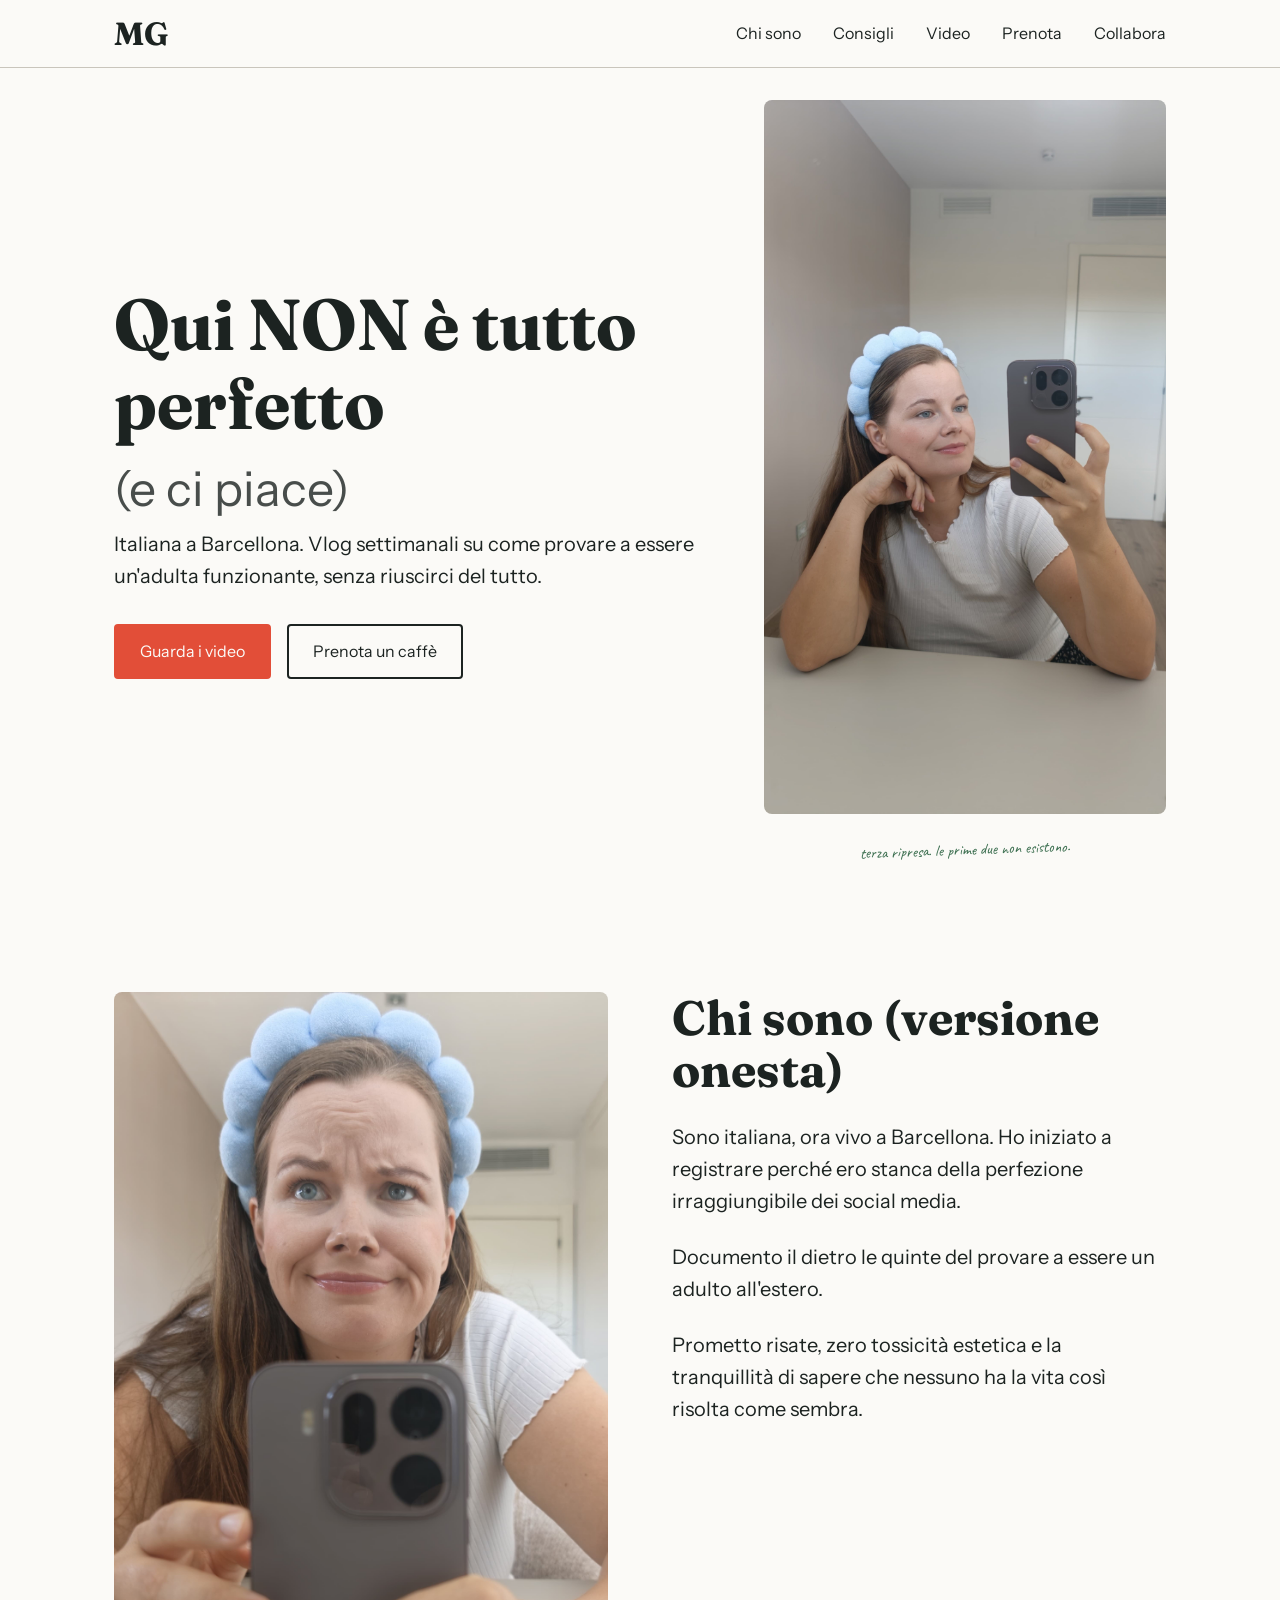
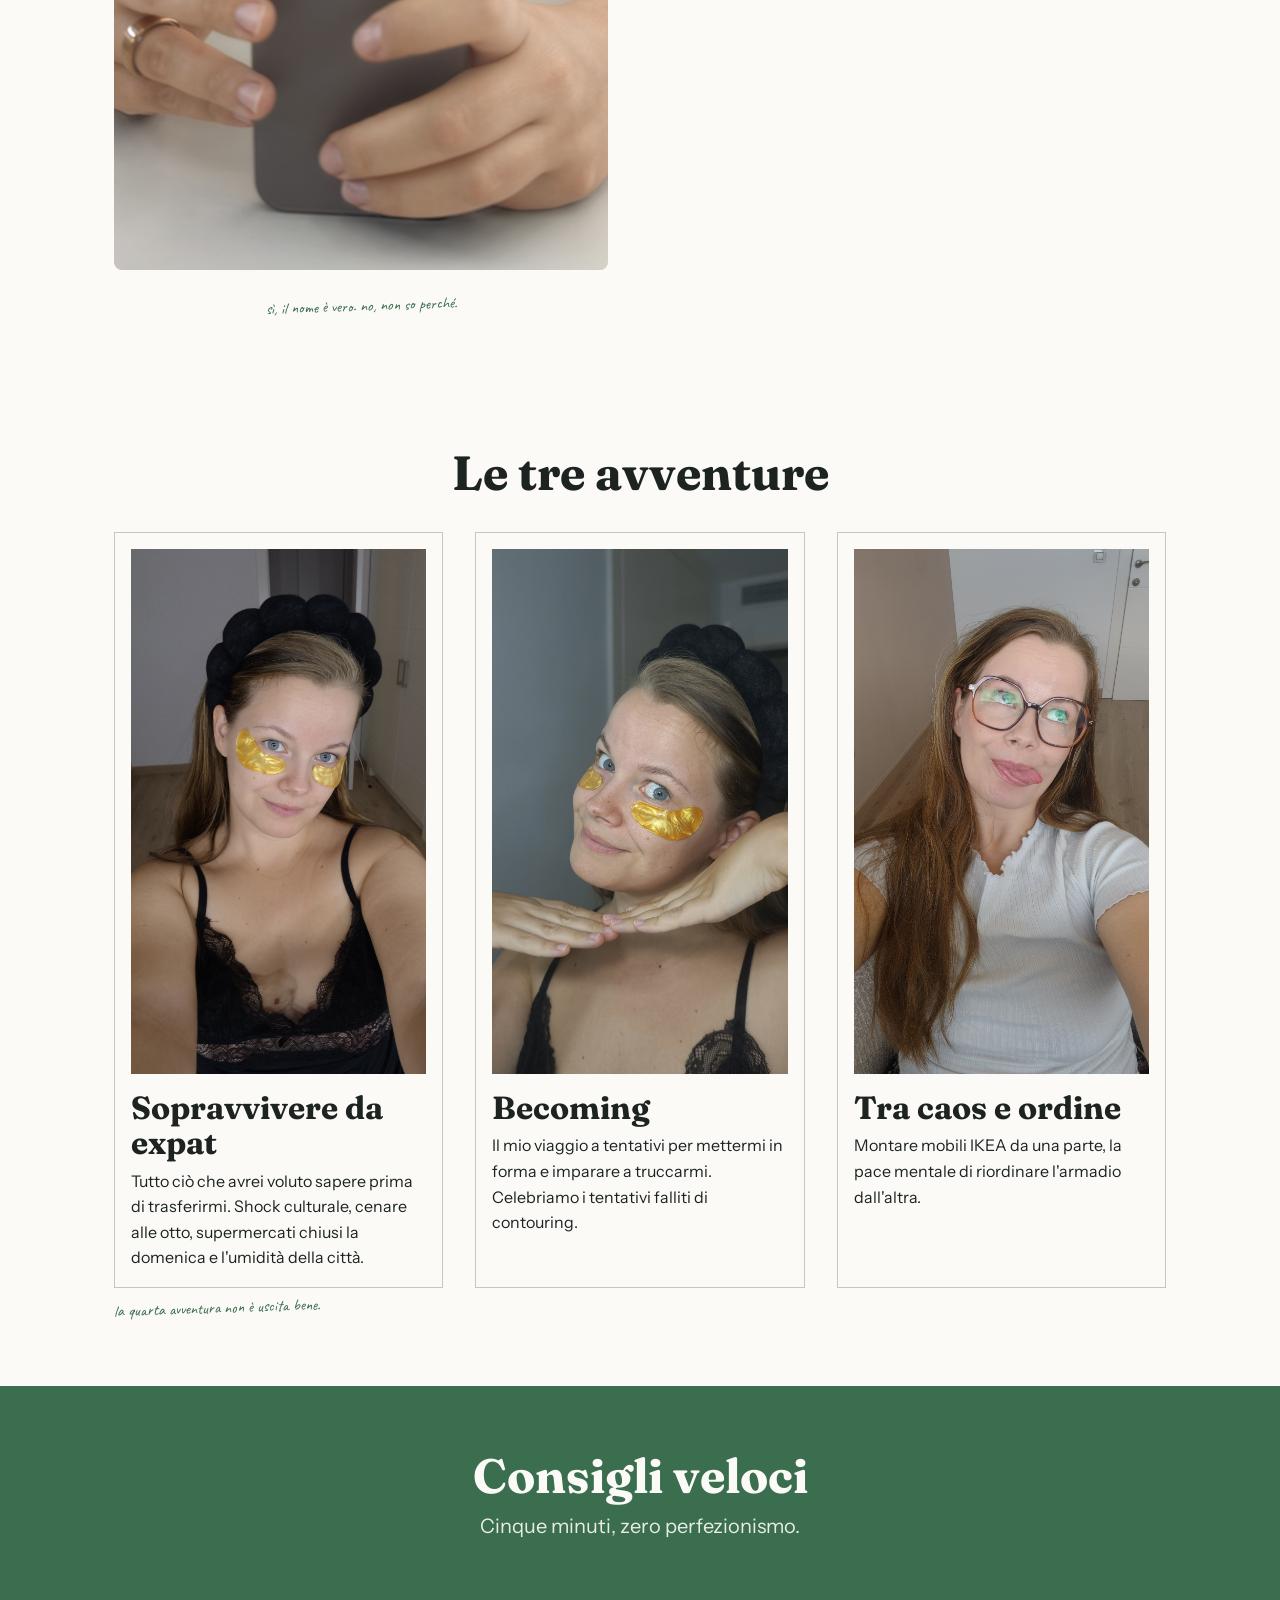
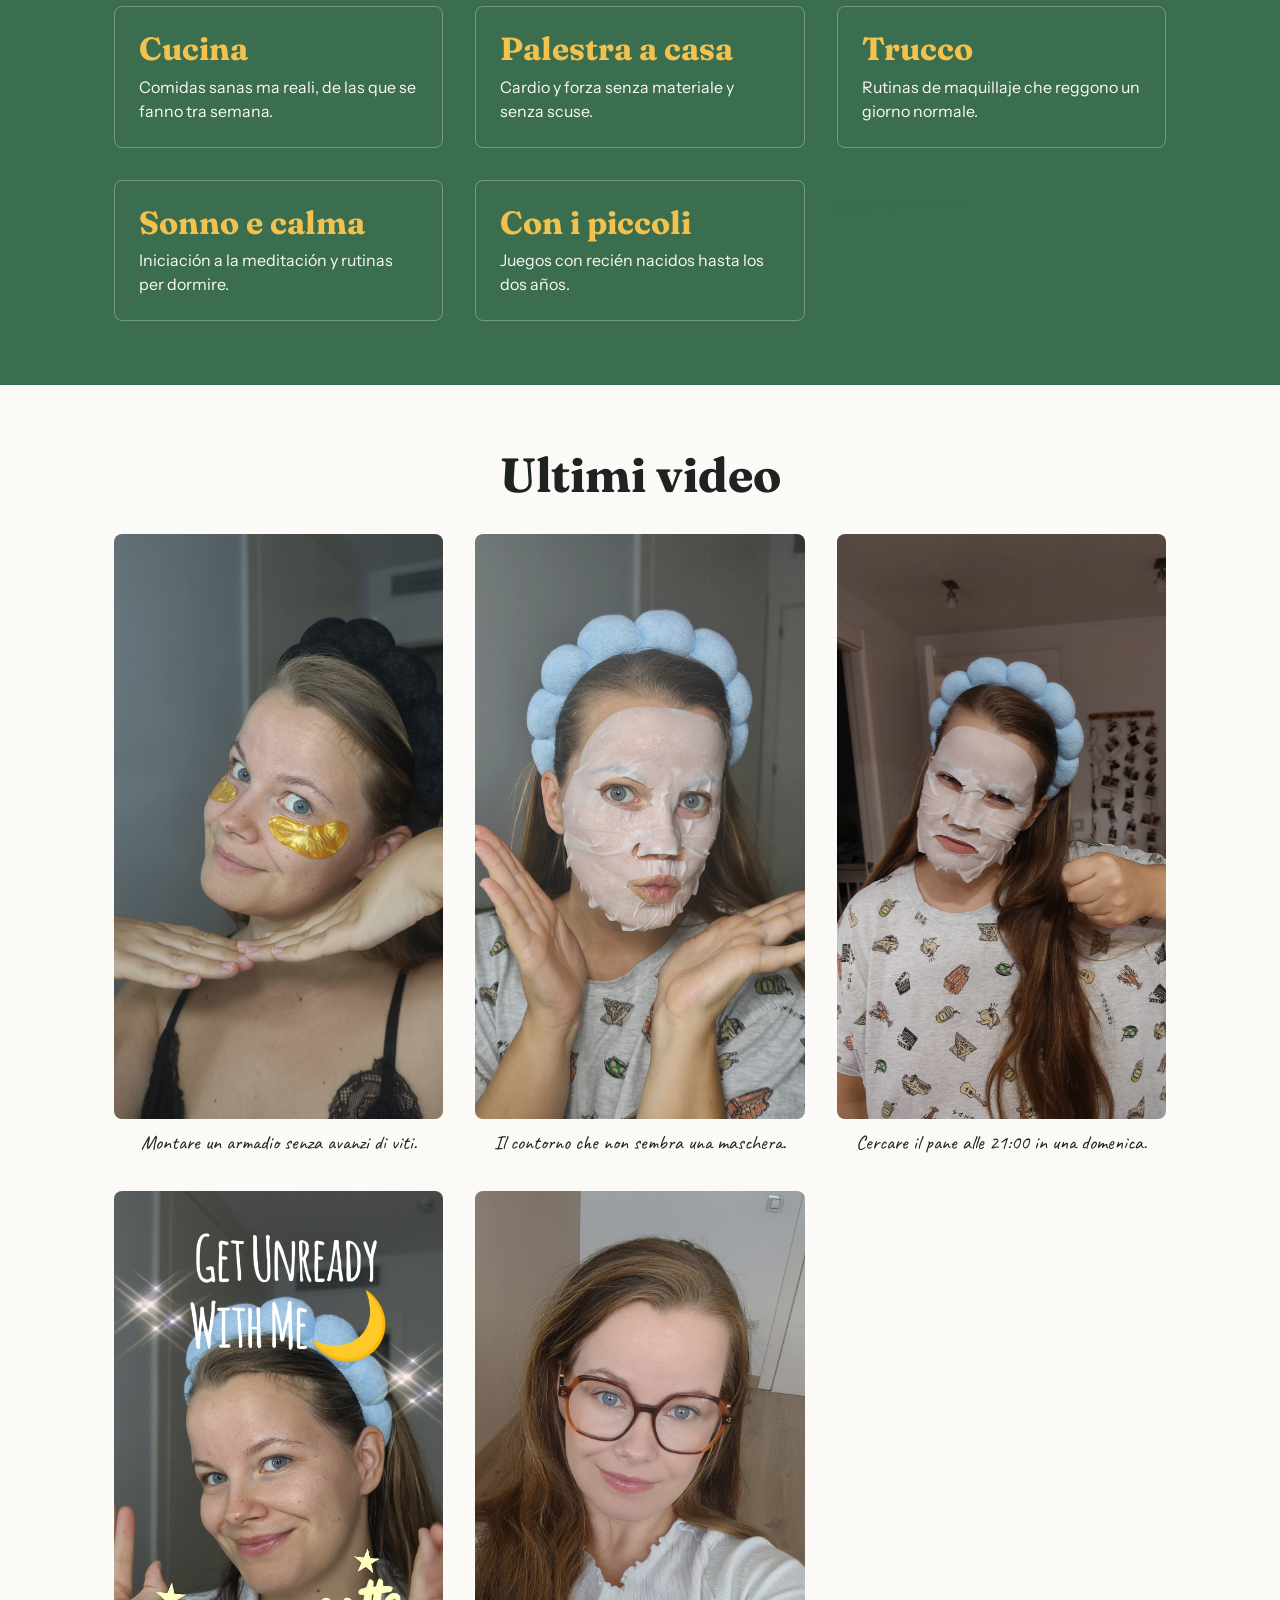
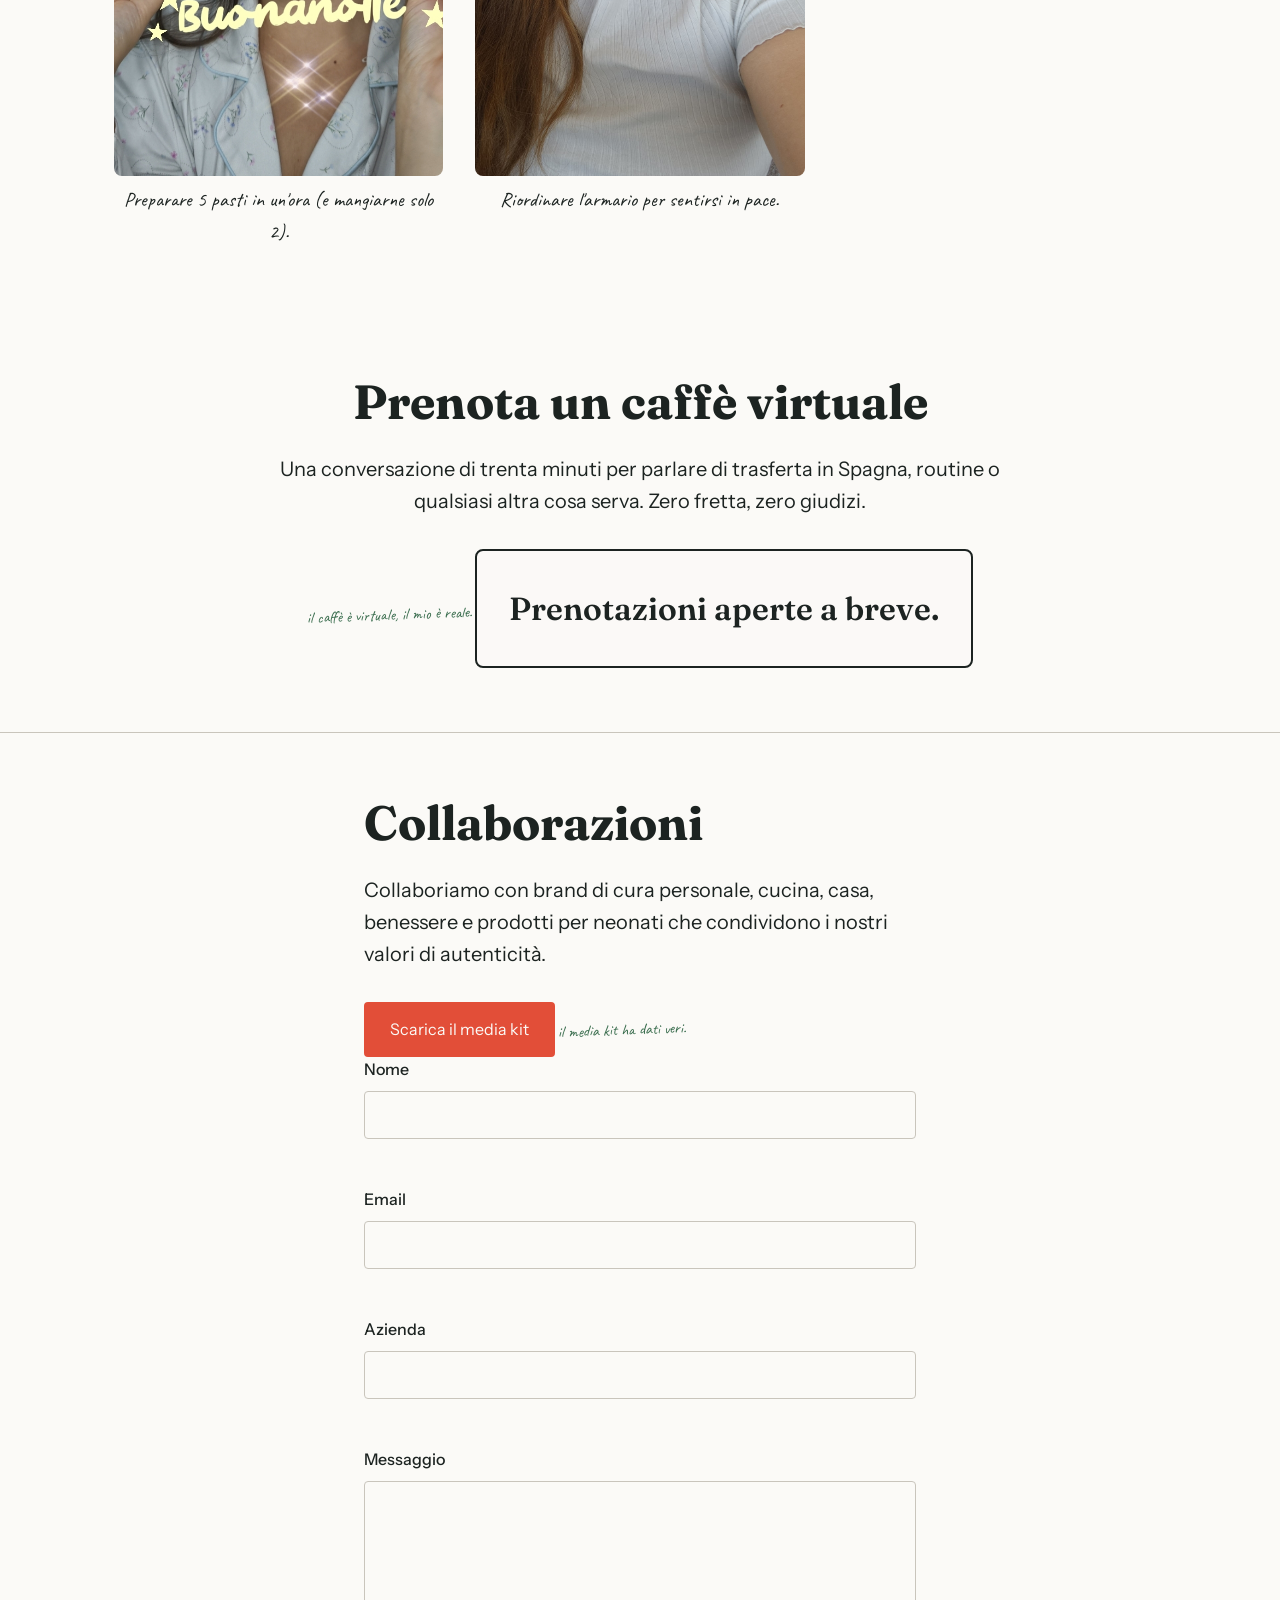
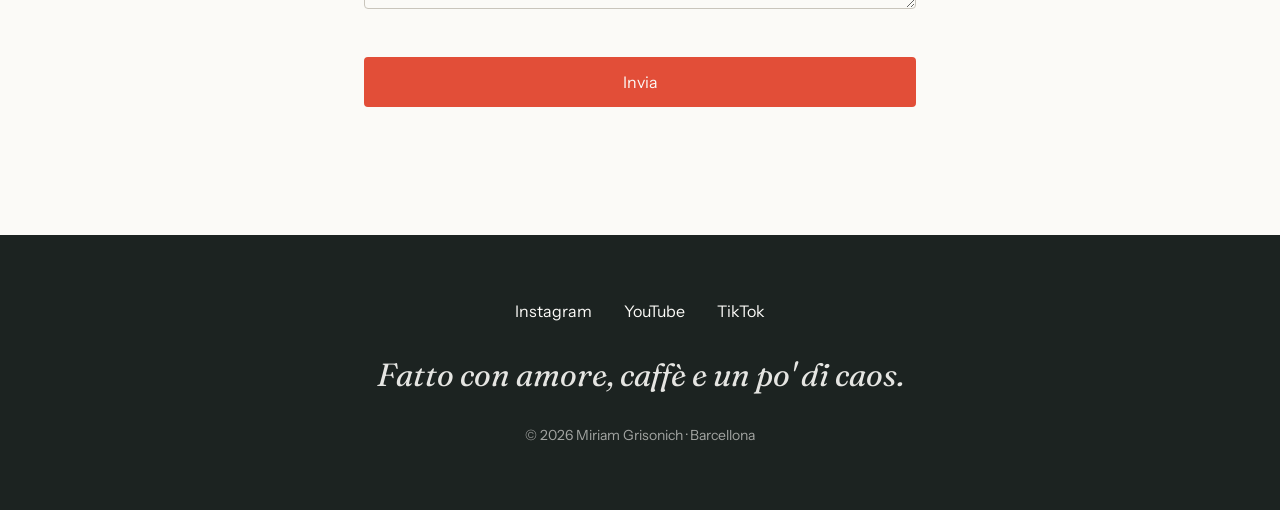
==== index.html @ e6f788a4 "feat: añade notas manuscritas con humor autoirónico Co-authored-by: aider (lm_studio/qwen/qwen3.6-35" ====
<!DOCTYPE html>
<html lang="it">
<head>
    <meta charset="UTF-8">
    <meta name="viewport" content="width=device-width, initial-scale=1.0">
    <meta name="description" content="Vlog settimanali su come provare a essere un'adulta funzionante, senza riuscirci del tutto. Consigli su cucina, palestra, trucco e vita da expat a Barcellona.">
    <title>Miriam Grisonich — Italiana a Barcellona</title>
    <link rel="stylesheet" href="css/styles.css">
</head>
<body>
    <a href="#main-content" class="skip-link">Salta al contenuto</a>
    <header class="header">
        <div class="wrap header__content">
            <a href="#home" class="header__logo">MG</a>
            <button class="header__menu-toggle" aria-expanded="false" aria-label="Menú de navegación">
                <span></span>
                <span></span>
                <span></span>
            </button>
            <nav class="header__nav">
                <a href="#chi-sono">Chi sono</a>
                <a href="#consigli">Consigli</a>
                <a href="#video">Video</a>
                <a href="#prenota">Prenota</a>
                <a href="#collaborazioni">Collabora</a>
            </nav>
        </div>
    </header>

    <main id="main-content">
        <section id="home">
            <div class="wrap home__grid">
                <div class="home__content">
                    <h1>Qui NON è tutto perfetto</h1>
                    <span class="home__subtitle">(e ci piace)</span>
                    <p>Italiana a Barcellona. Vlog settimanali su come provare a essere un'adulta funzionante, senza riuscirci del tutto.</p>
                    <div class="home__buttons">
                        <a href="#video" class="btn btn--primary">Guarda i video</a>
                        <a href="#prenota" class="btn btn--secondary">Prenota un caffè</a>
                    </div>
                </div>
                <div class="home__image">
                    <div class="home__image-container">
                        <img src="img/Miriam_Mirror_Cute.jpg" alt="Miriam si fa un selfie allo specchio">
                    </div>
                    <span class="nota">terza ripresa. le prime due non esistono.</span>
                </div>
            </div>
        </section>

        <section id="chi-sono">
            <div class="wrap chi-sono__grid">
                <div class="chi-sono__image">
                    <div class="chi-sono__image-container">
                        <img src="img/Miriam_Mirror_Sarcastic.jpg" alt="Miriam guarda in camera con espressione ironica">
                    </div>
                    <span class="nota">sì, il nome è vero. no, non so perché.</span>
                </div>
                <div class="chi-sono__content">
                    <h2>Chi sono (versione onesta)</h2>
                    <p>Sono italiana, ora vivo a Barcellona. Ho iniziato a registrare perché ero stanca della perfezione irraggiungibile dei social media.</p>
                    <p>Documento il dietro le quinte del provare a essere un adulto all'estero.</p>
                    <p>Prometto risate, zero tossicità estetica e la tranquillità di sapere che nessuno ha la vita così risolta come sembra.</p>
                </div>
            </div>
        </section>

        <section id="avventure">
            <div class="wrap">
                <h2>Le tre avventure</h2>
                <div class="avventure__grid">
                    <article class="avventura-card">
                        <div class="avventura-card__image">
                            <img src="img/Miriam_Selfie_BeautyRoutine1.jpg" alt="Miriam seduta a un tavolo di un ristorante">
                        </div>
                        <h3>Sopravvivere da expat</h3>
                        <p>Tutto ciò che avrei voluto sapere prima di trasferirmi. Shock culturale, cenare alle otto, supermercati chiusi la domenica e l'umidità della città.</p>
                    </article>
                    <article class="avventura-card">
                        <div class="avventura-card__image">
                            <img src="img/Miriam_Selfie_BeautyRoutine2.jpg" alt="Miriam si trucca davanti allo specchio">
                        </div>
                        <h3>Becoming</h3>
                        <p>Il mio viaggio a tentativi per mettermi in forma e imparare a truccarmi. Celebriamo i tentativi falliti di contouring.</p>
                    </article>
                    <article class="avventura-card">
                        <div class="avventura-card__image">
                            <img src="img/Miriam_Selfie_Cute_Funny.jpg" alt="Miriam sorride facendo una smorfia">
                        </div>
                        <h3>Tra caos e ordine</h3>
                        <p>Montare mobili IKEA da una parte, la pace mentale di riordinare l'armadio dall'altra.</p>
                    </article>
                </div>
                <span class="nota">la quarta avventura non è uscita bene.</span>
            </div>
        </section>

        <section id="consigli">
            <div class="wrap consigli__grid">
                <div class="consigli__header">
                    <h2>Consigli veloci</h2>
                    <p class="consigli__subtitle">Cinque minuti, zero perfezionismo.</p>
                </div>

                <div class="consiglio-card">
                    <h3>Cucina</h3>
                    <p>Comidas sanas ma reali, de las que se fanno tra semana.</p>
                </div>

                <div class="consiglio-card">
                    <h3>Palestra a casa</h3>
                    <p>Cardio y forza senza materiale y senza scuse.</p>
                </div>

                <div class="consiglio-card">
                    <h3>Trucco</h3>
                    <p>Rutinas de maquillaje che reggono un giorno normale.</p>
                </div>

                <div class="consiglio-card">
                    <h3>Sonno e calma</h3>
                    <p>Iniciación a la meditación y rutinas per dormire.</p>
                </div>

                <div class="consiglio-card">
                    <h3>Con i piccoli</h3>
                    <p>Juegos con recién nacidos hasta los dos años.</p>
                </div>
                <span class="nota">cinque minuti è ottimista.</span>
            </div>
        </section>

        <section id="video">
            <div class="wrap">
                <h2>Ultimi video</h2>
                <div class="video-grid">
                    <a href="#" class="video-item">
                        <!-- TODO: sustituir por el enlace real al Reel o vídeo -->
                        <div class="video-item__image">
                            <img src="img/Miriam_Selfie_BeautyRoutine2.jpg" alt="Miriam si trucca in primo piano">
                        </div>
                        <p class="video-item__caption">Montare un armadio senza avanzi di viti.</p>
                    </a>
                    <a href="#" class="video-item">
                        <!-- TODO: sustituir por el enlace real al Reel o vídeo -->
                        <div class="video-item__image">
                            <img src="img/Miriam_Selfie_Facemask.jpg" alt="Miriam con una maschera viso">
                        </div>
                        <p class="video-item__caption">Il contorno che non sembra una maschera.</p>
                    </a>
                    <a href="#" class="video-item">
                        <!-- TODO: sustituir por el enlace real al Reel o vídeo -->
                        <div class="video-item__image">
                            <img src="img/Miriam_Facemask_funny.jpg" alt="Miriam ride con la maschera viso addosso">
                        </div>
                        <p class="video-item__caption">Cercare il pane alle 21:00 in una domenica.</p>
                    </a>
                    <a href="#" class="video-item">
                        <!-- TODO: sustituir por el enlace real al Reel o vídeo -->
                        <div class="video-item__image">
                            <img src="img/Miriam_Buenanotte.jpg" alt="Miriam saluta prima di andare a dormire">
                        </div>
                        <p class="video-item__caption">Preparare 5 pasti in un'ora (e mangiarne solo 2).</p>
                    </a>
                    <a href="#" class="video-item">
                        <!-- TODO: sustituir por el enlace real al Reel o vídeo -->
                        <div class="video-item__image">
                            <img src="img/Miriam_Selfie_Cute_Serious.jpg" alt="Miriam guarda in camera con espressione seria">
                        </div>
                        <p class="video-item__caption">Riordinare l'armario per sentirsi in pace.</p>
                    </a>
                </div>
            </div>
        </section>

        <section id="prenota">
            <div class="wrap prenota__container">
                <h2>Prenota un caffè virtuale</h2>
                <p>Una conversazione di trenta minuti per parlare di trasferta in Spagna, routine o qualsiasi altra cosa serva. Zero fretta, zero giudizi.</p>
                <span class="nota">il caffè è virtuale, il mio è reale.</span>
                
                <div class="prenota-block">
                    <p>Prenotazioni aperte a breve.</p>
                    <!-- TODO: sustituir por el embed real de Cal.com -->
                </div>
            </div>
        </section>

        <section id="collaborazioni">
            <div class="wrap collaborazioni__content">
                <h2>Collaborazioni</h2>
                <p>Collaboriamo con brand di cura personale, cucina, casa, benessere e prodotti per neonati che condividono i nostri valori di autenticità.</p>
                
                <a href="media-kit.html" class="btn btn--primary">Scarica il media kit</a>
                <span class="nota">il media kit ha dati veri.</span>

                <form class="collaborazioni__form" id="collaborazioniForm" novalidate>
                    <div class="collaborazioni__form-group">
                        <label for="nome">Nome</label>
                        <input type="text" id="nome" name="nome" required>
                        <span class="form-error" id="error-nome"></span>
                    </div>
                    <div class="collaborazioni__form-group">
                        <label for="email">Email</label>
                        <input type="email" id="email" name="email" required>
                        <span class="form-error" id="error-email"></span>
                    </div>
                    <div class="collaborazioni__form-group">
                        <label for="azienda">Azienda</label>
                        <input type="text" id="azienda" name="azienda">
                        <span class="form-error" id="error-azienda"></span>
                    </div>
                    <div class="collaborazioni__form-group">
                        <label for="messaggio">Messaggio</label>
                        <textarea id="messaggio" name="messaggio" rows="5" required></textarea>
                        <span class="form-error" id="error-messaggio"></span>
                    </div>
                    <button type="submit" class="btn btn--primary">Invia</button>
                    <div id="form-feedback" class="form-feedback" hidden></div>
                </form>
            </div>
        </section>
    </main>

    <footer class="footer">
        <div class="wrap footer__content">
            <div class="footer__links">
                <a href="https://instagram.com" target="_blank" rel="noopener noreferrer">Instagram</a>
                <a href="https://youtube.com" target="_blank" rel="noopener noreferrer">YouTube</a>
                <a href="https://tiktok.com" target="_blank" rel="noopener noreferrer">TikTok</a>
            </div>
            <p class="footer__phrase">Fatto con amore, caffè e un po' di caos.</p>
            <p class="footer__legal">© 2026 Miriam Grisonich · Barcellona</p>
        </div>
    </footer>

    <script src="js/main.js"></script>
</body>
</html>
---- css/styles.css ----
@import url('https://fonts.googleapis.com/css2?family=Fraunces:opsz,wght,SOFT,WONK@9..144,100..900,0..100,0..100&display=swap');
@import url('https://fonts.googleapis.com/css2?family=Instrument+Sans:wght@400;500;600&display=swap');
@import url('https://fonts.googleapis.com/css2?family=Caveat:wght@400&display=swap');

/* Reset básico */
* {
  margin: 0;
  padding: 0;
  box-sizing: border-box;
}

/* Variables */
:root {
  /* Colores */
  --gesso: #FBFAF7;
  --inchiostro: #1C2321;
  --pomodoro: #E24E38;
  --basilico: #3B6E4F;
  --limone: #F2C14E;
  --cemento: #C9C5BC;

  /* Escala tipográfica */
  --t-xs: 0.875rem;
  --t-s: 1rem;
  --t-m: 1.25rem;
  --t-l: 2rem;
  --t-xl: 3rem;
  --t-xxl: 4.5rem;
}

/* Body */
html {
  scroll-behavior: smooth;
}

body {
  background-color: var(--gesso);
  color: var(--inchiostro);
  font-family: 'Instrument Sans', sans-serif;
  line-height: 1.6;
}

/* Títulos */
h1, h2, h3 {
  font-family: 'Fraunces', serif;
  font-variation-settings: 'WONK' 1, 'SOFT' 20;
  line-height: 1.1;
}

/* Clases utilitarias */
.nota {
  font-family: 'Caveat', cursive;
  color: var(--basilico);
  transform: rotate(-2deg);
  display: inline-block;
  margin-top: 0.5rem;
}

.wrap {
  max-width: 1100px;
  margin: 0 auto;
  padding-left: 1.5rem;
  padding-right: 1.5rem;
}

/* Skip link */
.skip-link {
  position: absolute;
  top: -100%;
  left: 0;
  background-color: var(--pomodoro);
  color: var(--gesso);
  padding: 0.5rem 1rem;
  z-index: 2000;
  text-decoration: none;
  font-weight: 600;
}

.skip-link:focus {
  top: 0;
}

/* Header */
.header {
  position: fixed;
  top: 0;
  left: 0;
  width: 100%;
  height: 68px;
  background-color: var(--gesso);
  border-bottom: 1px solid var(--cemento);
  z-index: 1000;
  display: flex;
  align-items: center;
}

.header__content {
  display: flex;
  justify-content: space-between;
  align-items: center;
  width: 100%;
}

.header__logo {
  font-family: 'Fraunces', serif;
  font-size: var(--t-l);
  font-weight: 700;
  color: var(--inchiostro);
  text-decoration: none;
}

.header__nav {
  display: flex;
  gap: 2rem;
}

.header__nav a {
  font-family: 'Instrument Sans', sans-serif;
  font-size: var(--t-s);
  color: var(--inchiostro);
  text-decoration: none;
  transition: color 0.2s ease;
  position: relative;
}

.header__nav a:hover {
  color: var(--pomodoro);
}

/* Active link style */
.header__nav a.attivo {
  color: var(--inchiostro);
  text-decoration: underline;
  text-decoration-color: var(--limone);
  text-decoration-thickness: 3px;
  text-underline-offset: 4px;
}

/* Mobile menu toggle */
.header__menu-toggle {
  display: none;
  background: none;
  border: none;
  cursor: pointer;
  flex-direction: column;
  gap: 5px;
  padding: 0.5rem;
  z-index: 1001;
}

.header__menu-toggle span {
  display: block;
  width: 24px;
  height: 2px;
  background-color: var(--inchiostro);
  transition: transform 0.3s ease, opacity 0.3s ease;
}

/* Scroll margin for sections */
section {
  scroll-margin-top: 80px;
}

/* Home Section */
#home {
  padding-top: 100px; /* Espacio para el header fijo */
  padding-bottom: 4rem;
}

.home__grid {
  display: grid;
  grid-template-columns: 1.2fr 0.8fr;
  gap: 3rem;
  align-items: center;
}

.home__content h1 {
  font-size: var(--t-xxl);
  margin-bottom: 0.5rem;
}

.home__subtitle {
  font-size: var(--t-xl);
  margin-bottom: 1.5rem;
  color: var(--inchiostro);
  opacity: 0.8;
}

.home__content p {
  font-size: var(--t-m);
  margin-bottom: 2rem;
  max-width: 50ch;
}

.home__buttons {
  display: flex;
  gap: 1rem;
}

.btn {
  display: inline-block;
  padding: 0.8rem 1.5rem;
  font-family: 'Instrument Sans', sans-serif;
  font-size: var(--t-s);
  text-decoration: none;
  border-radius: 4px;
  transition: all 0.2s ease;
  cursor: pointer;
}

.btn--primary {
  background-color: var(--pomodoro);
  color: var(--gesso);
  border: 2px solid var(--pomodoro);
}

.btn--primary:hover {
  background-color: #c93e2a;
  border-color: #c93e2a;
}

.btn--secondary {
  background-color: transparent;
  color: var(--inchiostro);
  border: 2px solid var(--inchiostro);
}

.btn--secondary:hover {
  background-color: var(--inchiostro);
  color: var(--gesso);
}

.home__image {
  display: flex;
  flex-direction: column;
  align-items: center;
}

.home__image-container {
  width: 100%;
  aspect-ratio: 9 / 16;
  overflow: hidden;
  border-radius: 8px;
  margin-bottom: 1rem;
}

.home__image-container img {
  width: 100%;
  height: 100%;
  object-fit: cover;
  display: block;
}

/* Chi Sono Section */
#chi-sono {
  padding: 4rem 0;
}

.chi-sono__grid {
  display: grid;
  grid-template-columns: 1fr 1fr;
  gap: 4rem;
  align-items: start;
}

.chi-sono__image {
  display: flex;
  flex-direction: column;
  align-items: center;
}

.chi-sono__image-container {
  width: 100%;
  aspect-ratio: 9 / 16;
  overflow: hidden;
  border-radius: 8px;
  margin-bottom: 1rem;
}

.chi-sono__image-container img {
  width: 100%;
  height: 100%;
  object-fit: cover;
  display: block;
}

.chi-sono__content h2 {
  font-size: var(--t-xl);
  margin-bottom: 1.5rem;
}

.chi-sono__content p {
  font-size: var(--t-m);
  margin-bottom: 1.5rem;
  max-width: 70ch;
}

/* Avventure Section */
#avventure {
  padding: 4rem 0;
}

#avventure h2 {
  font-size: var(--t-xl);
  margin-bottom: 2rem;
  text-align: center;
}

.avventure__grid {
  display: grid;
  grid-template-columns: repeat(3, 1fr);
  gap: 2rem;
}

.avventura-card {
  border: 1px solid var(--cemento);
  padding: 1rem;
  transition: border-color 0.2s ease;
}

.avventura-card:hover {
  border-color: var(--pomodoro);
}

.avventura-card__image {
  width: 100%;
  aspect-ratio: 9 / 16;
  overflow: hidden;
  margin-bottom: 1rem;
}

.avventura-card__image img {
  width: 100%;
  height: 100%;
  object-fit: cover;
  display: block;
}

.avventura-card h3 {
  font-size: var(--t-l);
  margin-bottom: 0.5rem;
}

.avventura-card p {
  font-size: var(--t-s);
}

/* Consigli Section */
#consigli {
  background-color: var(--basilico);
  color: var(--gesso);
  padding: 4rem 0;
}

.consigli__grid {
  display: grid;
  grid-template-columns: repeat(auto-fit, minmax(240px, 1fr));
  gap: 2rem;
}

.consigli__header {
  grid-column: 1 / -1;
  text-align: center;
  margin-bottom: 2rem;
}

.consigli__header h2 {
  font-size: var(--t-xl);
  margin-bottom: 0.5rem;
}

.consigli__subtitle {
  font-size: var(--t-m);
  opacity: 0.9;
}

.consiglio-card {
  border: 1px solid rgba(251, 250, 247, 0.3);
  padding: 1.5rem;
  border-radius: 8px;
  transition: transform 0.2s ease;
}

.consiglio-card:hover {
  transform: translateY(-5px);
  background-color: rgba(251, 250, 247, 0.05);
}

.consiglio-card h3 {
  font-size: var(--t-l);
  margin-bottom: 0.5rem;
  color: var(--limone);
}

.consiglio-card p {
  font-size: var(--t-s);
  line-height: 1.5;
}

/* Video Section */
#video {
  padding: 4rem 0;
}

#video h2 {
  font-size: var(--t-xl);
  margin-bottom: 2rem;
  text-align: center;
}

.video-grid {
  display: grid;
  grid-template-columns: repeat(3, 1fr);
  gap: 2rem;
}

.video-item {
  text-decoration: none;
  color: var(--inchiostro);
  display: flex;
  flex-direction: column;
}

.video-item__image {
  width: 100%;
  aspect-ratio: 9 / 16;
  overflow: hidden;
  border-radius: 8px;
  margin-bottom: 0.5rem;
}

.video-item__image img {
  width: 100%;
  height: 100%;
  object-fit: cover;
  display: block;
  transition: transform 0.3s ease;
}

.video-item:hover .video-item__image img {
  transform: scale(1.05);
}

.video-item__caption {
  font-family: 'Caveat', cursive;
  font-size: var(--t-m);
  text-align: center;
  color: var(--inchiostro);
}

/* Prenota Section */
#prenota {
  padding: 4rem 0;
  text-align: center;
}

#prenota h2 {
  font-size: var(--t-xl);
  margin-bottom: 1.5rem;
}

#prenota > .wrap > p {
  font-size: var(--t-m);
  margin-bottom: 2rem;
  max-width: 60ch;
  margin-left: auto;
  margin-right: auto;
}

.prenota-block {
  border: 2px solid var(--inchiostro);
  padding: 2rem;
  display: inline-block;
  border-radius: 8px;
  background-color: rgba(251, 250, 247, 0.5);
}

.prenota-block p {
  font-family: 'Fraunces', serif;
  font-size: var(--t-l);
  font-weight: 600;
}

/* Collaborazioni Section */
#collaborazioni {
  background-color: var(--gesso);
  border-top: 1px solid var(--cemento);
  padding: 4rem 0;
}

.collaborazioni__content {
  max-width: 600px;
  margin: 0 auto;
}

.collaborazioni__content h2 {
  font-size: var(--t-xl);
  margin-bottom: 1.5rem;
}

.collaborazioni__content p {
  font-size: var(--t-m);
  margin-bottom: 2rem;
  max-width: 50ch;
}

.collaborazioni__form {
  display: flex;
  flex-direction: column;
  gap: 1.5rem;
}

.collaborazioni__form-group {
  display: flex;
  flex-direction: column;
  gap: 0.5rem;
}

.collaborazioni__form-group label {
  font-family: 'Instrument Sans', sans-serif;
  font-size: var(--t-s);
  font-weight: 500;
}

.collaborazioni__form-group input,
.collaborazioni__form-group textarea {
  padding: 0.8rem 1rem;
  font-family: 'Instrument Sans', sans-serif;
  font-size: var(--t-s);
  border: 1px solid var(--cemento);
  border-radius: 4px;
  background-color: var(--gesso);
  color: var(--inchiostro);
}

.collaborazioni__form-group input:focus,
.collaborazioni__form-group textarea:focus {
  outline: none;
  border-color: var(--pomodoro);
}

.collaborazioni__form-group textarea {
  resize: vertical;
}

.form-error {
  color: var(--pomodoro);
  font-size: var(--t-xs);
  min-height: 1.2em;
}

/* Footer */
.footer {
  background-color: var(--inchiostro);
  color: var(--gesso);
  padding: 4rem 0;
  text-align: center;
  margin-top: 4rem;
}

.footer__content {
  display: flex;
  flex-direction: column;
  align-items: center;
  gap: 1.5rem;
}

.footer__links {
  display: flex;
  gap: 2rem;
}

.footer__links a {
  color: var(--gesso);
  text-decoration: none;
  font-family: 'Instrument Sans', sans-serif;
  font-size: var(--t-s);
  transition: color 0.2s ease;
}

.footer__links a:hover {
  color: var(--limone);
}

.footer__phrase {
  font-family: 'Fraunces', serif;
  font-size: var(--t-l);
  font-style: italic;
  opacity: 0.9;
}

.footer__legal {
  font-size: var(--t-xs);
  opacity: 0.6;
}

/* Text selection */
::selection {
  background-color: var(--limone);
  color: var(--inchiostro);
}

/* Focus styles for interactive elements */
a:focus-visible,
button:focus-visible,
input:focus-visible,
textarea:focus-visible {
  outline: 2px solid var(--pomodoro);
  outline-offset: 2px;
}

/* Reduced motion */
@media (prefers-reduced-motion: reduce) {
  * {
    transition: none !important;
    animation: none !important;
  }
  
  html {
    scroll-behavior: auto;
  }
}

/* Responsive */
@media (max-width: 768px) {
  .header__menu-toggle {
    display: flex;
  }

  .header__nav {
    display: none;
    position: absolute;
    top: 100%;
    left: 0;
    width: 100%;
    background-color: var(--gesso);
    border-bottom: 1px solid var(--cemento);
    flex-direction: column;
    padding: 1.5rem;
    gap: 1.5rem;
    z-index: 999;
  }

  .header__nav.is-open {
    display: flex;
  }
  
  .home__grid {
    grid-template-columns: 1fr;
    gap: 2rem;
  }
  
  .home__content {
    text-align: center;
  }
  
  .home__buttons {
    justify-content: center;
  }
  
  .home__image {
    max-width: 300px;
    margin: 0 auto;
  }

  .chi-sono__grid {
    grid-template-columns: 1fr;
    gap: 2rem;
  }

  .chi-sono__content p {
    max-width: 100%;
  }

  .avventure__grid {
    grid-template-columns: 1fr;
  }

  .video-grid {
    grid-template-columns: repeat(2, 1fr);
  }
}

@media (max-width: 480px) {
  .video-grid {
    grid-template-columns: 1fr;
  }
}
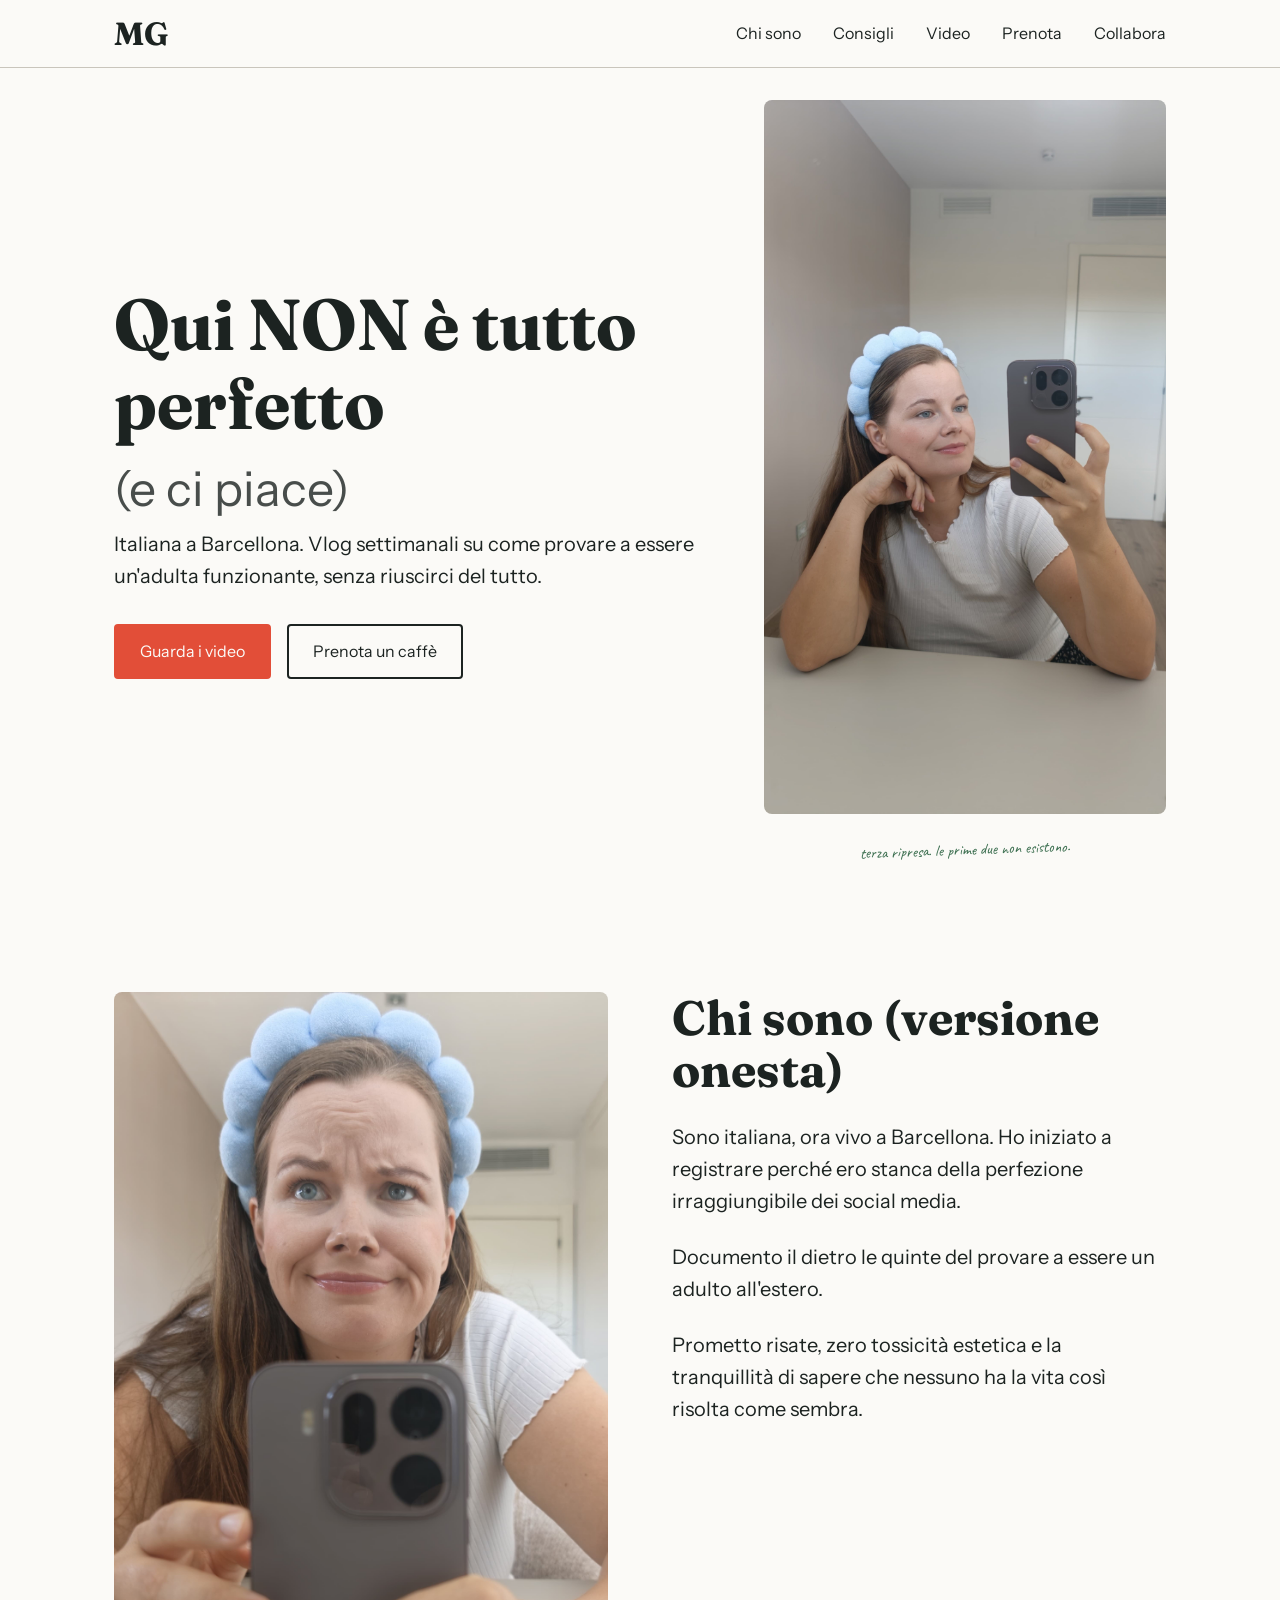
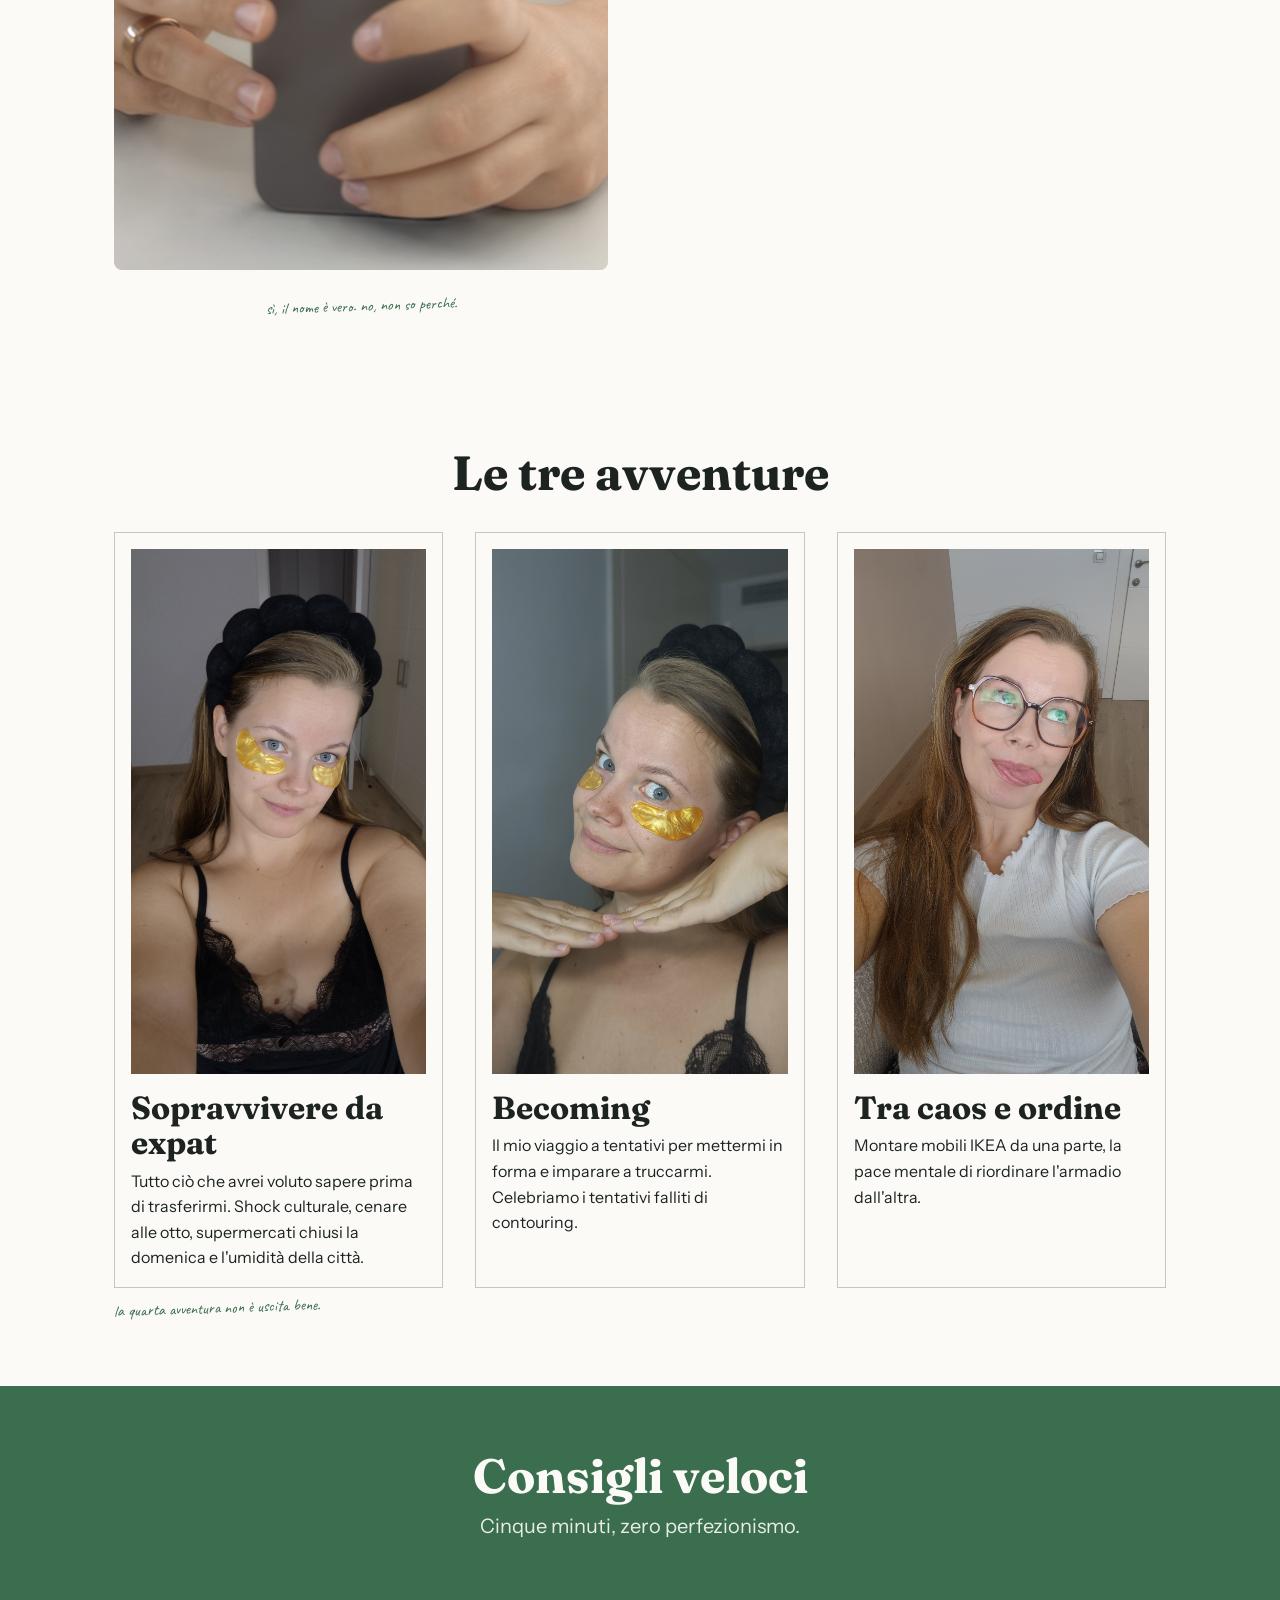
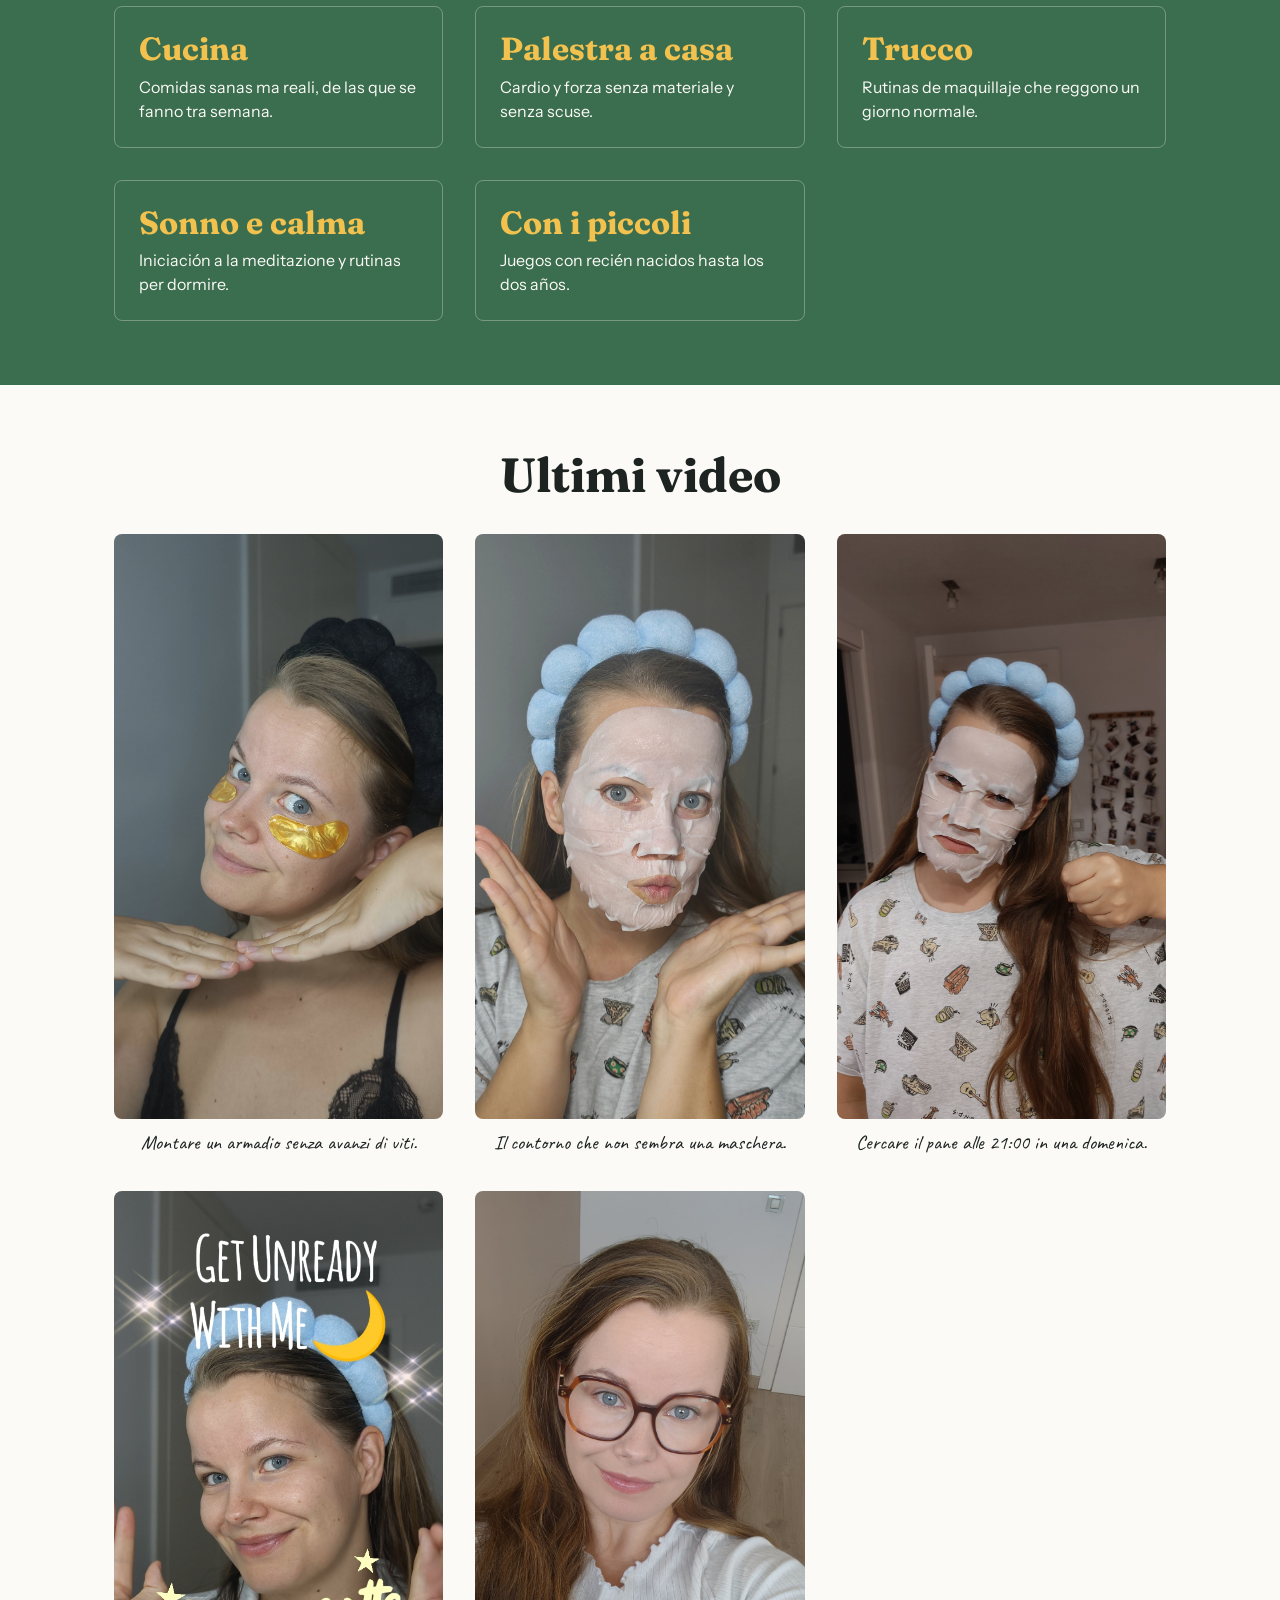
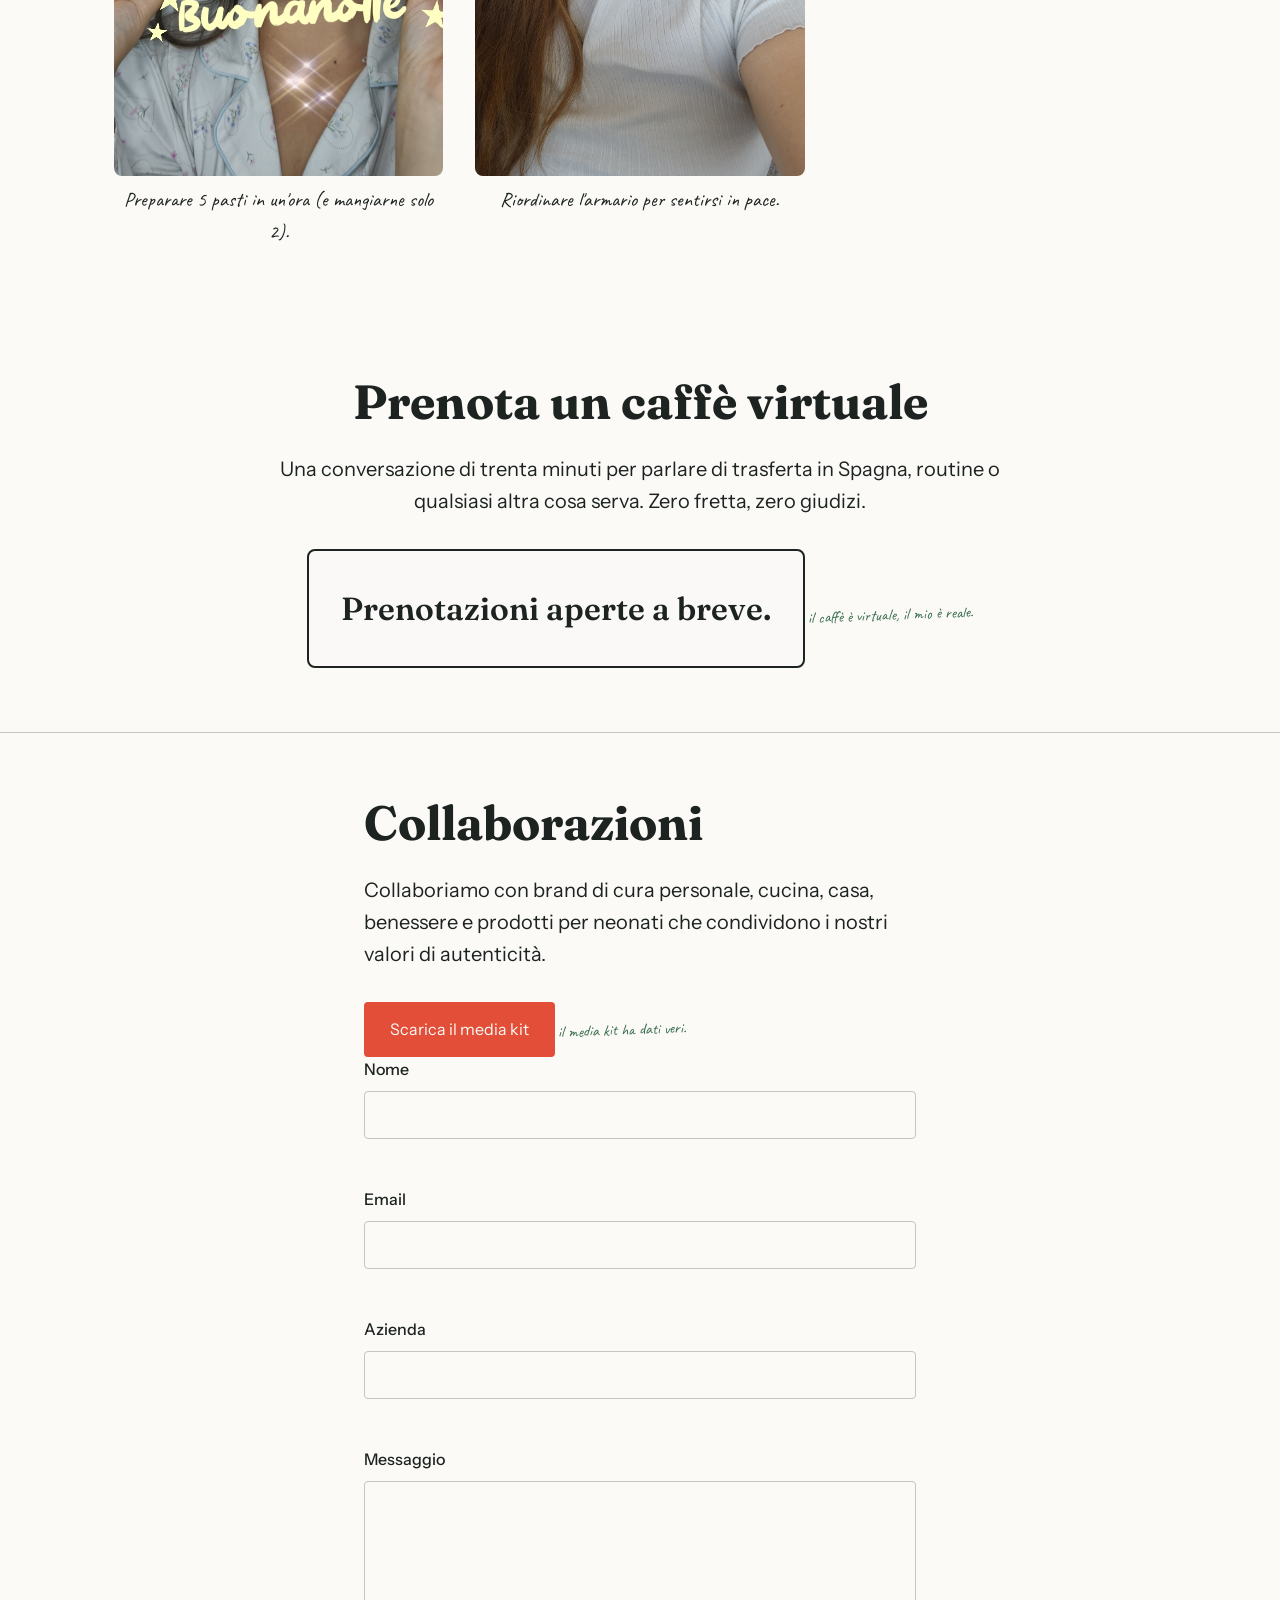
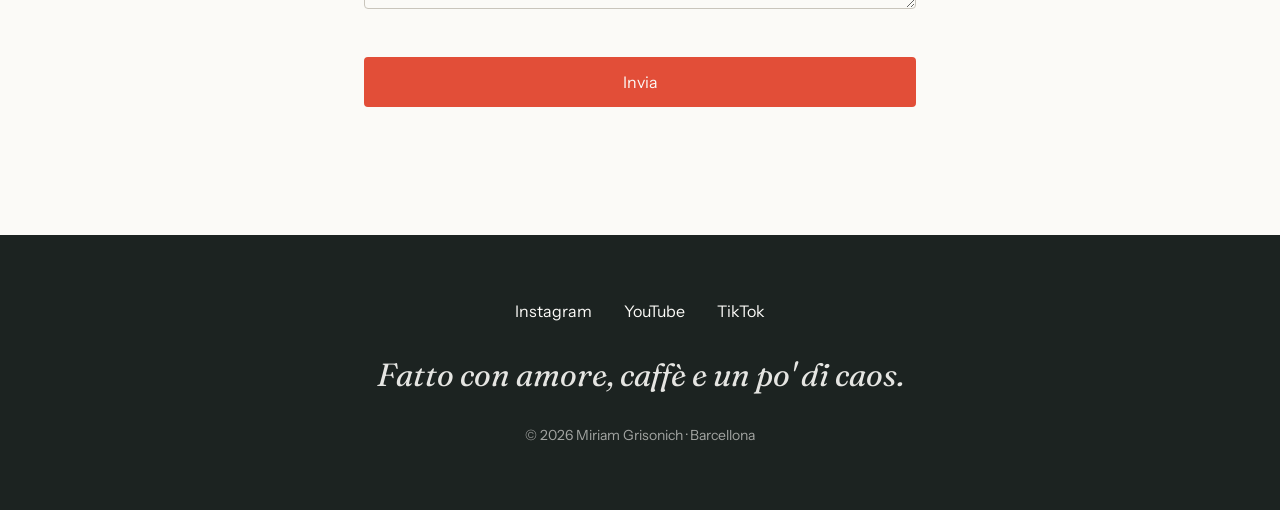
==== commit 3aba2c80: "fix: mover nota debajo del bloque de reservas Co-authored-by: aider (lm_studio/qwen/qwen3.6-35b-a3b)" ====
--- a/index.html
+++ b/index.html
@@ -119,7 +119,7 @@
 
                 <div class="consiglio-card">
                     <h3>Sonno e calma</h3>
-                    <p>Iniciación a la meditación y rutinas per dormire.</p>
+                    <p>Iniciación a la meditazione y rutinas per dormire.</p>
                 </div>
 
                 <div class="consiglio-card">
@@ -177,12 +177,12 @@
             <div class="wrap prenota__container">
                 <h2>Prenota un caffè virtuale</h2>
                 <p>Una conversazione di trenta minuti per parlare di trasferta in Spagna, routine o qualsiasi altra cosa serva. Zero fretta, zero giudizi.</p>
-                <span class="nota">il caffè è virtuale, il mio è reale.</span>
                 
                 <div class="prenota-block">
                     <p>Prenotazioni aperte a breve.</p>
                     <!-- TODO: sustituir por el embed real de Cal.com -->
                 </div>
+                <span class="nota">il caffè è virtuale, il mio è reale.</span>
             </div>
         </section>
 
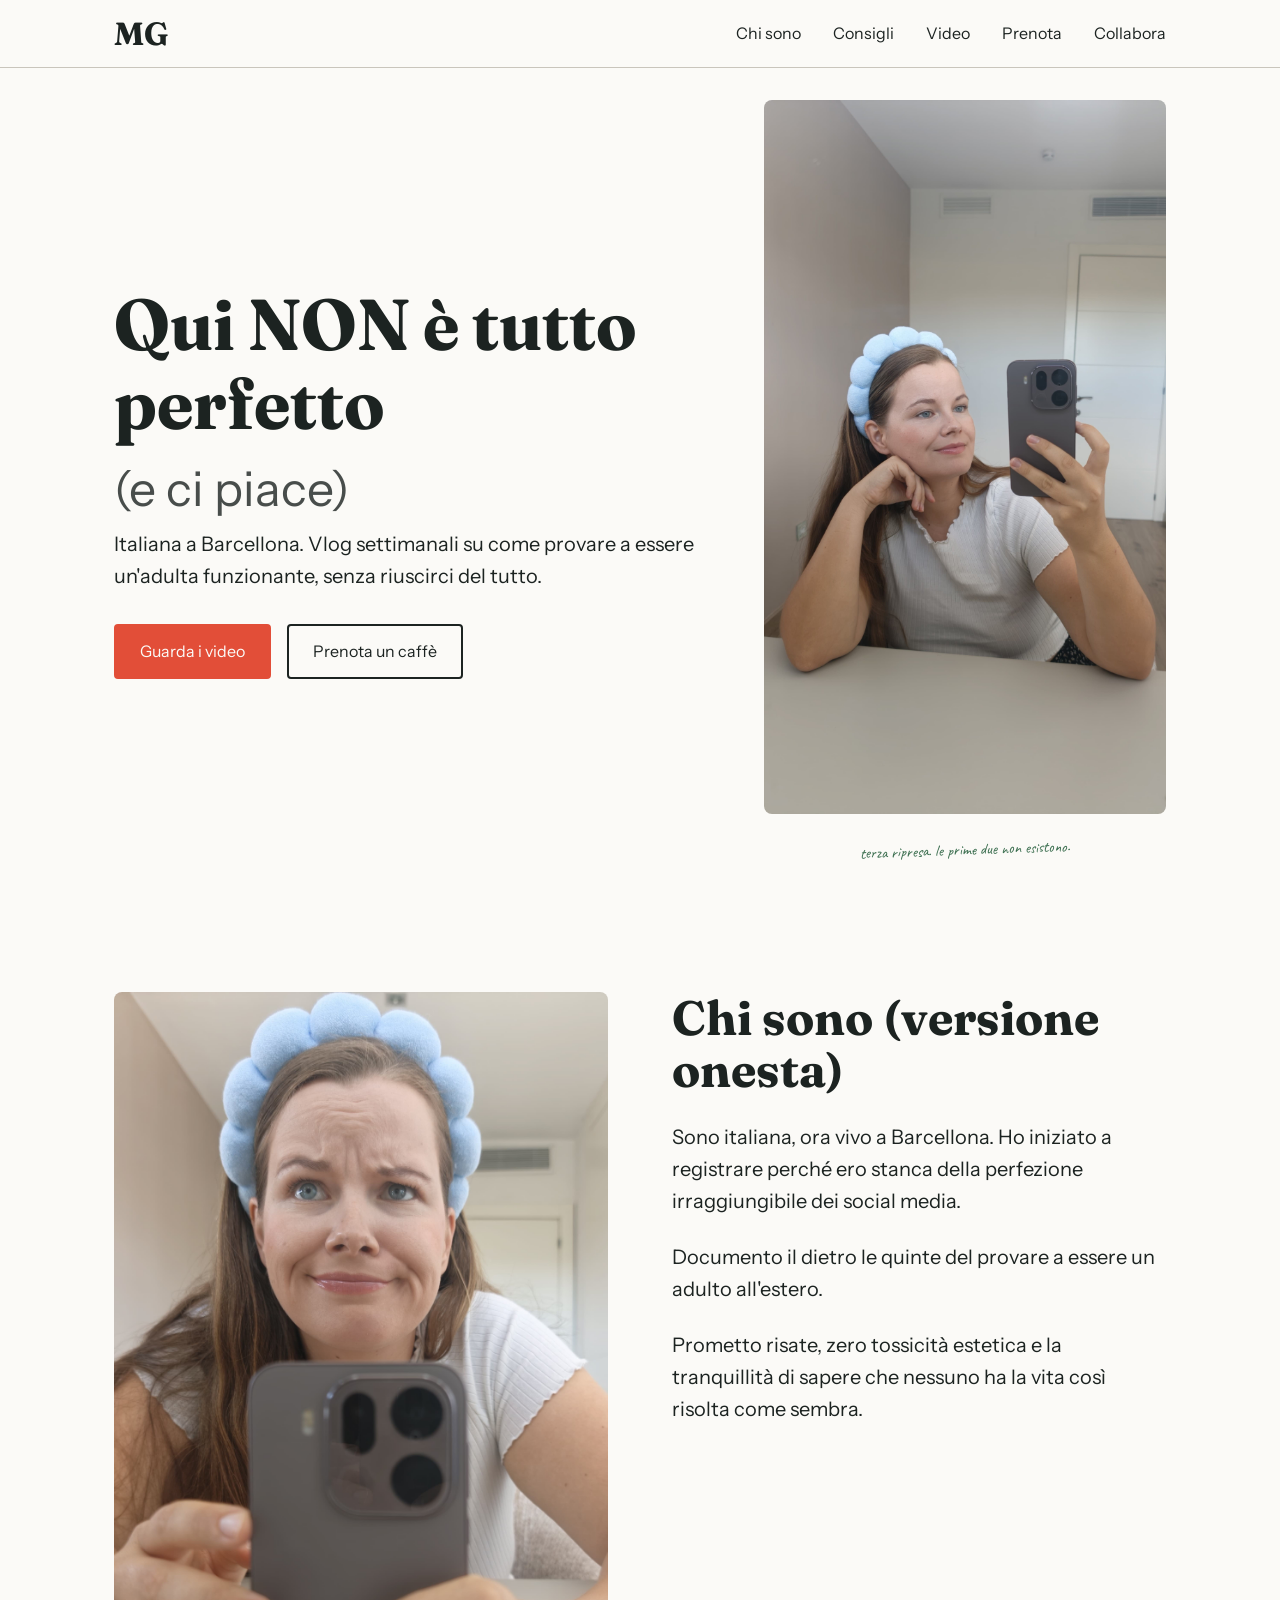
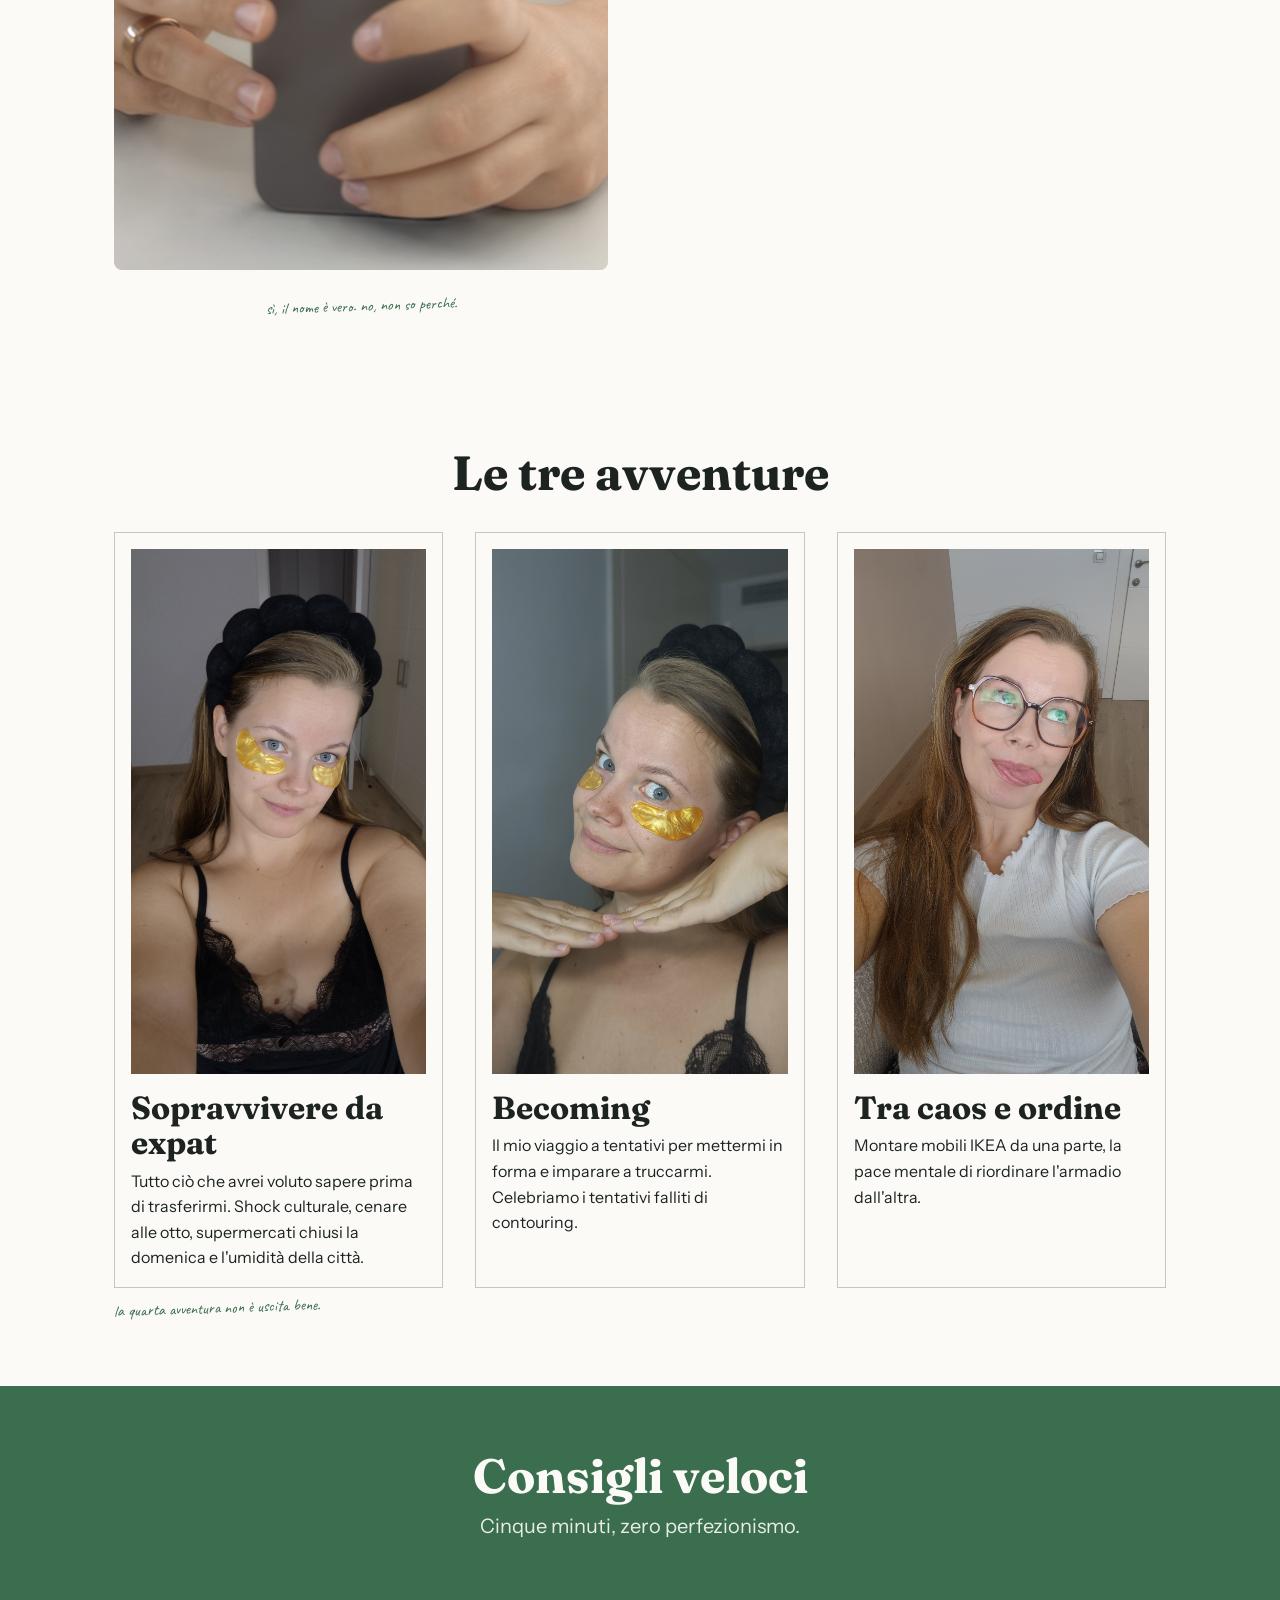
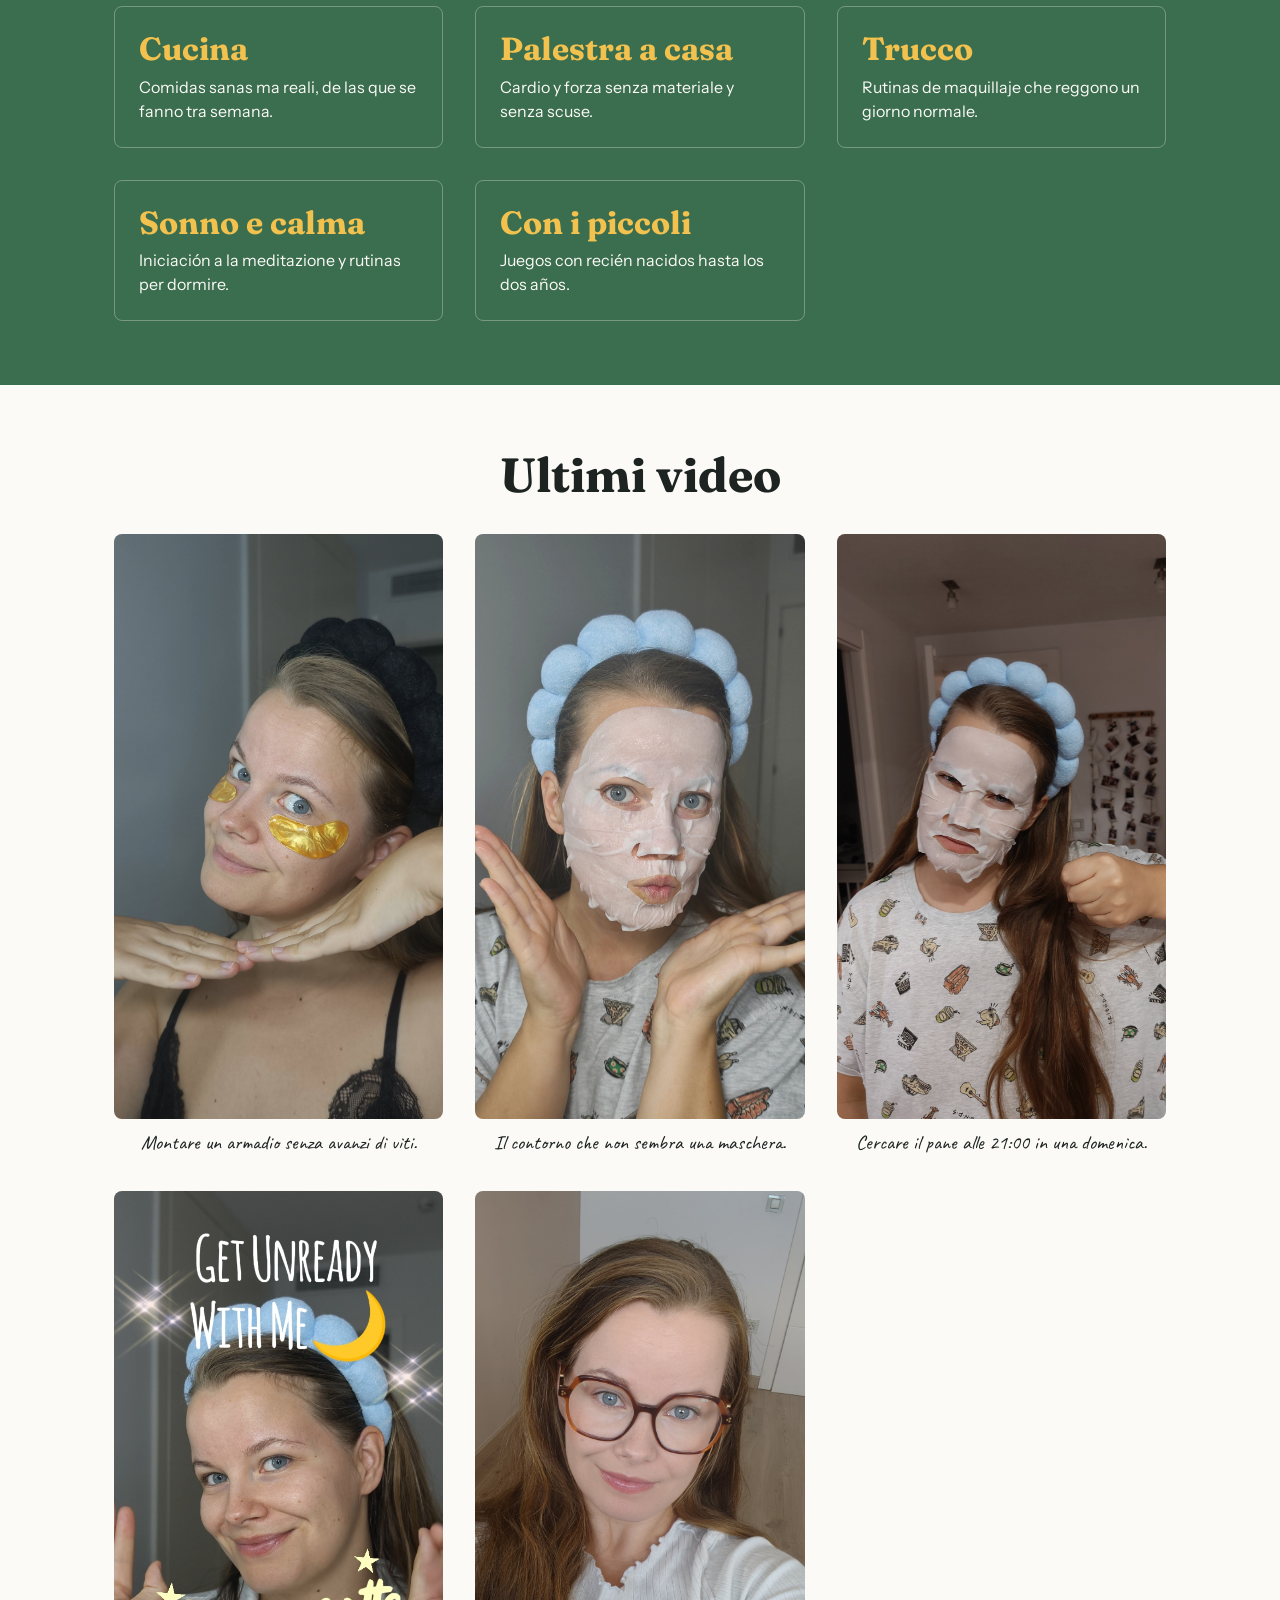
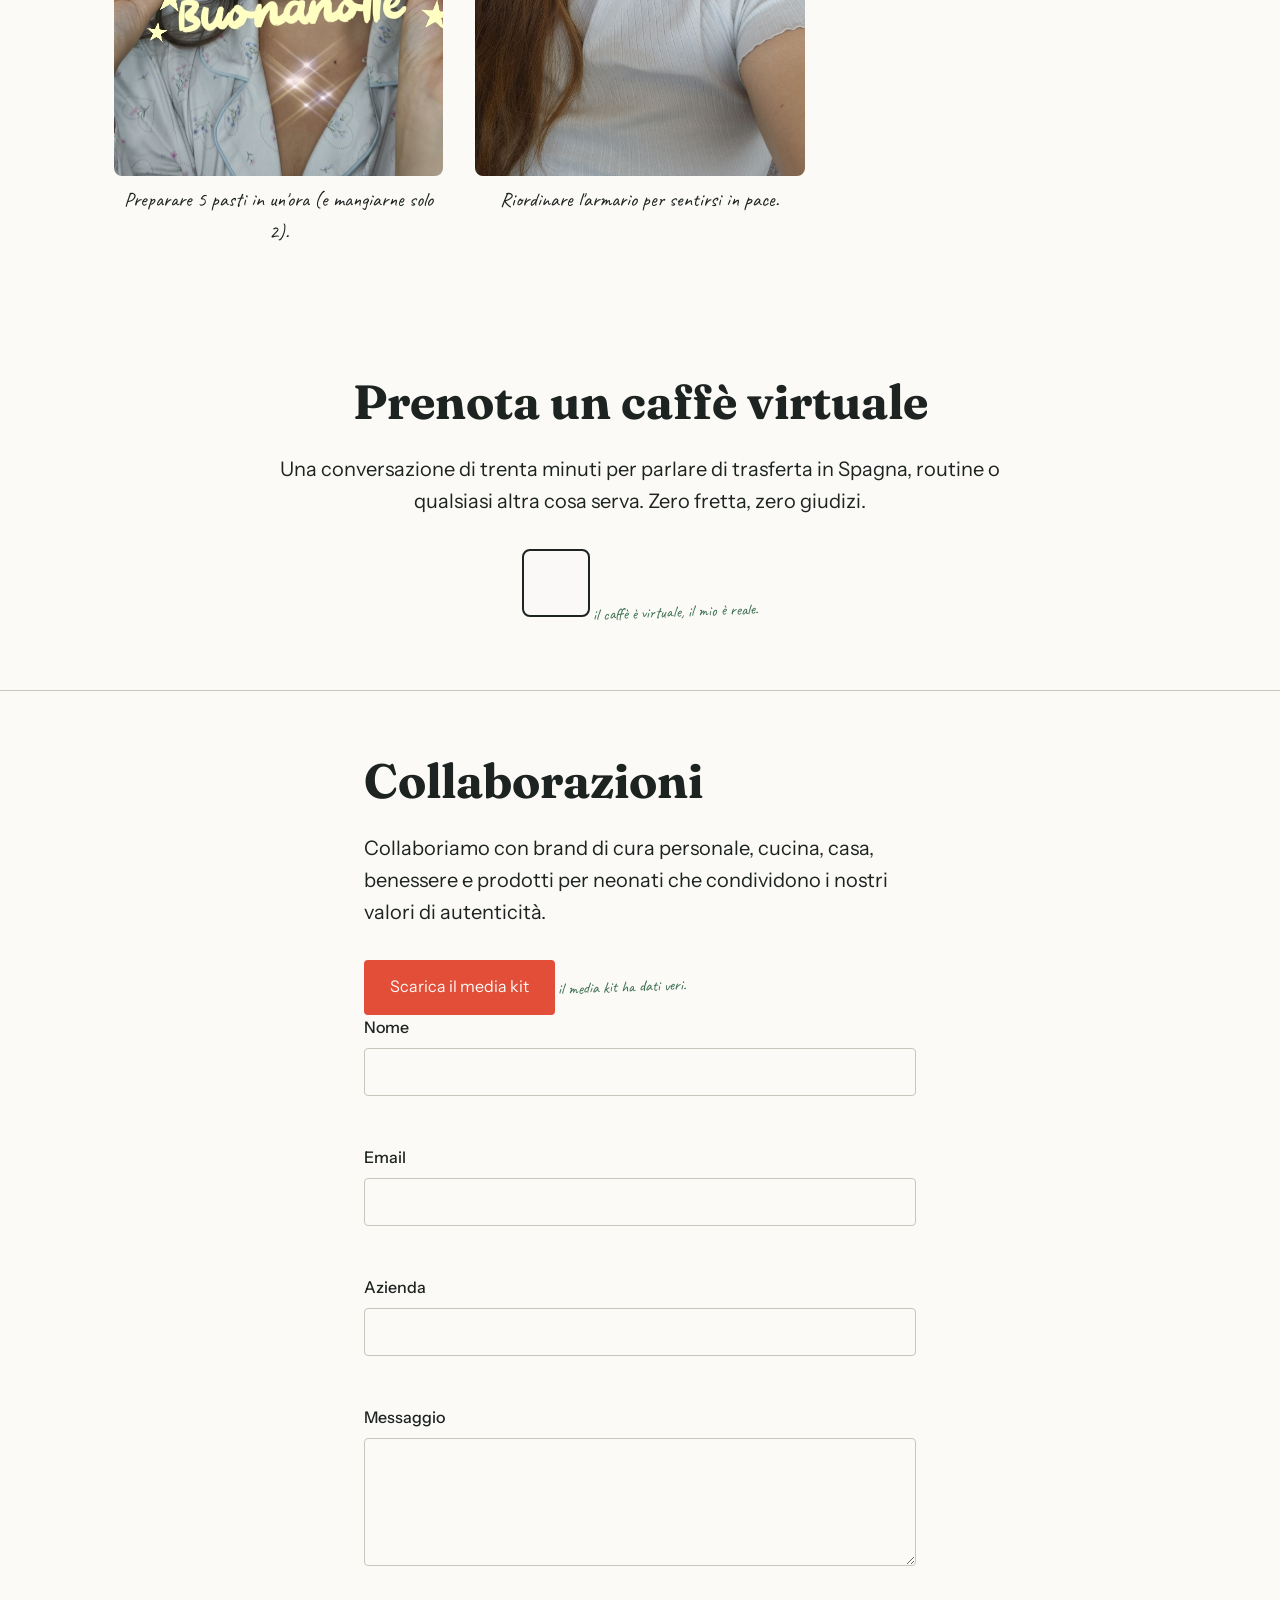
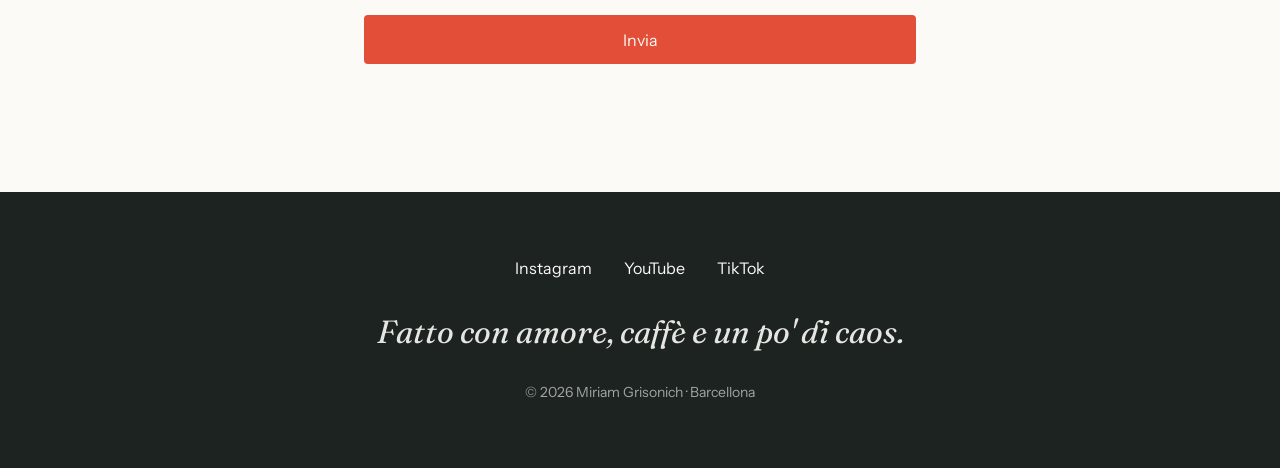
==== commit 649cd19f: "feat: integrar calendario Cal.com en la sección de reservas Co-authored-by: aider (lm_studio/qwen/qw" ====
--- a/index.html
+++ b/index.html
@@ -6,6 +6,13 @@
     <meta name="description" content="Vlog settimanali su come provare a essere un'adulta funzionante, senza riuscirci del tutto. Consigli su cucina, palestra, trucco e vita da expat a Barcellona.">
     <title>Miriam Grisonich — Italiana a Barcellona</title>
     <link rel="stylesheet" href="css/styles.css">
+    <!-- Cal.com Embed Script -->
+    <script type="text/javascript">
+      (function(C,a,l,i,o,s){C[a]=C[a]||function(){(C[a].q=C[a].q||[]).push(arguments)};
+      s=a.createElement("script");s.async=1;s.src="https://assets.cal.com/js/embed.umd.js";
+      i=a.getElementsByTagName("script")[0];i.parentNode.insertBefore(s,i);
+      })(window,"Cal",document);
+    </script>
 </head>
 <body>
     <a href="#main-content" class="skip-link">Salta al contenuto</a>
@@ -178,9 +185,8 @@
                 <h2>Prenota un caffè virtuale</h2>
                 <p>Una conversazione di trenta minuti per parlare di trasferta in Spagna, routine o qualsiasi altra cosa serva. Zero fretta, zero giudizi.</p>
                 
-                <div class="prenota-block">
-                    <p>Prenotazioni aperte a breve.</p>
-                    <!-- TODO: sustituir por el embed real de Cal.com -->
+                <div id="cal-inline" class="prenota-block">
+                    <!-- Cal.com embed will be injected here -->
                 </div>
                 <span class="nota">il caffè è virtuale, il mio è reale.</span>
             </div>
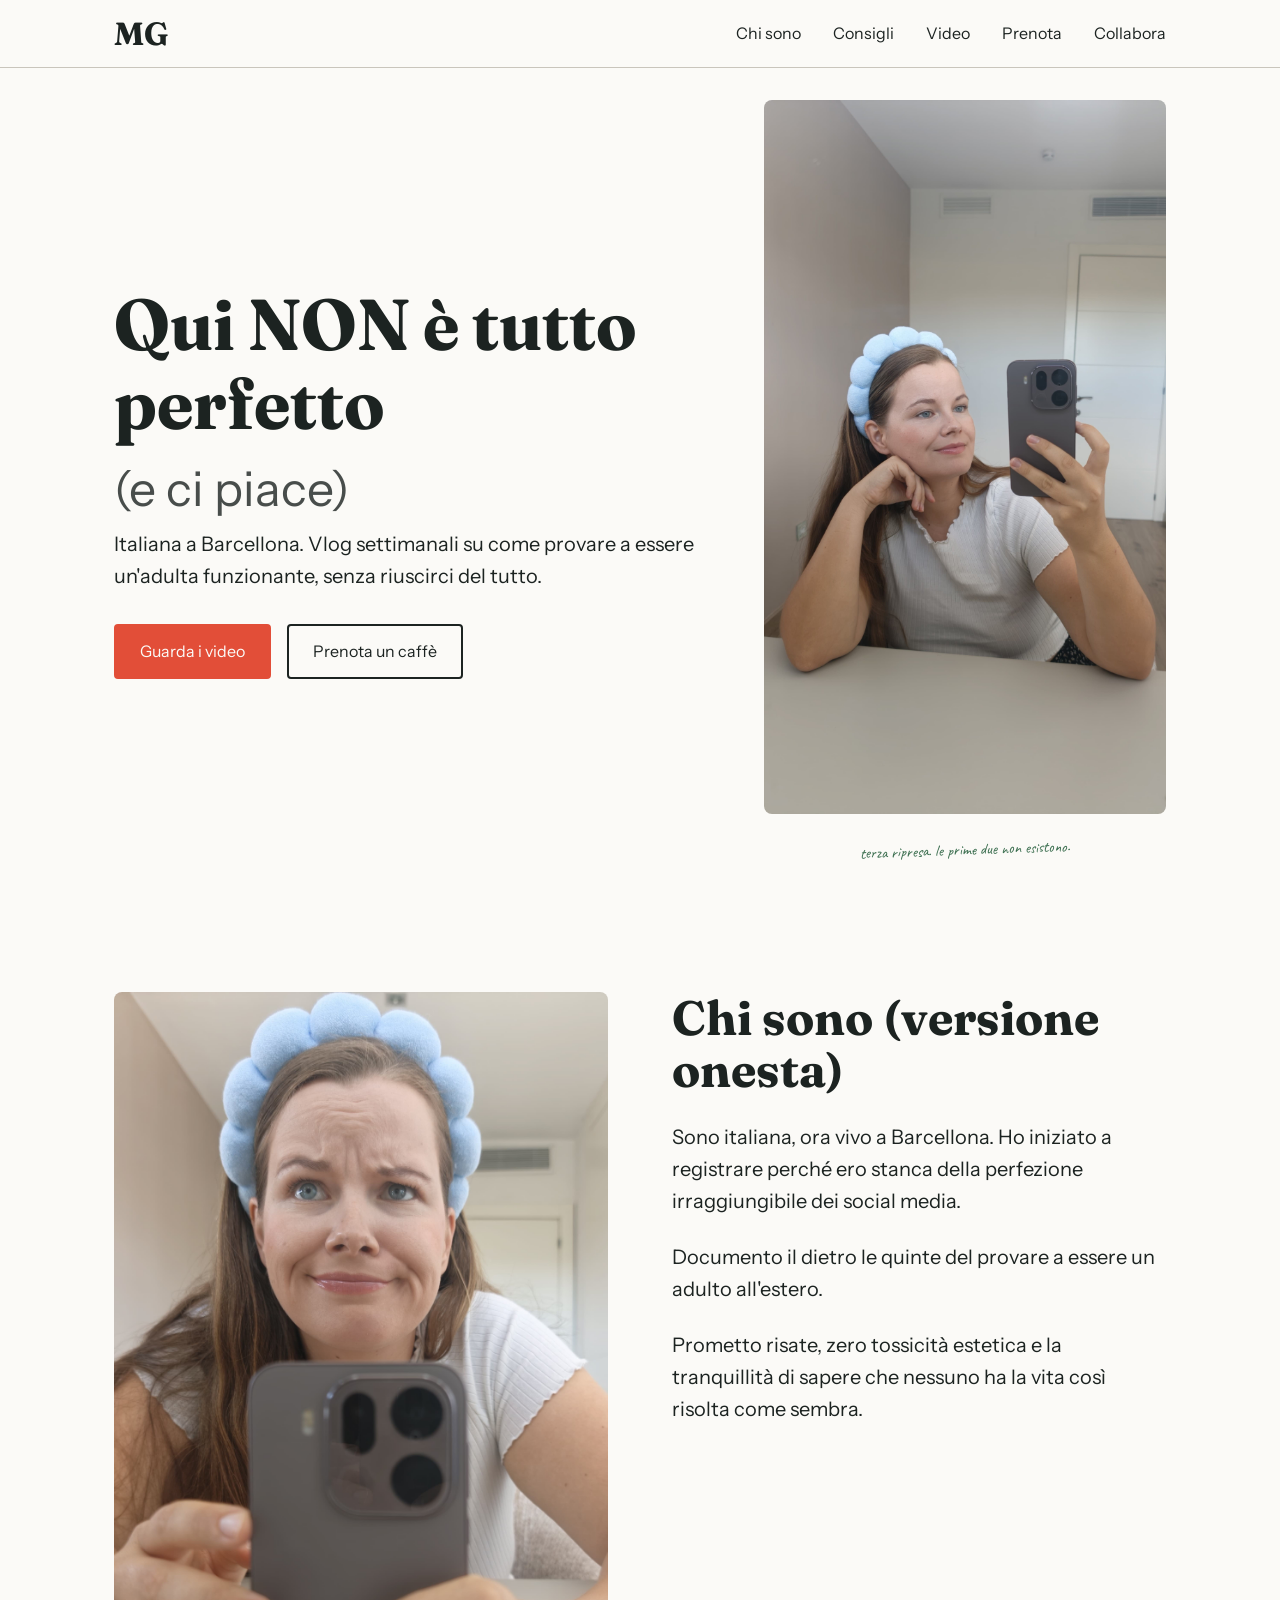
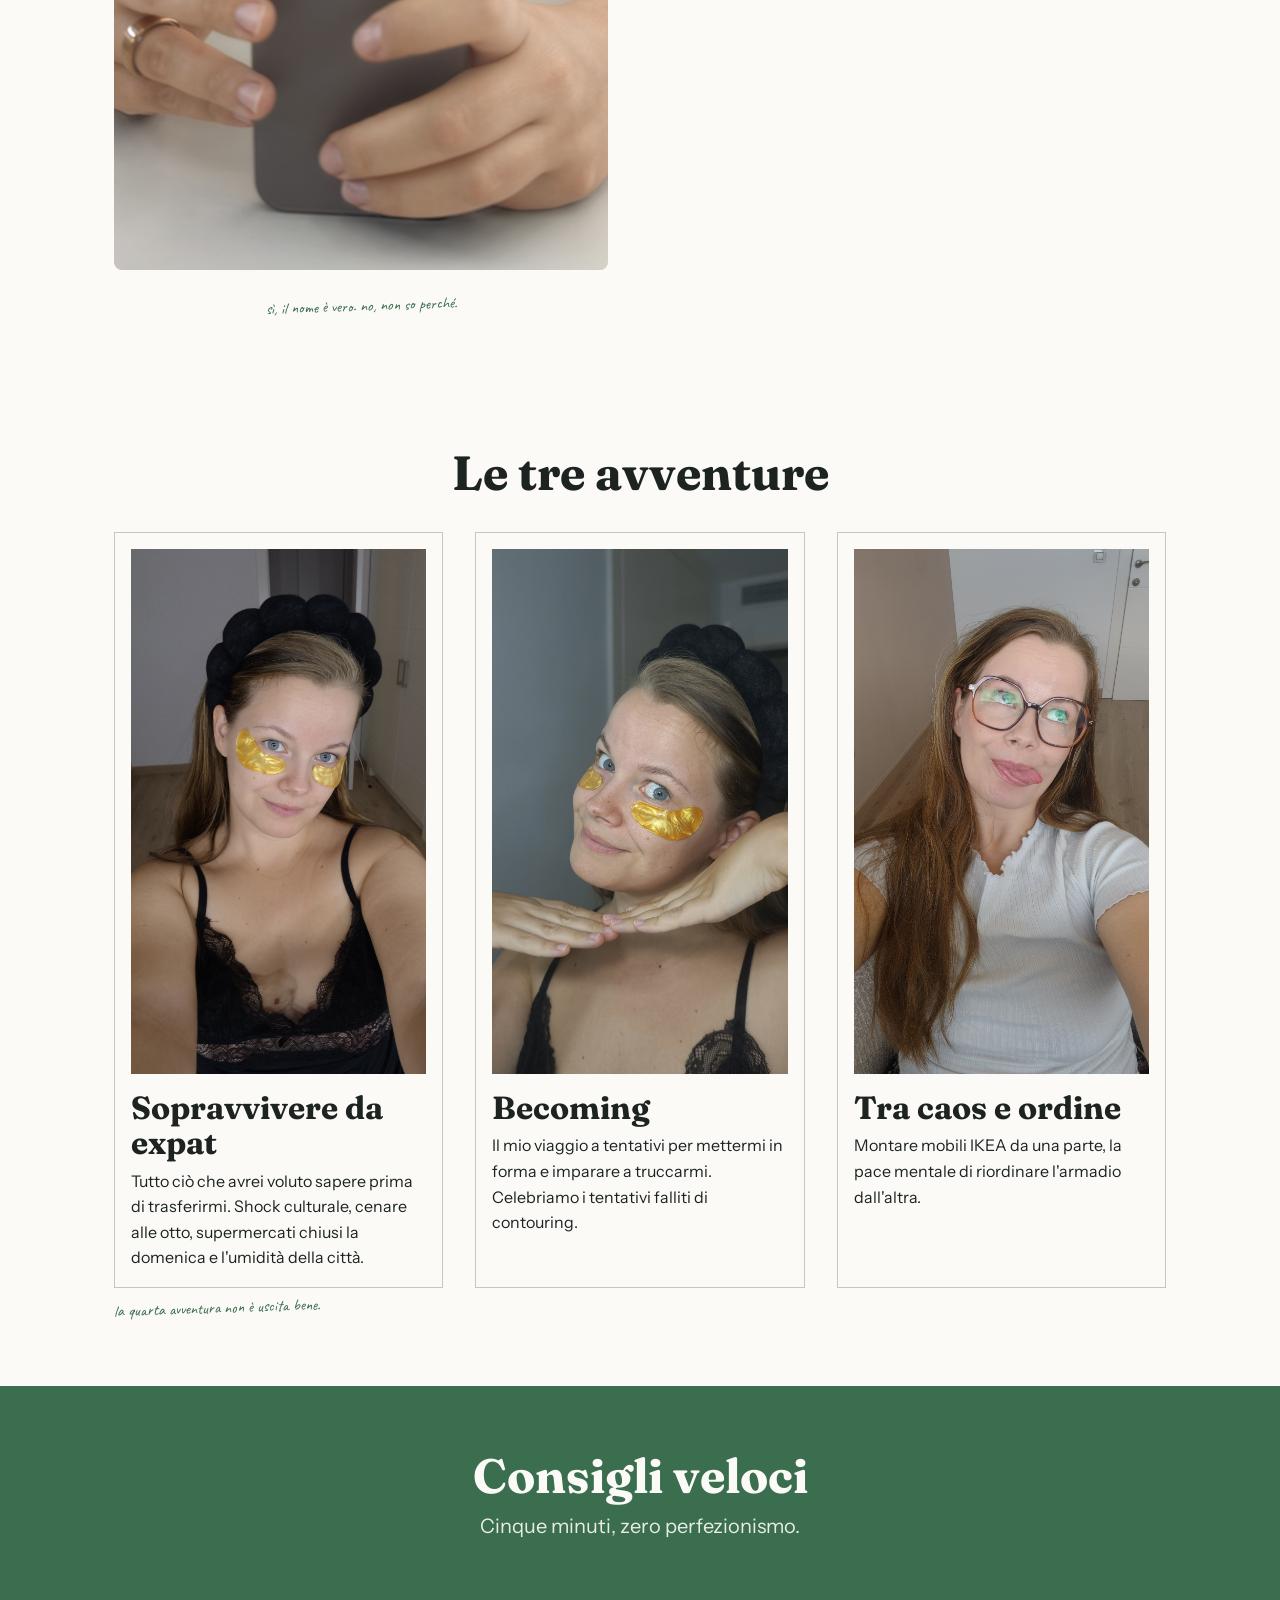
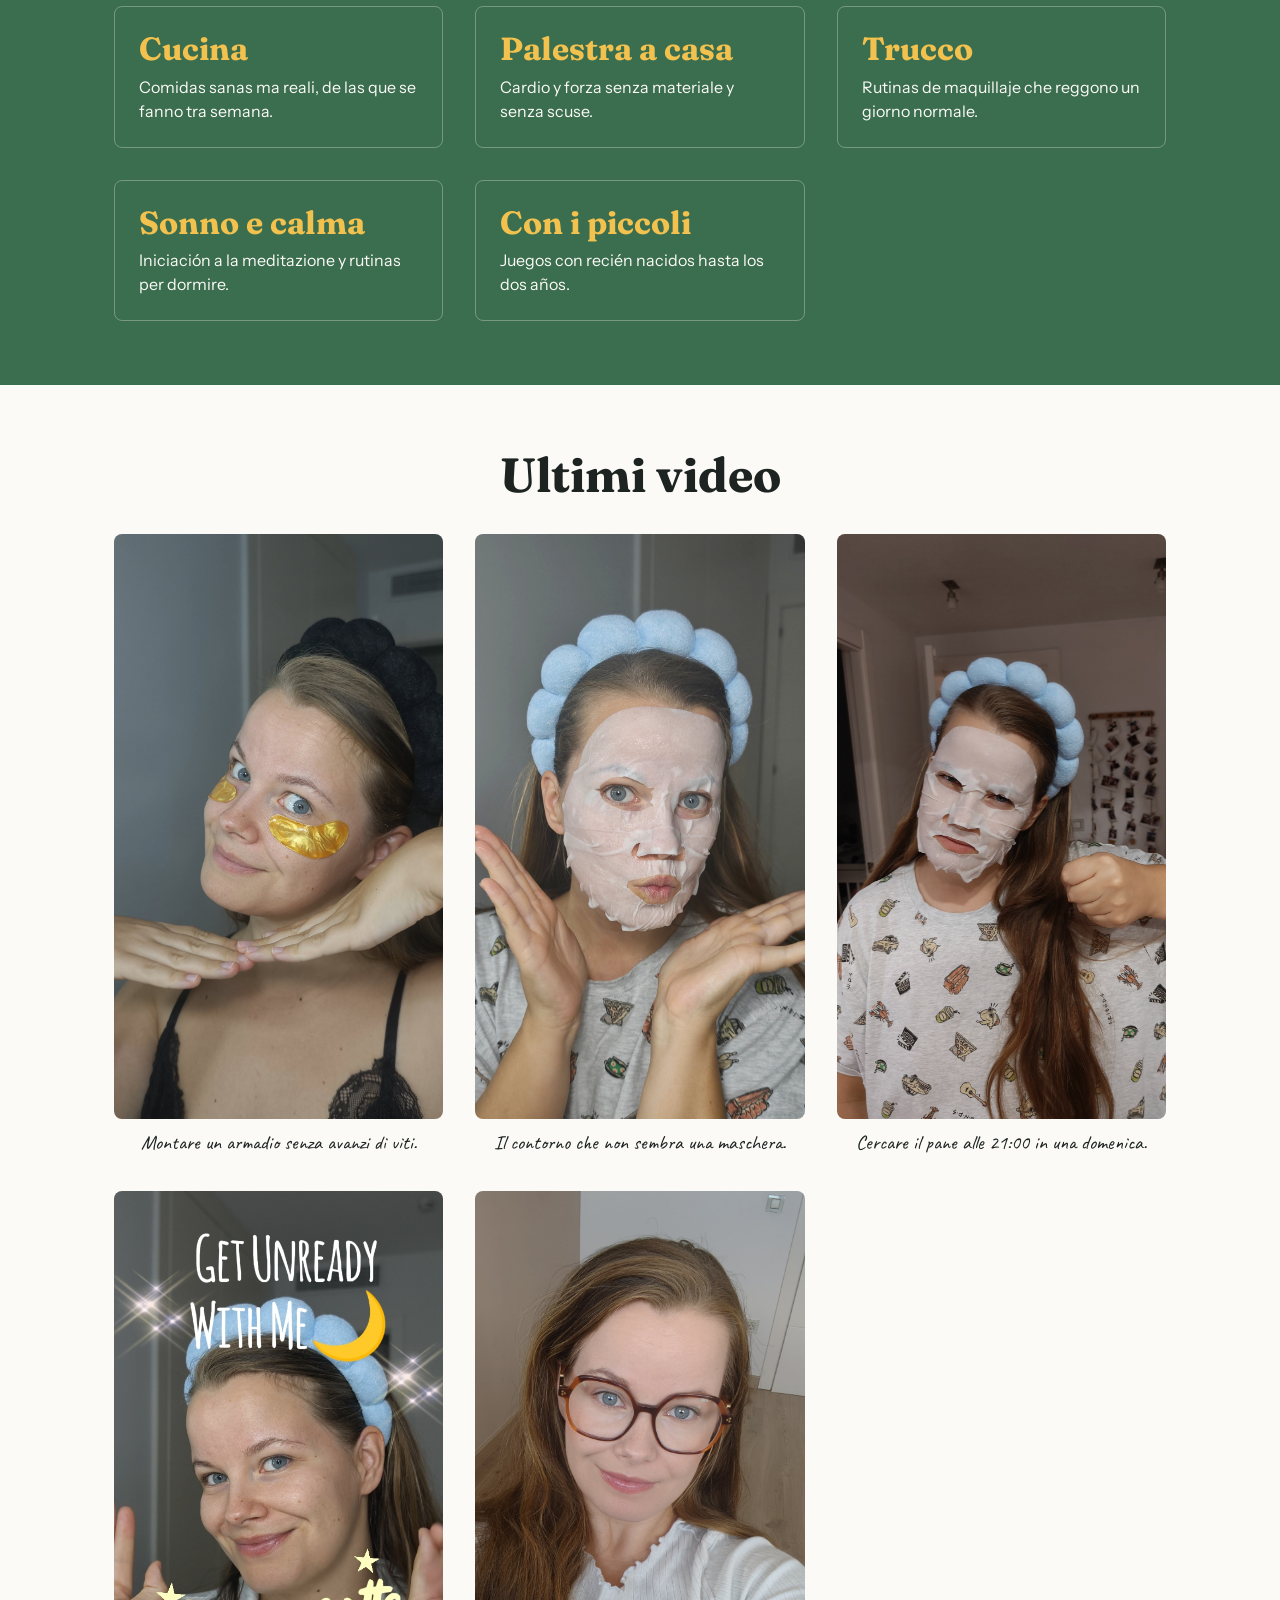
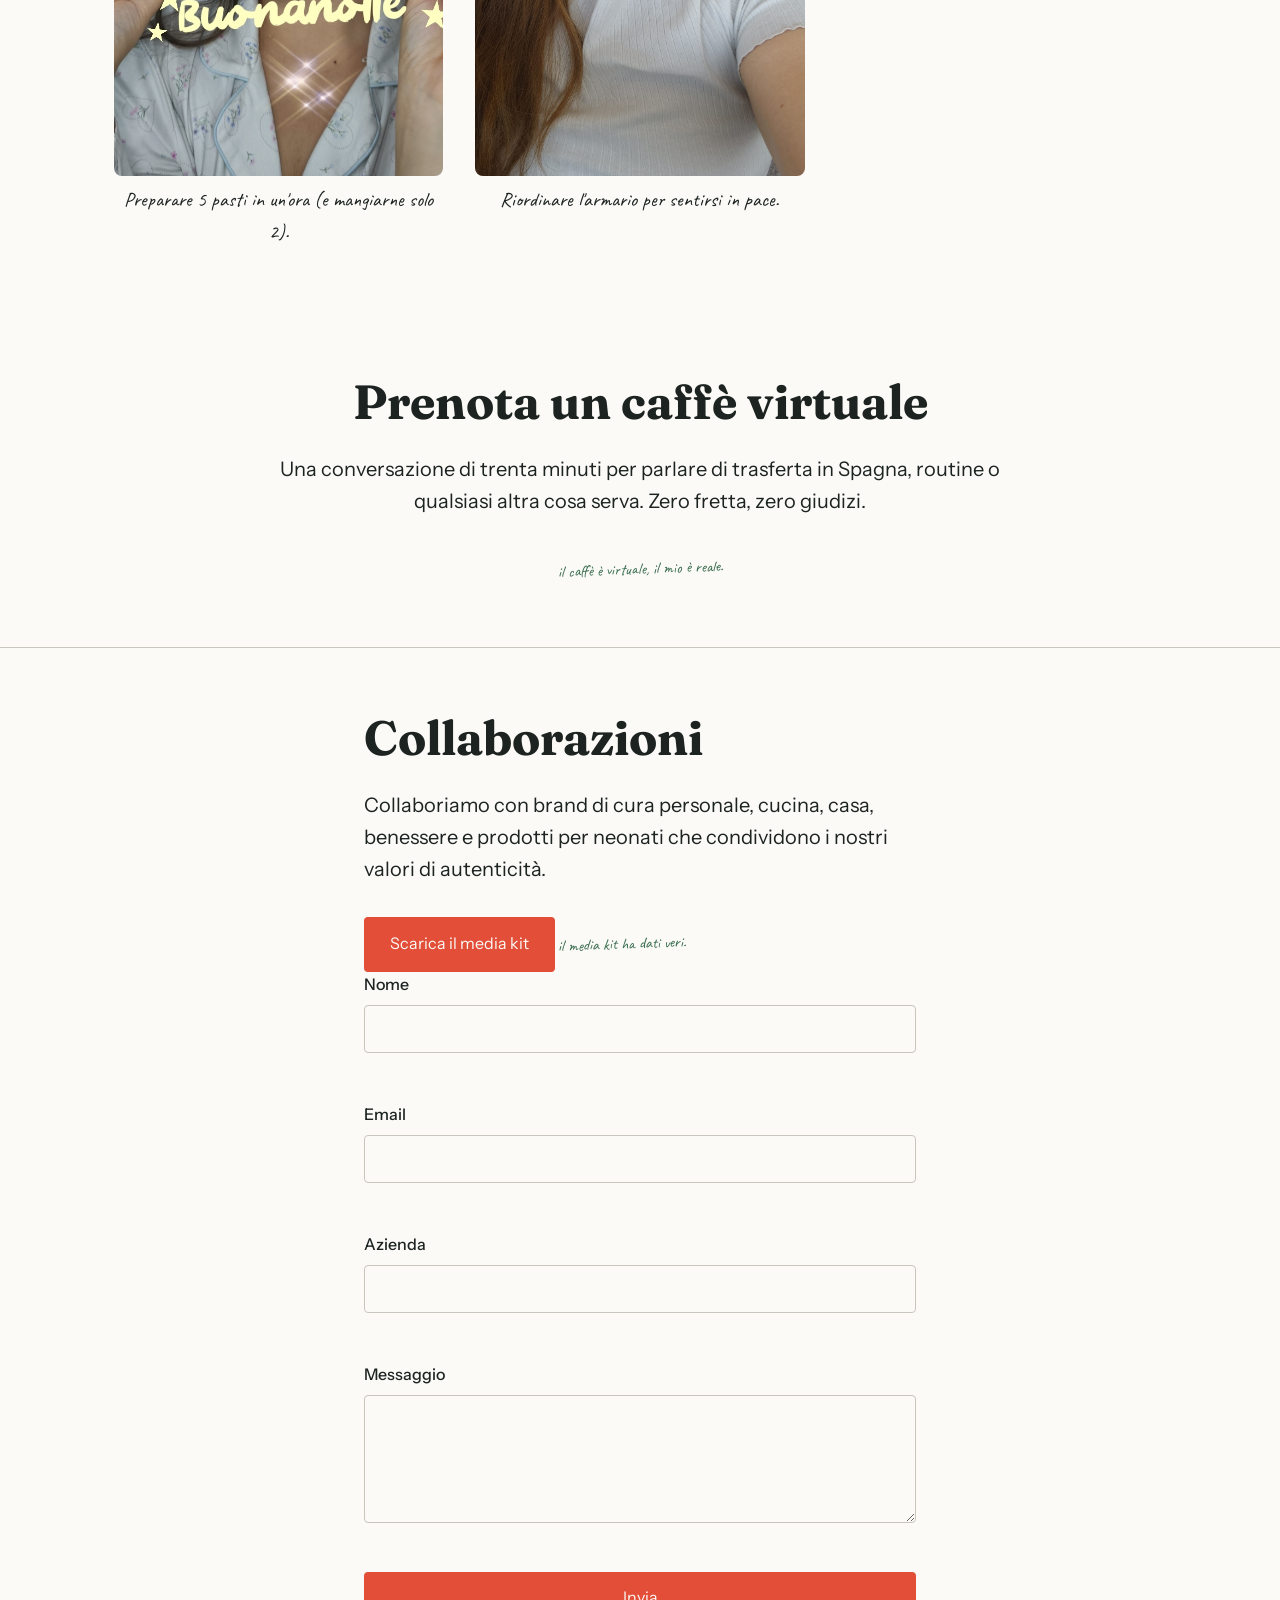
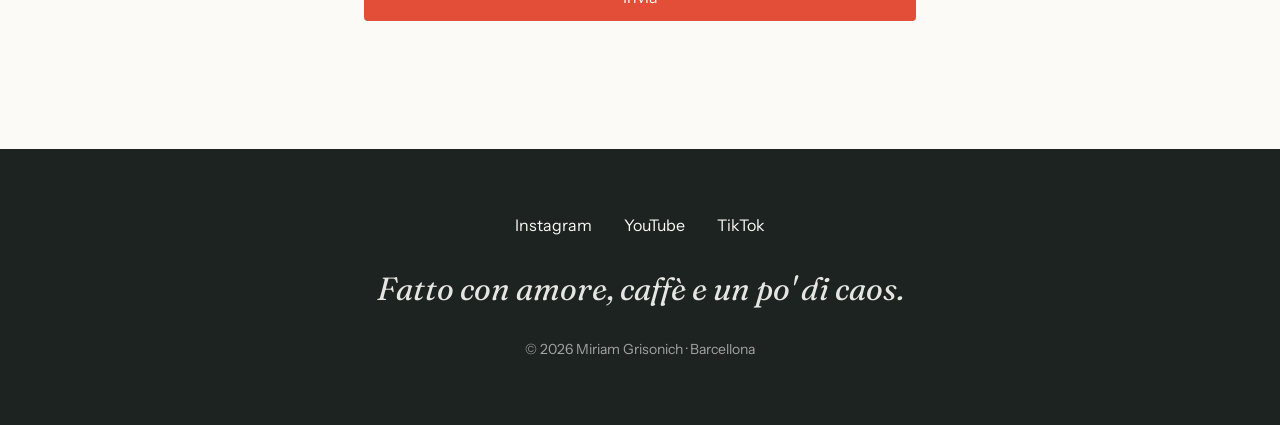
==== commit 066e7a04: "(no commit message provided) Co-authored-by: aider (lm_studio/qwen/qwen3.6-35b-a3b) <aider@aider.cha" ====
--- a/index.html
+++ b/index.html
@@ -8,10 +8,10 @@
     <link rel="stylesheet" href="css/styles.css">
     <!-- Cal.com Embed Script -->
     <script type="text/javascript">
-      (function(C,a,l,i,o,s){C[a]=C[a]||function(){(C[a].q=C[a].q||[]).push(arguments)};
-      s=a.createElement("script");s.async=1;s.src="https://assets.cal.com/js/embed.umd.js";
-      i=a.getElementsByTagName("script")[0];i.parentNode.insertBefore(s,i);
-      })(window,"Cal",document);
+      (function (C, A, L) { let p = function (a, ar) { a.q.push(ar); }; let d = C.document; C.Cal = C.Cal || function () { let cal = C.Cal; let ar = arguments; if (!cal.loaded) { cal.ns = {}; cal.q = cal.q || []; d.head.appendChild(d.createElement("script")).src = A; cal.loaded = true; } if (ar[0] === L) { const api = function () { p(api, arguments); }; const namespace = ar[1]; api.q = api.q || []; if(typeof namespace === "string"){cal.ns[namespace] = cal.ns[namespace] || api;p(cal.ns[namespace], ar);p(cal, ["initNamespace", namespace]);} else p(cal, ar); return;} p(cal, ar); }; })(window, "https://app.cal.com/embed/embed.js", "init");
+      Cal("init", "30min", {origin:"https://app.cal.com"});
+      Cal.config = Cal.config || {};
+      Cal.config.forwardQueryParams = true;
     </script>
 </head>
 <body>
@@ -185,9 +185,19 @@
                 <h2>Prenota un caffè virtuale</h2>
                 <p>Una conversazione di trenta minuti per parlare di trasferta in Spagna, routine o qualsiasi altra cosa serva. Zero fretta, zero giudizi.</p>
                 
-                <div id="cal-inline" class="prenota-block">
-                    <!-- Cal.com embed will be injected here -->
-                </div>
+                <!-- Cal inline embed code begins -->
+                <div style="width:100%;height:100%;overflow:scroll" id="my-cal-inline-30min"></div>
+                <script type="text/javascript">
+                  Cal.ns["30min"]("inline", {
+                    elementOrSelector:"#my-cal-inline-30min",
+                    config: {"layout":"month_view","useSlotsViewOnSmallScreen":"true"},
+                    calLink: "miriam-grisonich/30min",
+                  });
+
+                  Cal.ns["30min"]("ui", {"hideEventTypeDetails":false,"layout":"month_view"});
+                </script>
+                <!-- Cal inline embed code ends -->
+                
                 <span class="nota">il caffè è virtuale, il mio è reale.</span>
             </div>
         </section>
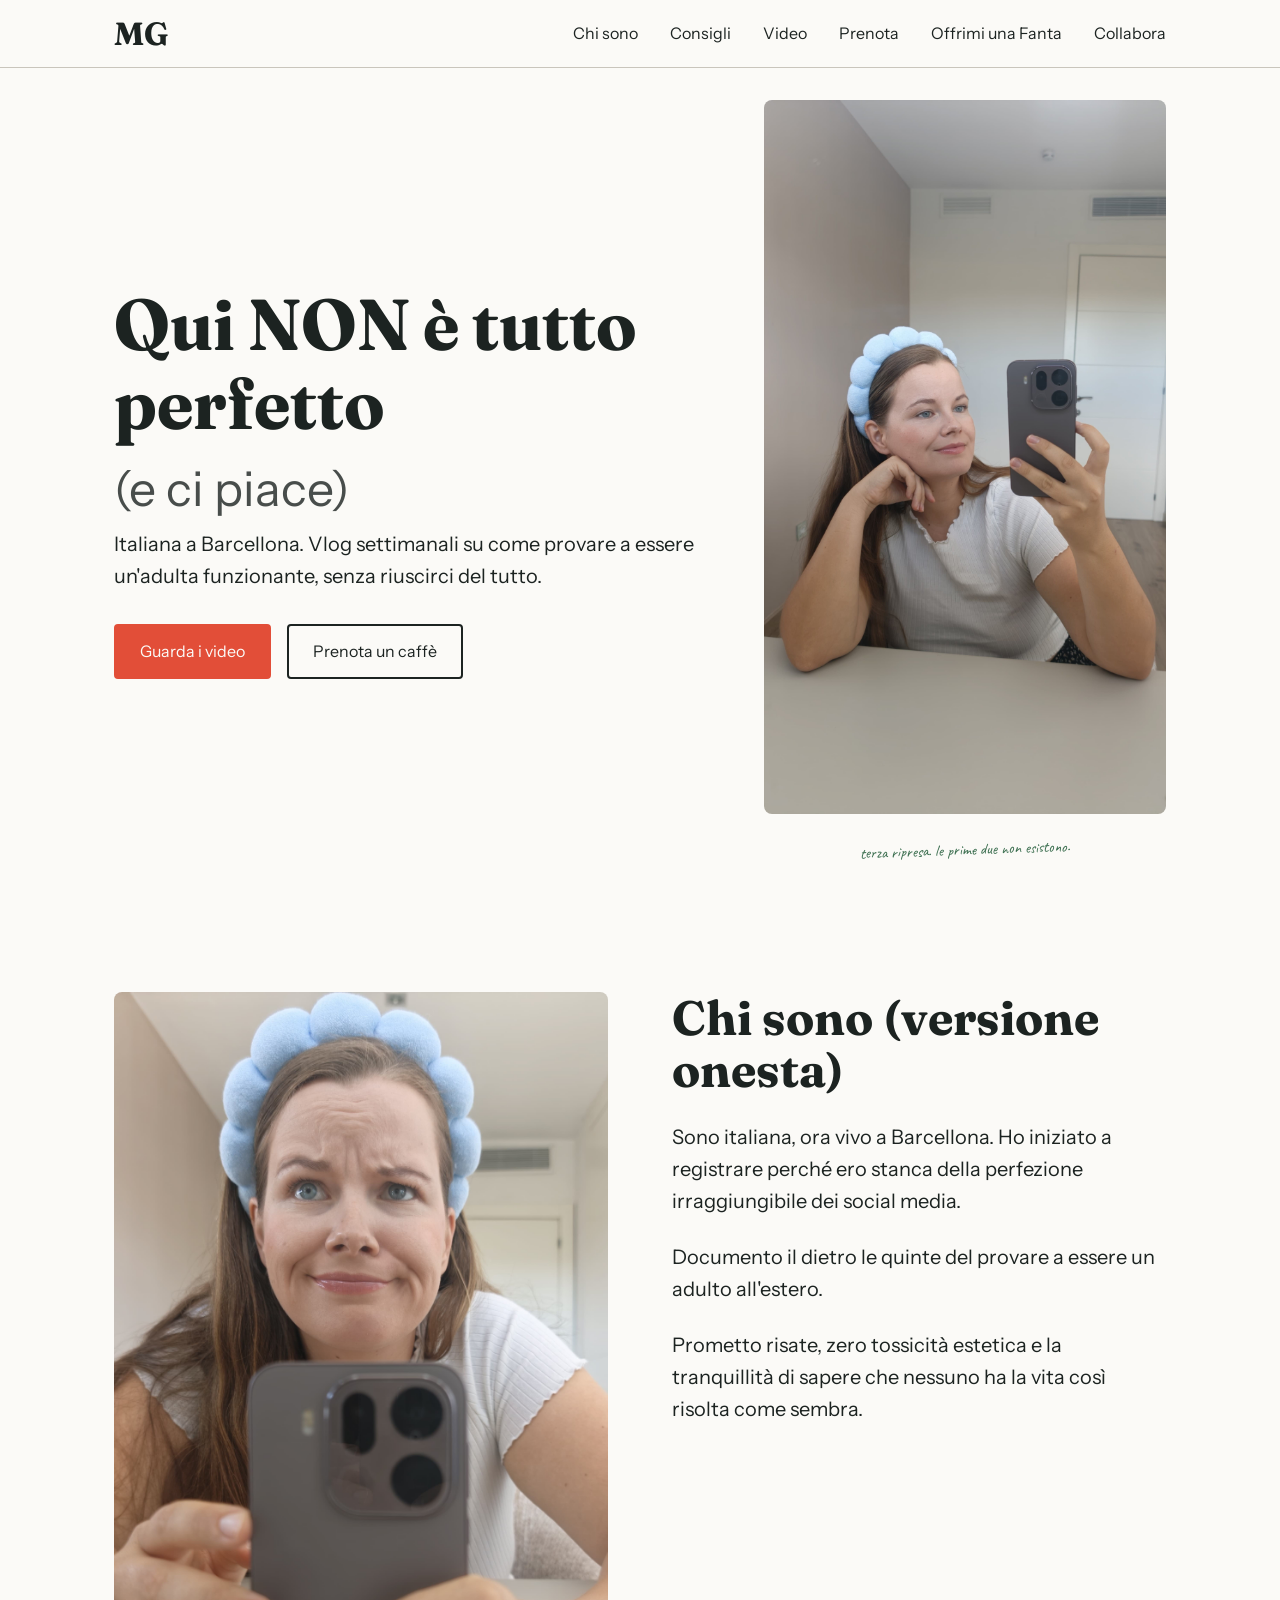
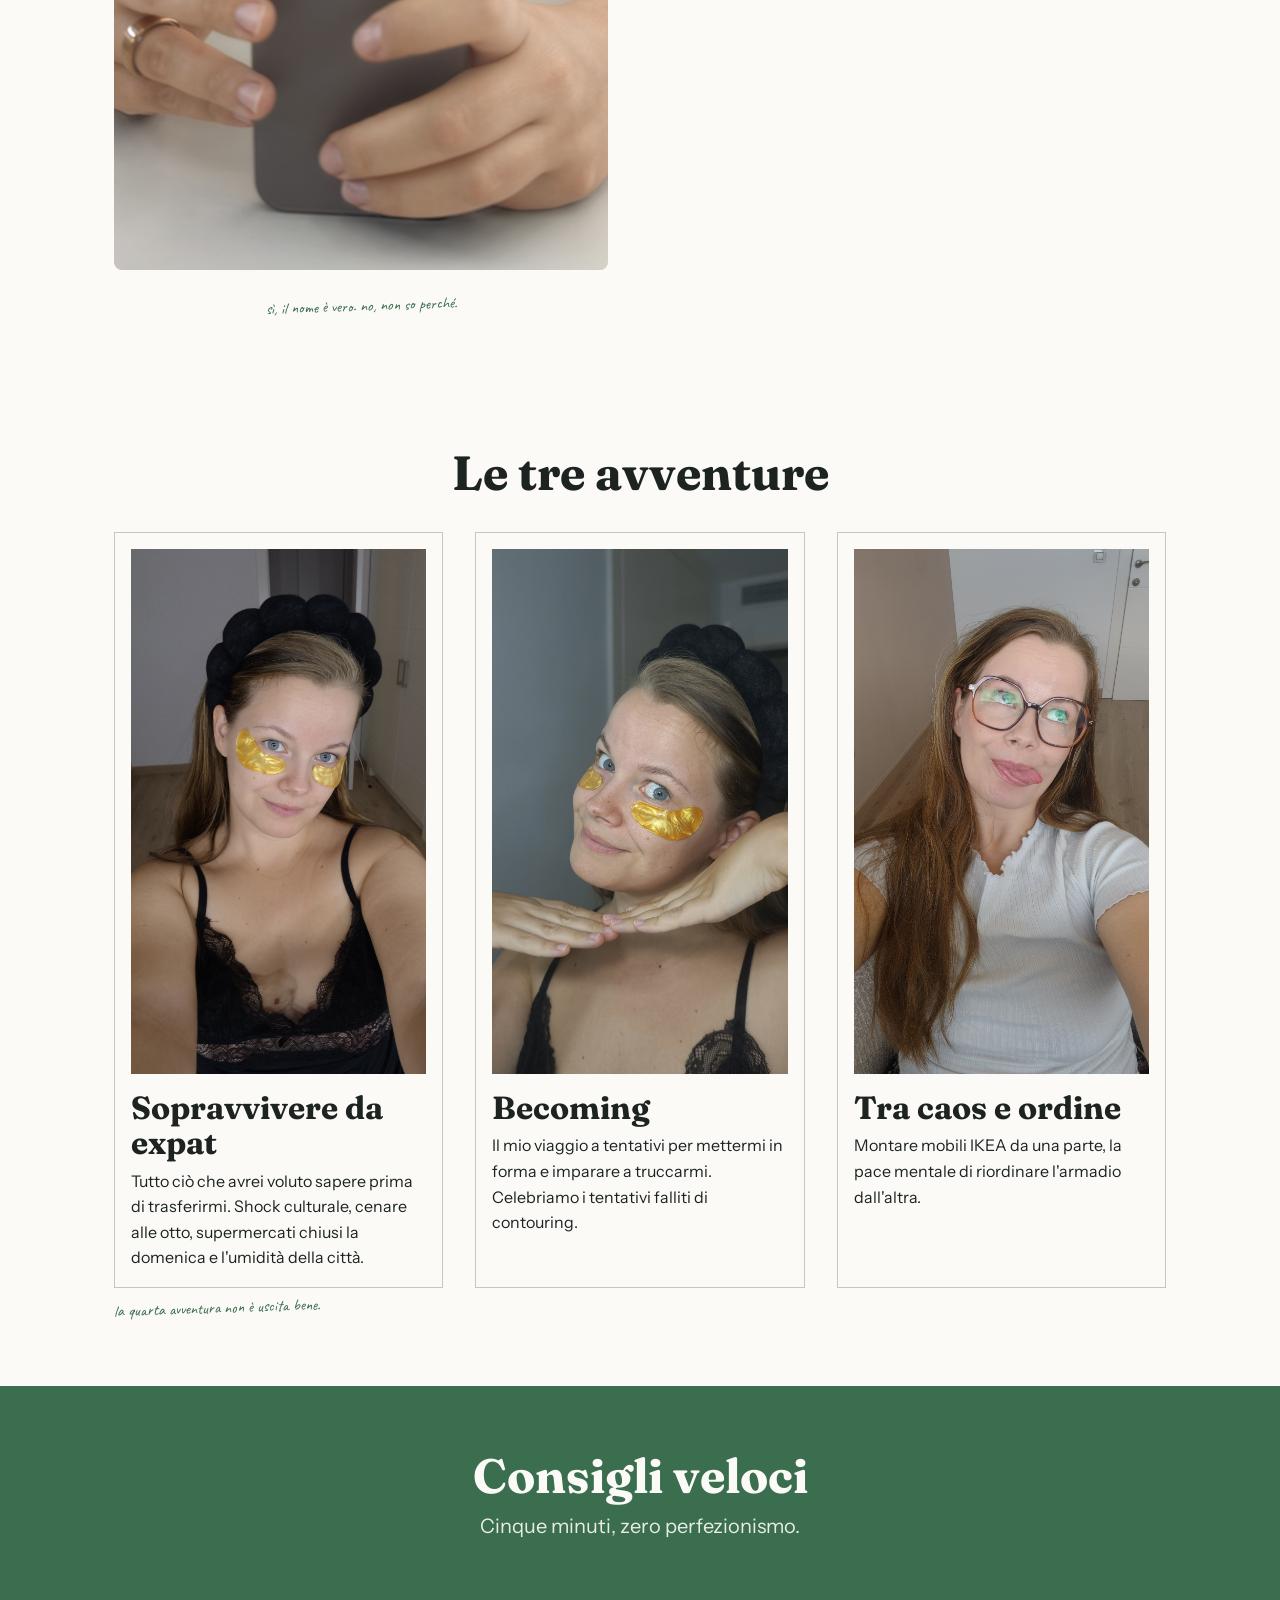
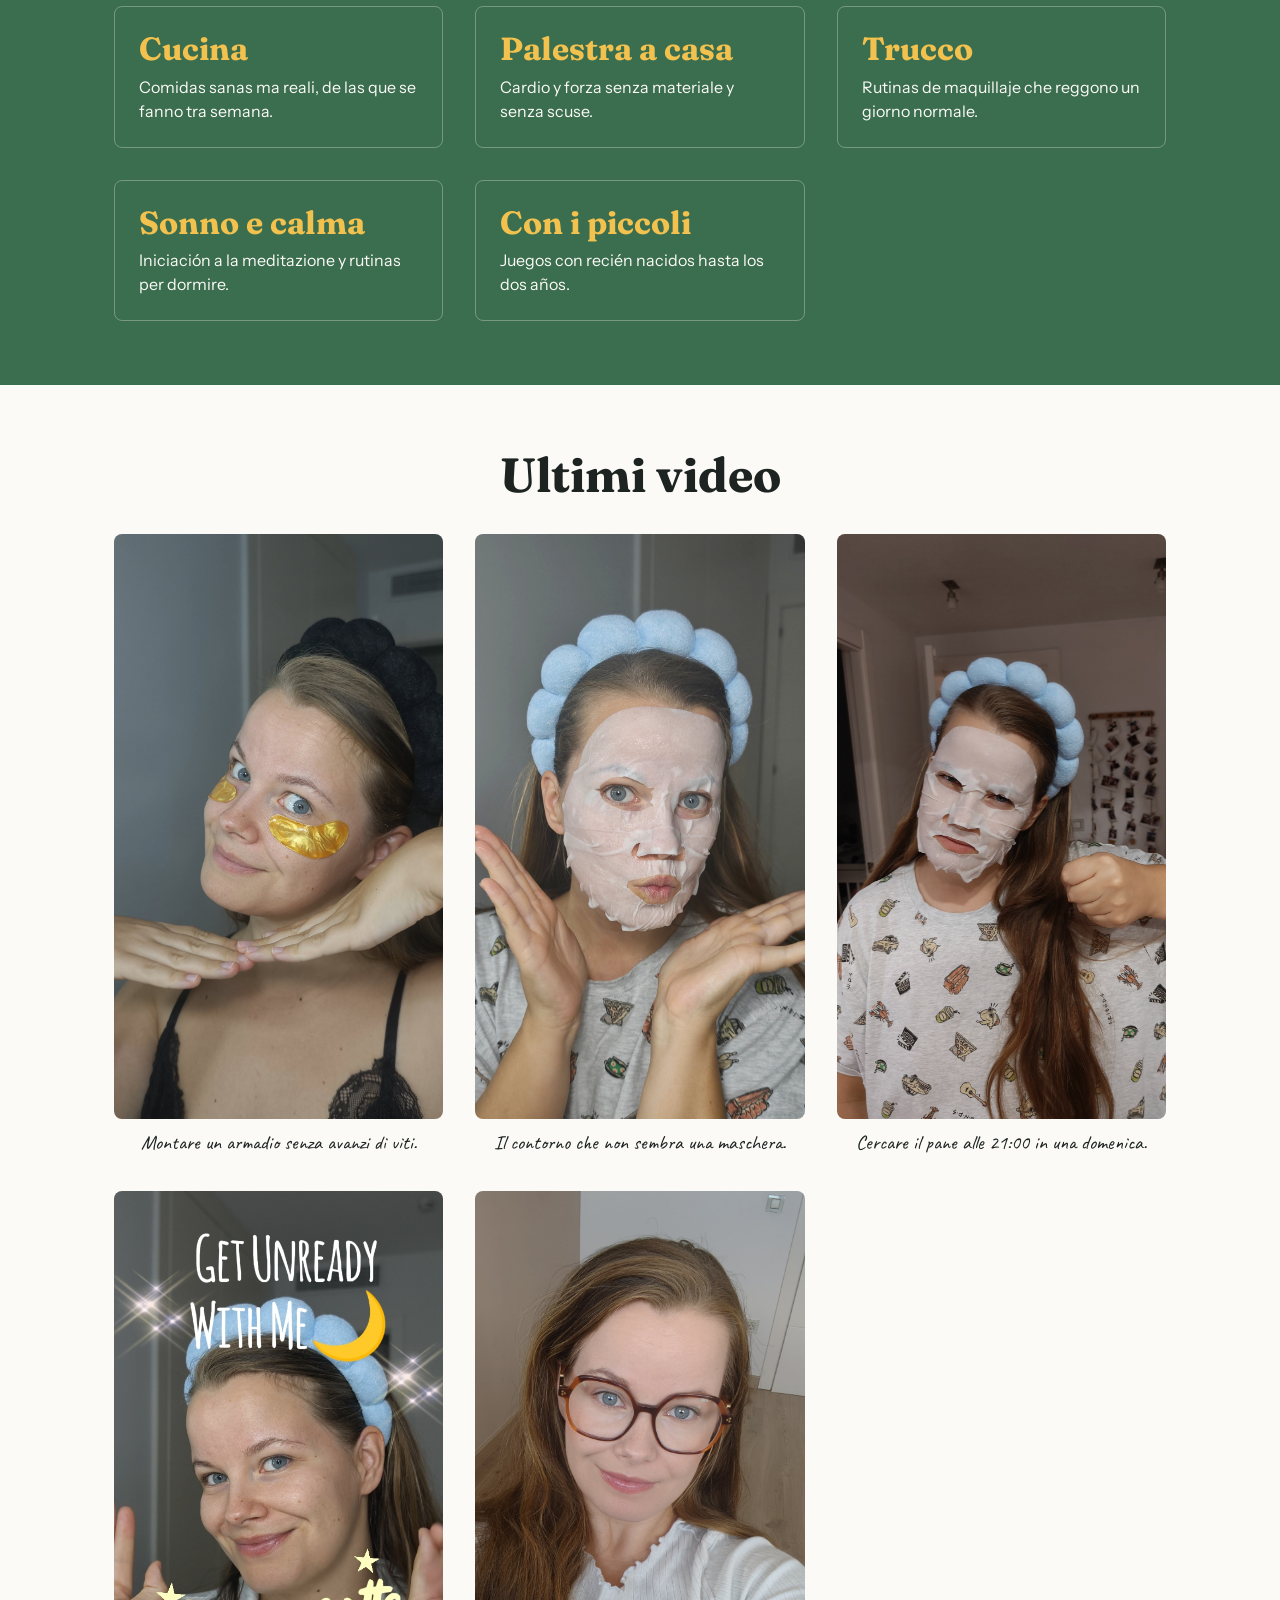
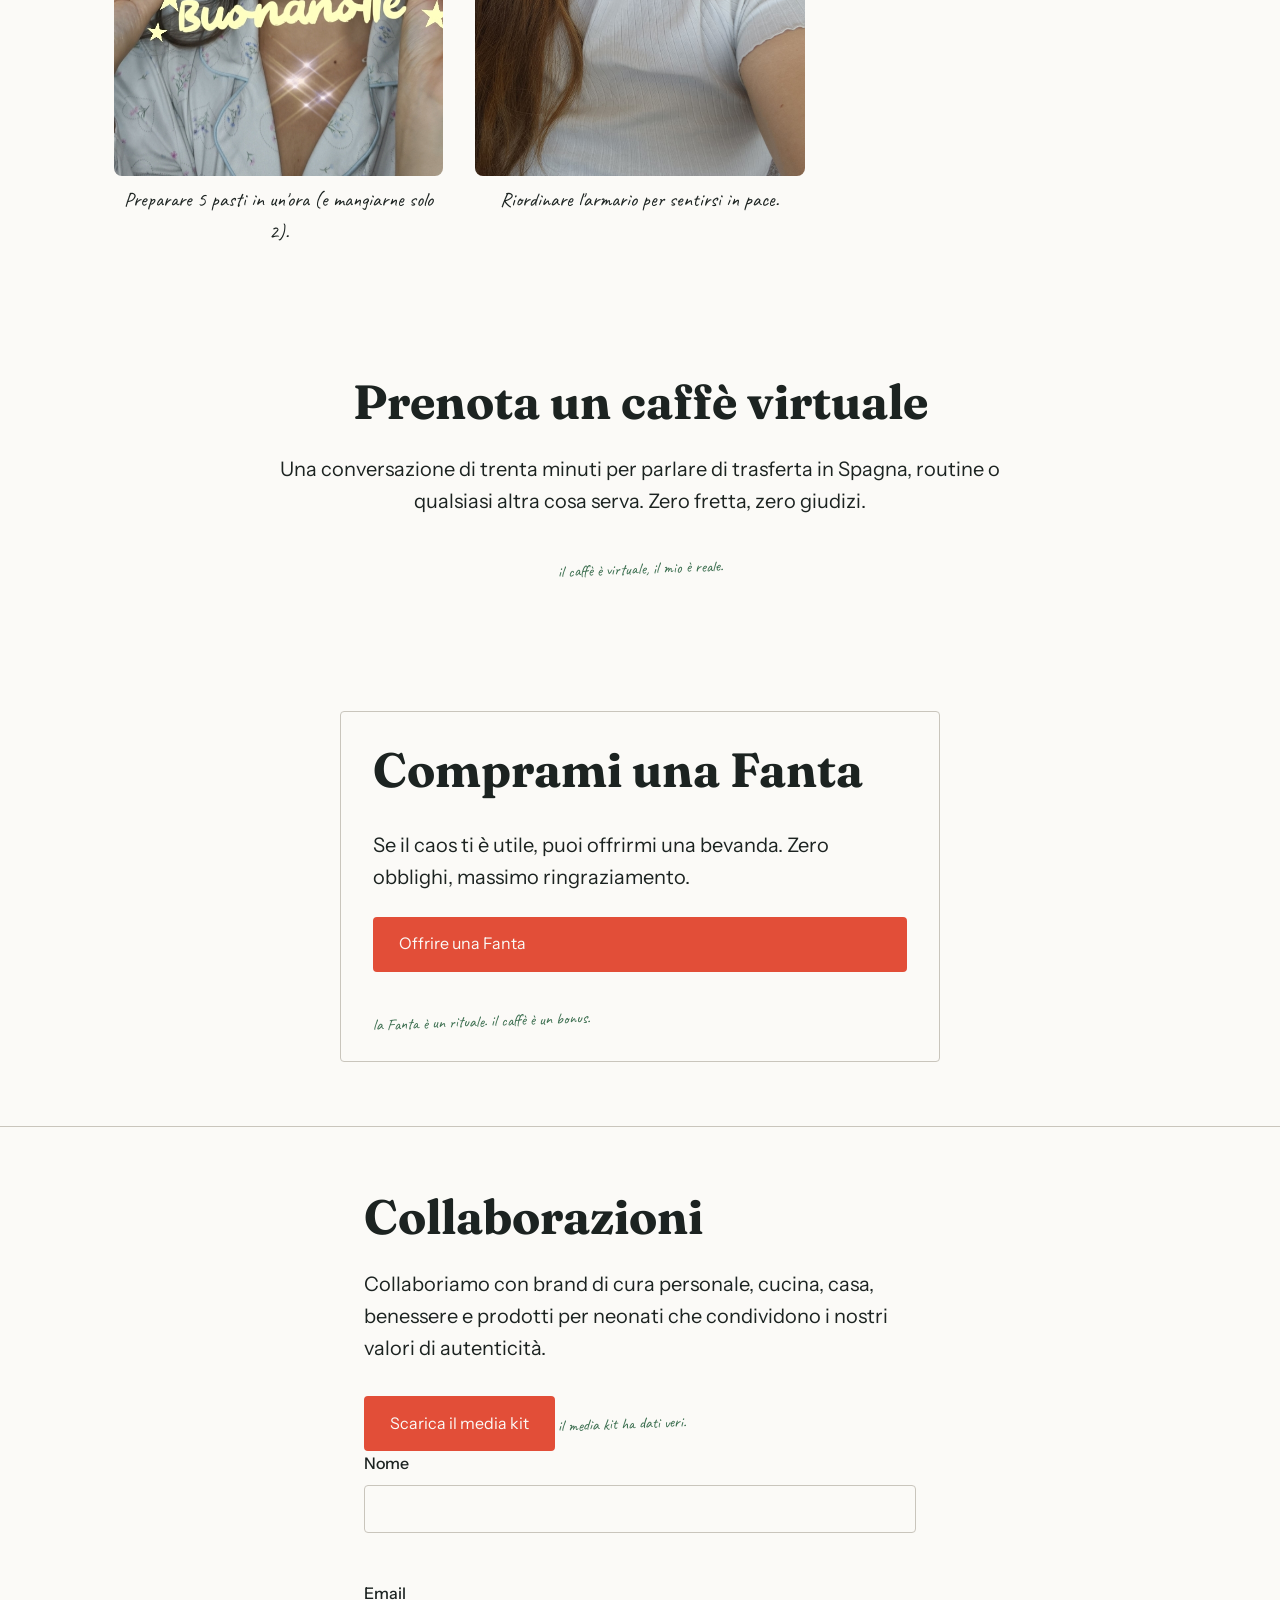
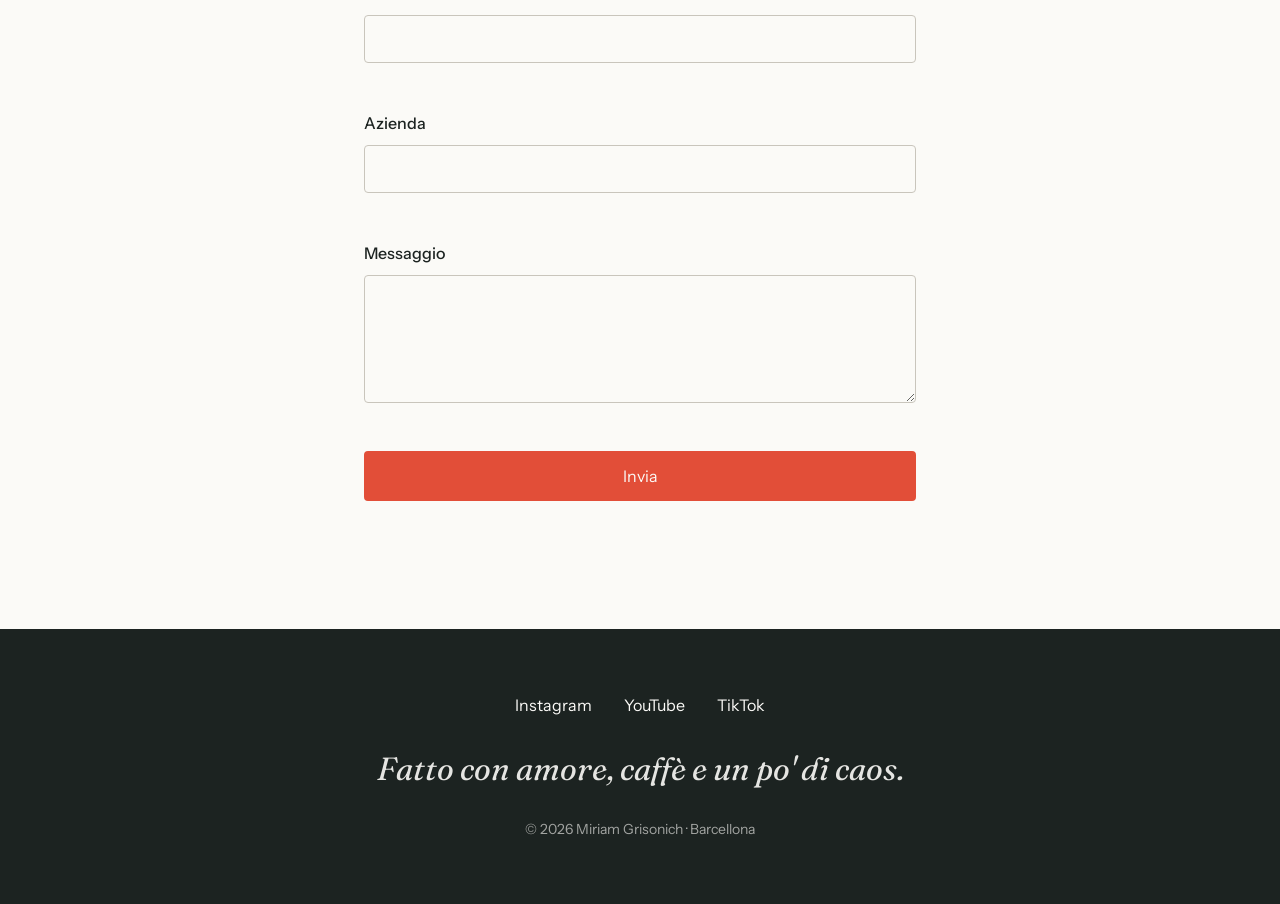
==== commit 7585ff4e: "feat: añade sección de donaciones "Offrimi una Fanta" Co-authored-by: aider (lm_studio/qwen/qwen3.6-" ====
--- a/index.html
+++ b/index.html
@@ -29,6 +29,7 @@
                 <a href="#consigli">Consigli</a>
                 <a href="#video">Video</a>
                 <a href="#prenota">Prenota</a>
+                <a href="#offrimi-una-fanta">Offrimi una Fanta</a>
                 <a href="#collaborazioni">Collabora</a>
             </nav>
         </div>
@@ -202,6 +203,16 @@
             </div>
         </section>
 
+        <section id="offrimi-una-fanta">
+            <div class="wrap donazioni__content">
+                <h2>Comprami una Fanta</h2>
+                <p>Se il caos ti è utile, puoi offrirmi una bevanda. Zero obblighi, massimo ringraziamento.</p>
+                <!-- TODO: Sostituire con il link reale a Ko-fi o PayPal -->
+                <a href="https://ko-fi.com/tu-enlace" target="_blank" rel="noopener noreferrer" class="btn btn--primary">Offrire una Fanta</a>
+                <span class="nota">la Fanta è un rituale. il caffè è un bonus.</span>
+            </div>
+        </section>
+
         <section id="collaborazioni">
             <div class="wrap collaborazioni__content">
                 <h2>Collaborazioni</h2>
--- a/css/styles.css
+++ b/css/styles.css
@@ -479,6 +479,34 @@
   font-family: 'Fraunces', serif;
   font-size: var(--t-l);
   font-weight: 600;
+}
+
+/* Donazioni Section */
+#offrimi-una-fanta {
+  padding: 4rem 0;
+}
+
+.donazioni__content {
+  max-width: 600px;
+  margin: 0 auto;
+  background-color: var(--gesso);
+  border: 1px solid var(--cemento);
+  border-radius: 4px;
+  padding: 2rem;
+  display: flex;
+  flex-direction: column;
+  gap: 1.5rem;
+  text-align: left;
+}
+
+.donazioni__content h2 {
+  font-size: var(--t-xl);
+  margin-bottom: 0.5rem;
+}
+
+.donazioni__content p {
+  font-size: var(--t-m);
+  max-width: 50ch;
 }
 
 /* Collaborazioni Section */
@@ -685,4 +713,8 @@
   .video-grid {
     grid-template-columns: 1fr;
   }
-}
+  
+  .donazioni__content {
+    padding: 1.5rem;
+  }
+}
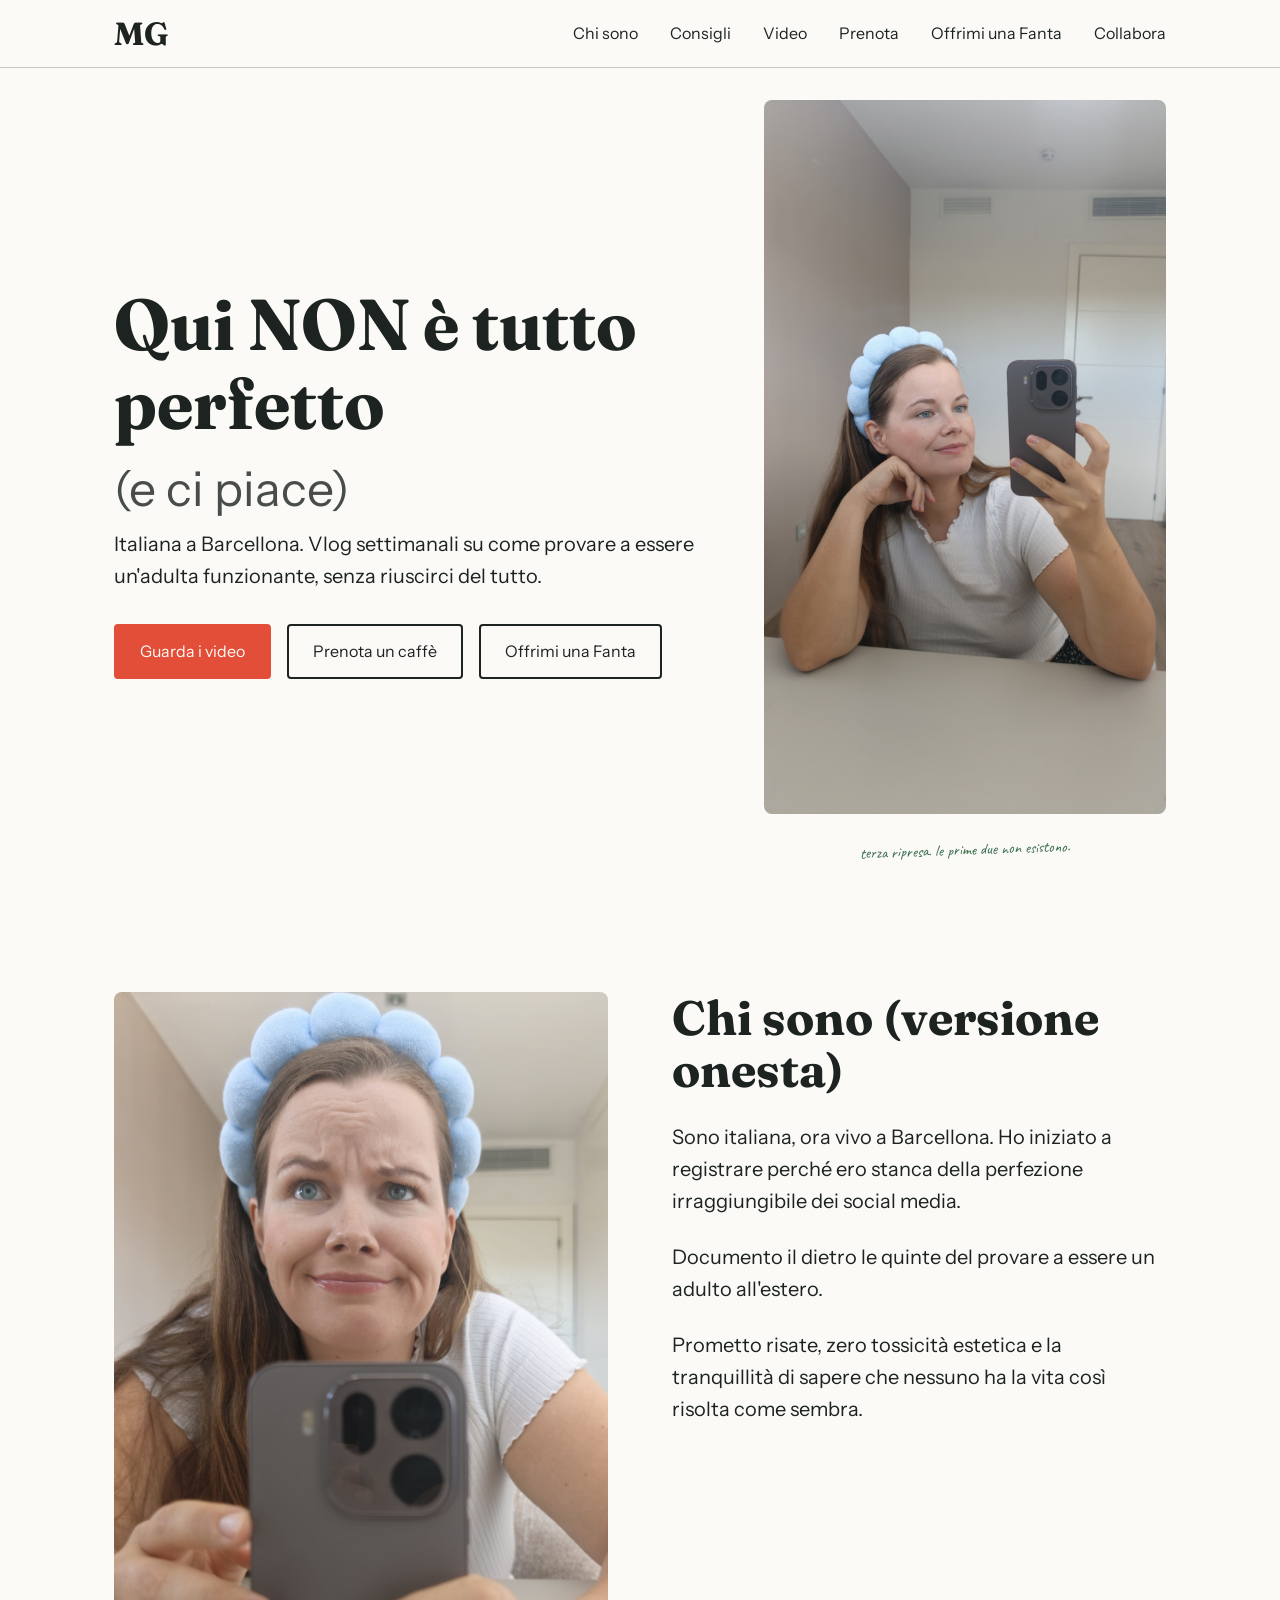
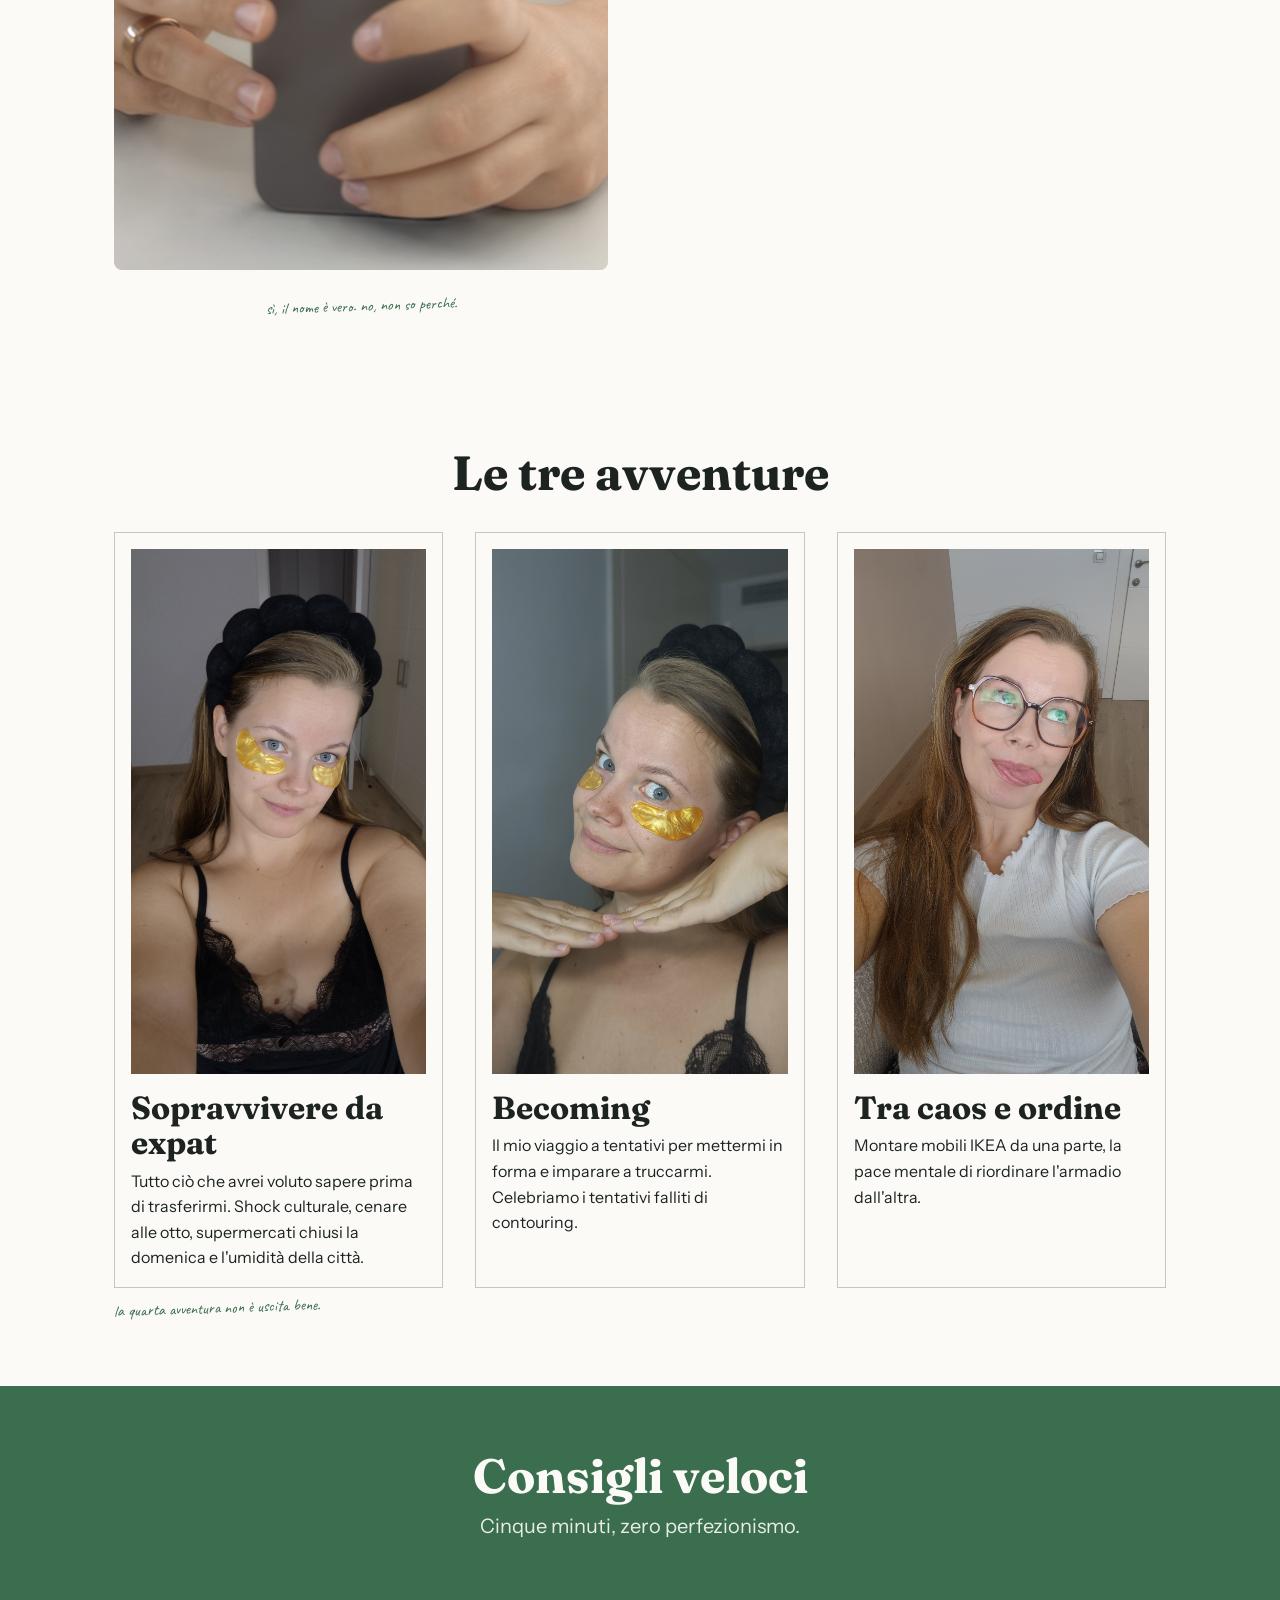
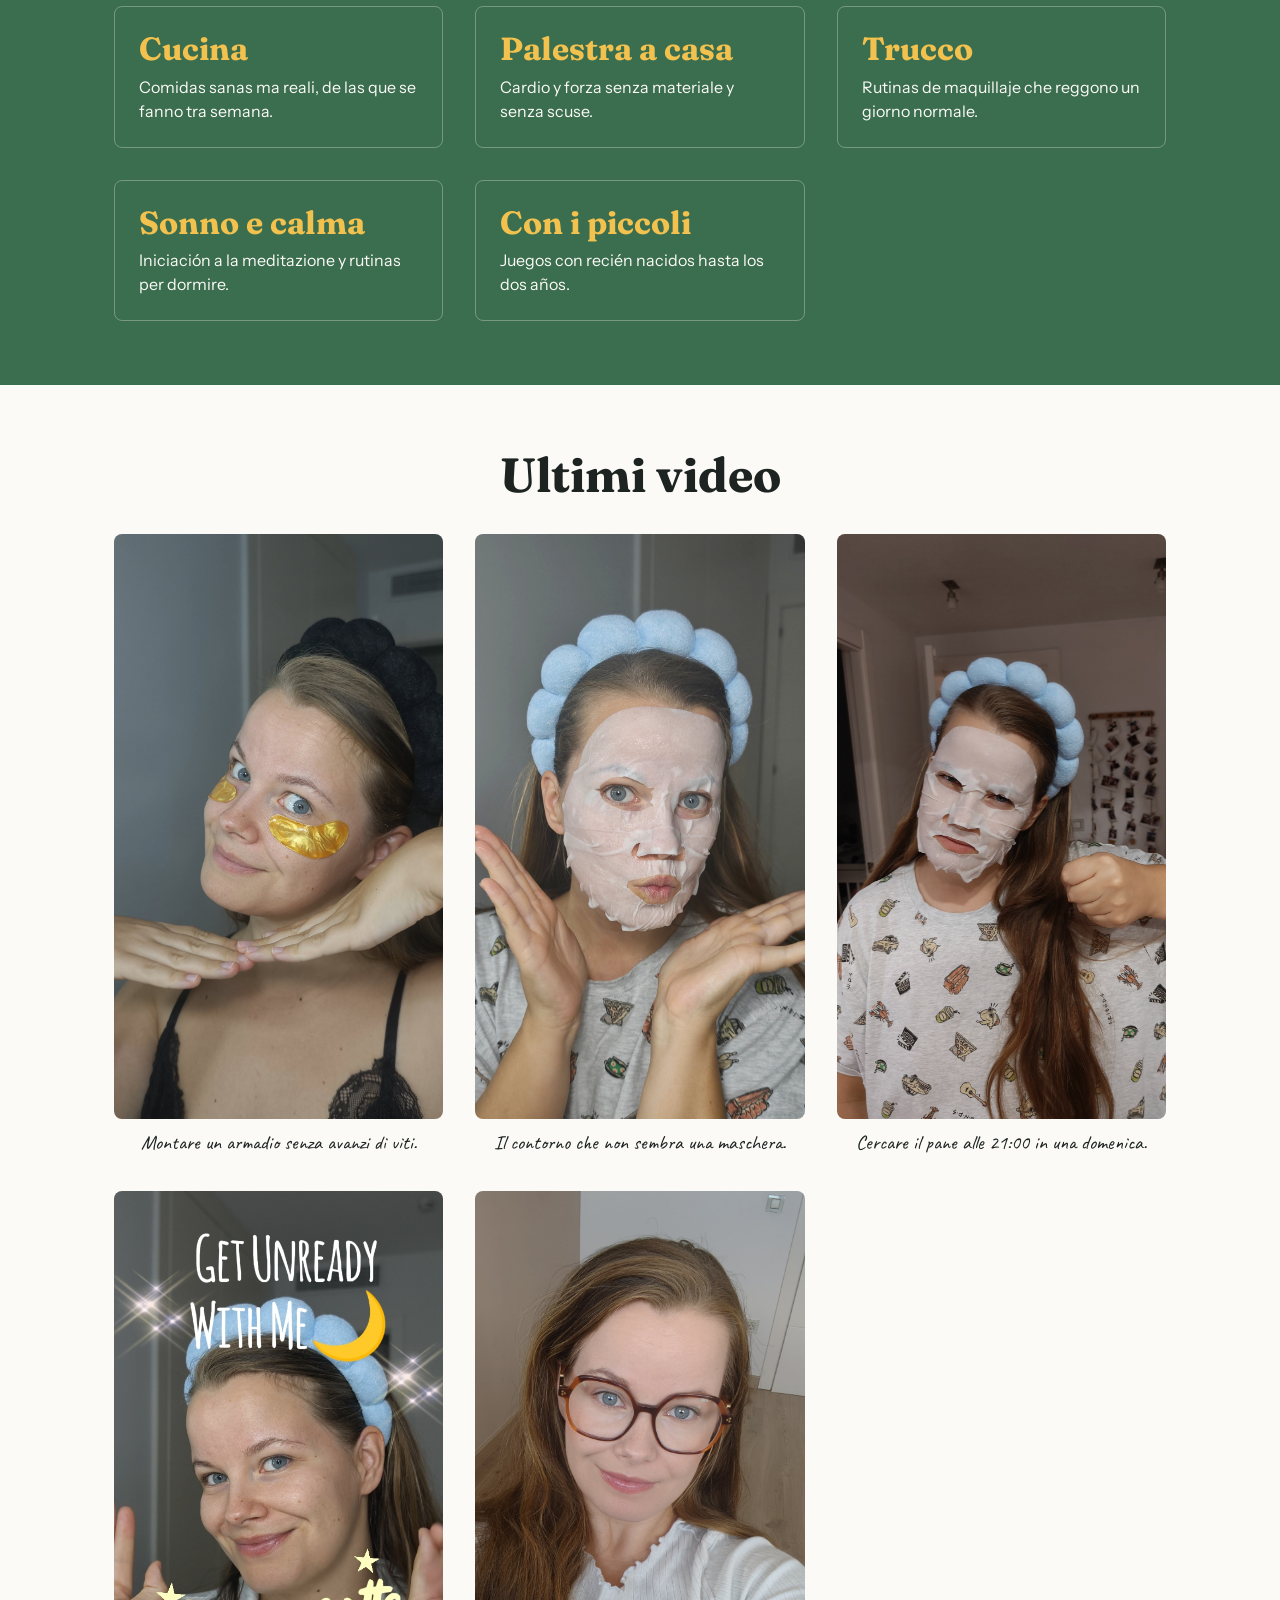
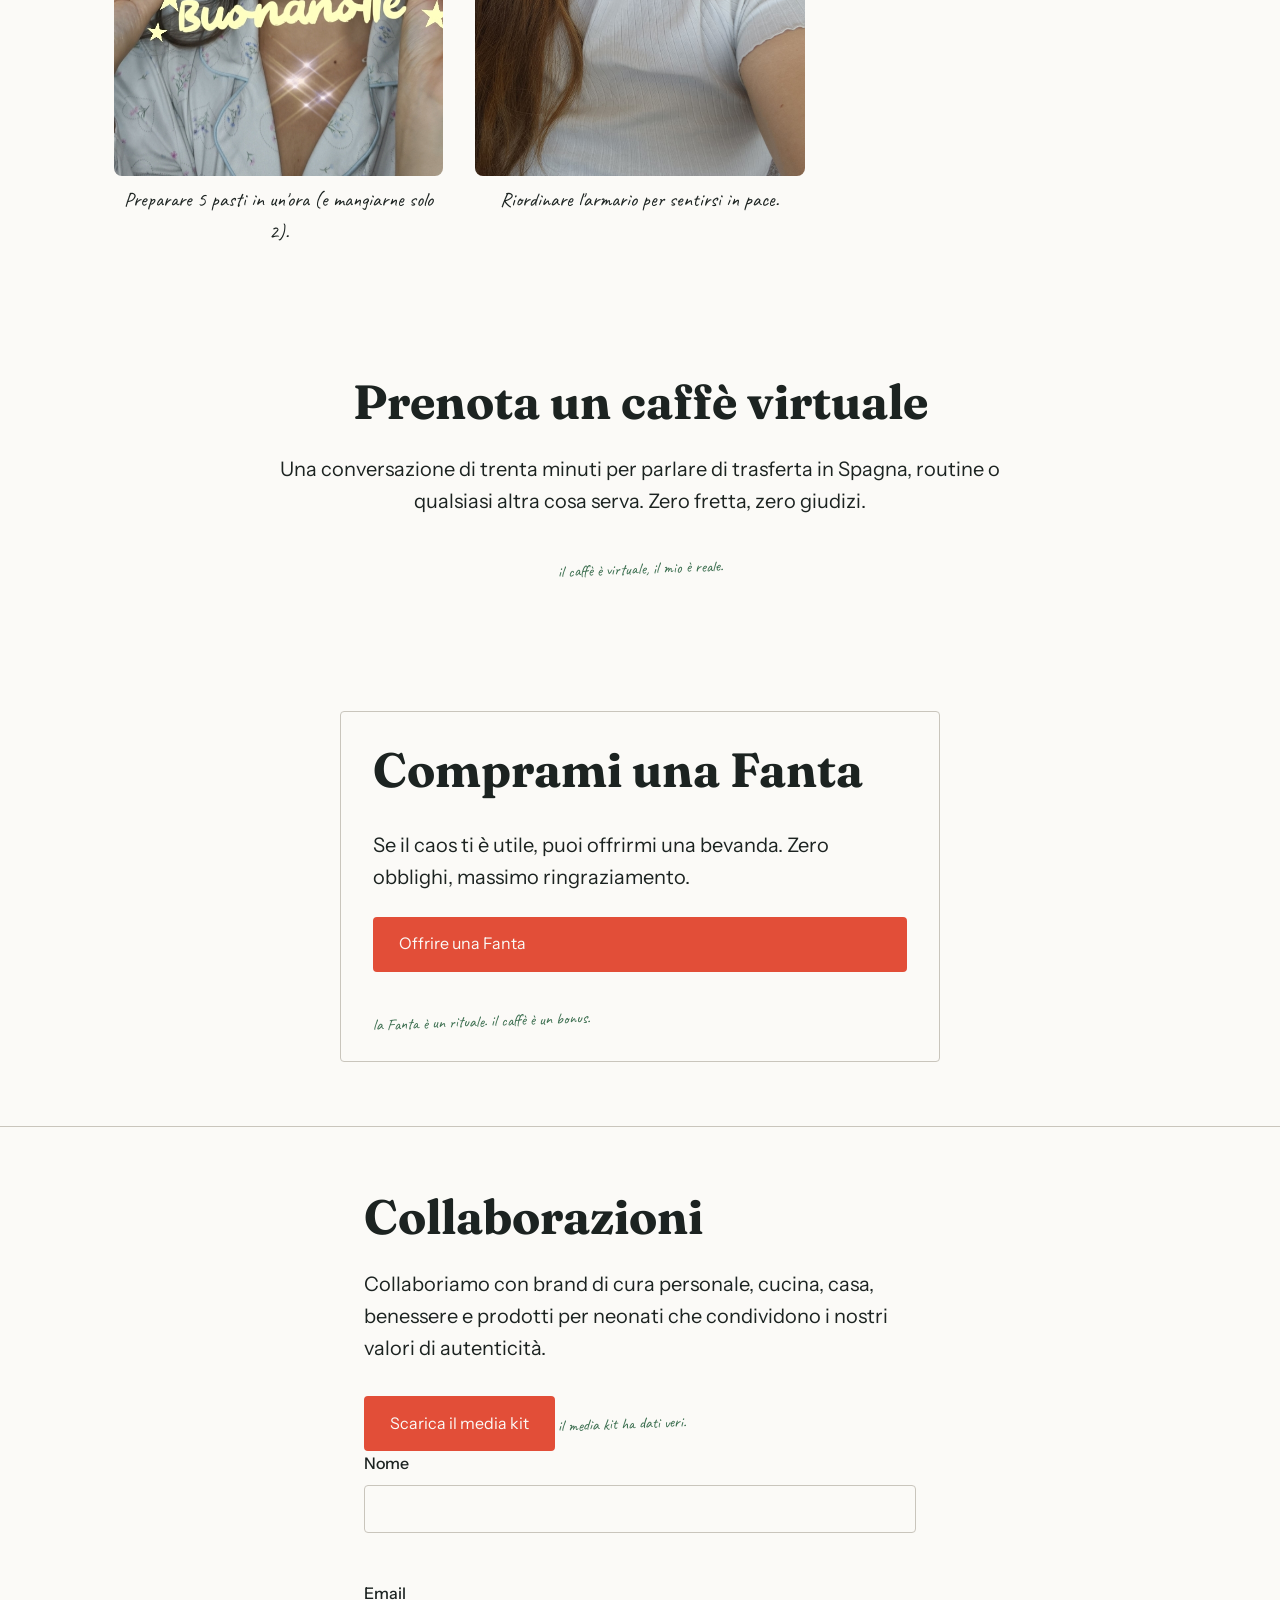
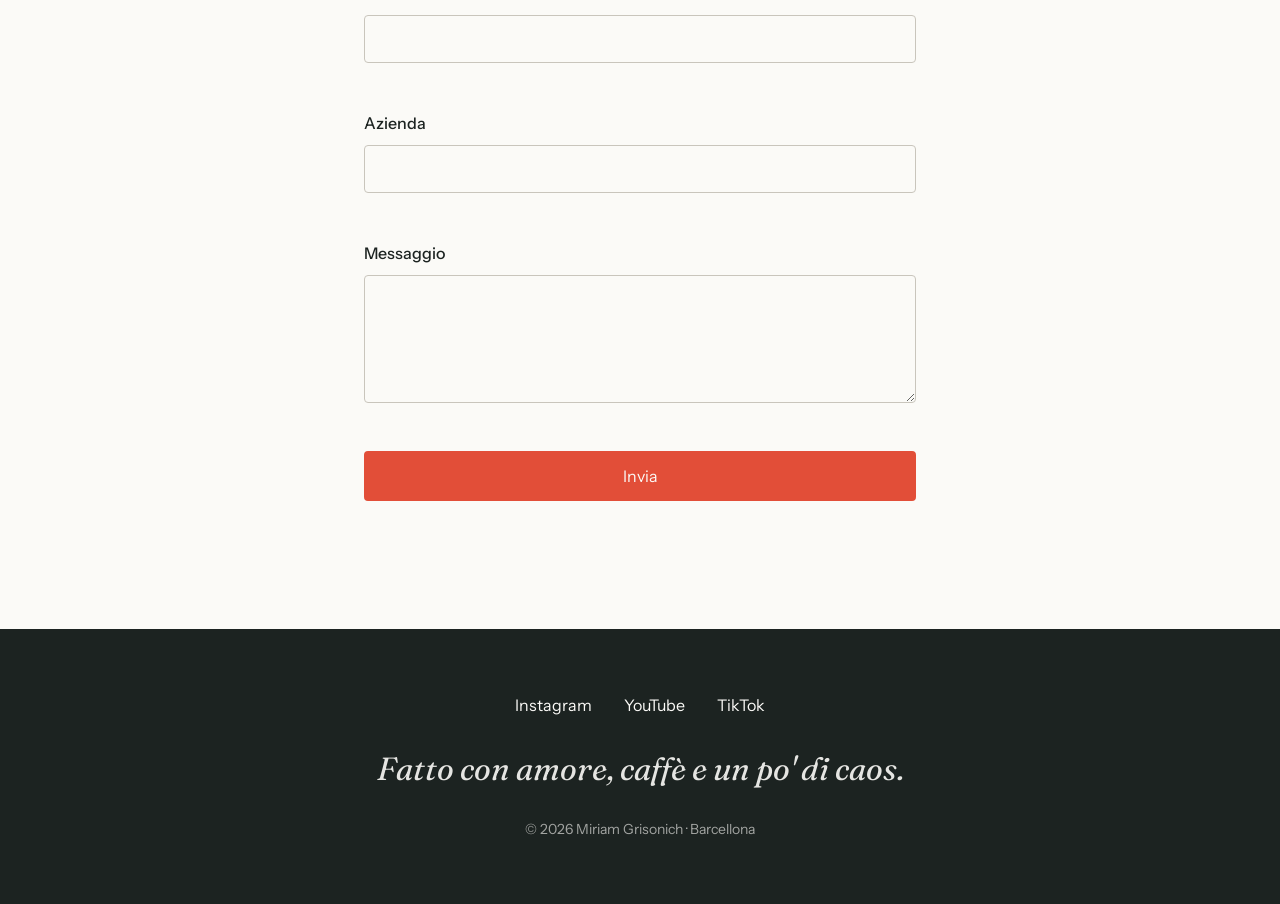
==== commit 3685ac9b: "feat: añadir enlace "Offrimi una Fanta" en home Co-authored-by: aider (lm_studio/qwen/qwen3.6-35b-a3" ====
--- a/index.html
+++ b/index.html
@@ -45,6 +45,7 @@
                     <div class="home__buttons">
                         <a href="#video" class="btn btn--primary">Guarda i video</a>
                         <a href="#prenota" class="btn btn--secondary">Prenota un caffè</a>
+                        <a href="#offrimi-una-fanta" class="btn btn--secondary">Offrimi una Fanta</a>
                     </div>
                 </div>
                 <div class="home__image">
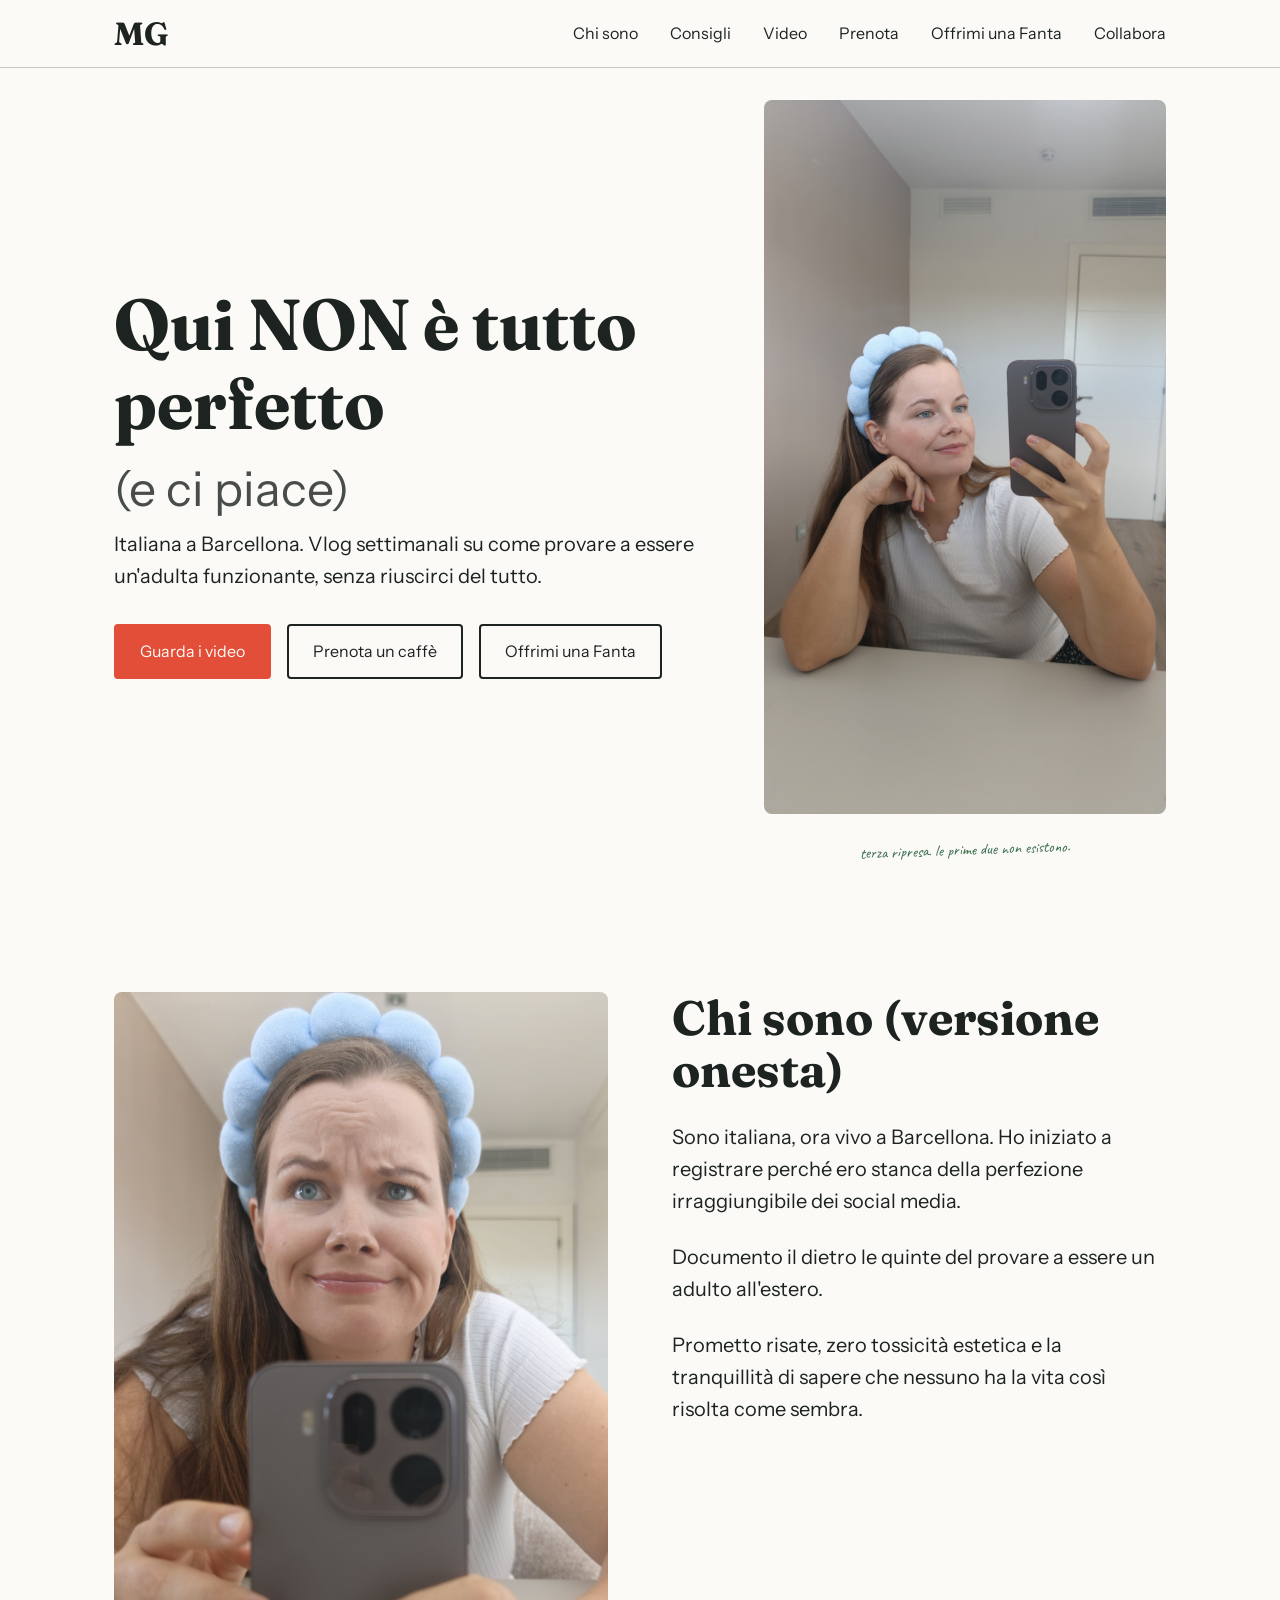
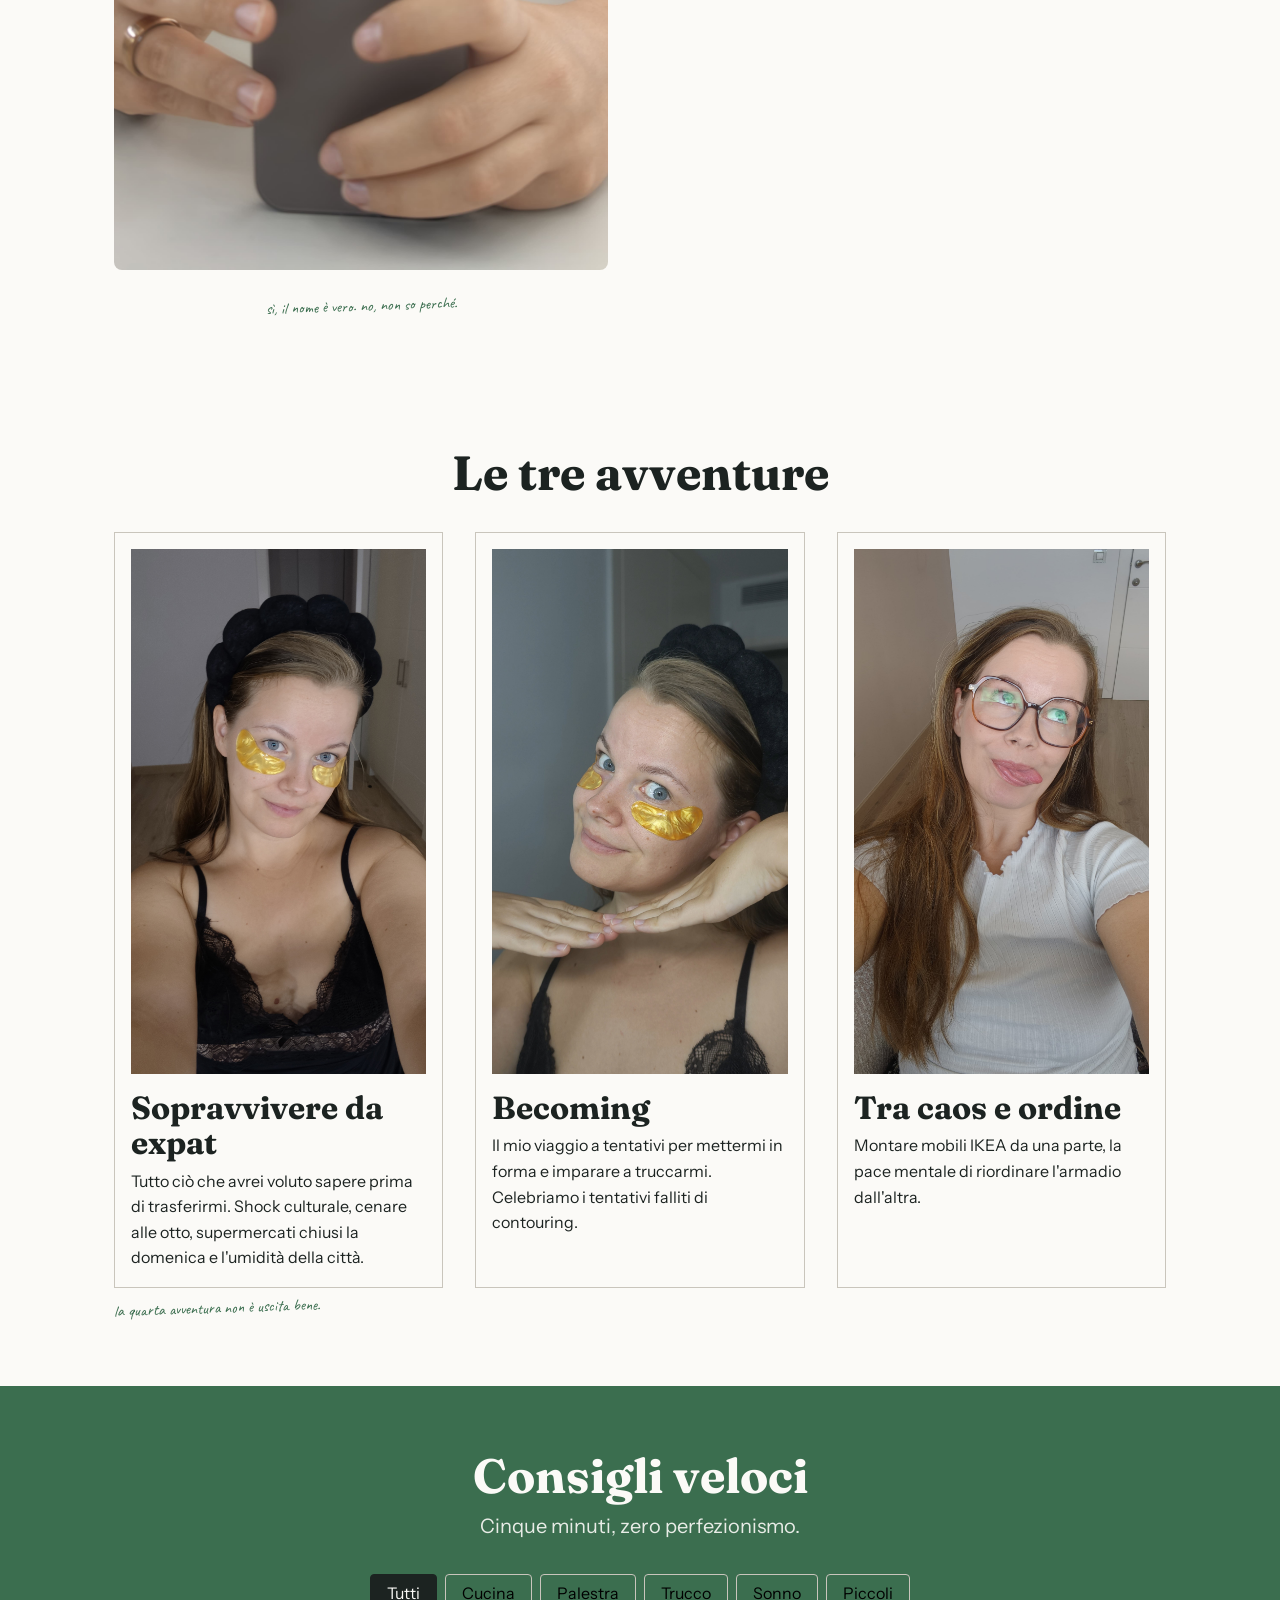
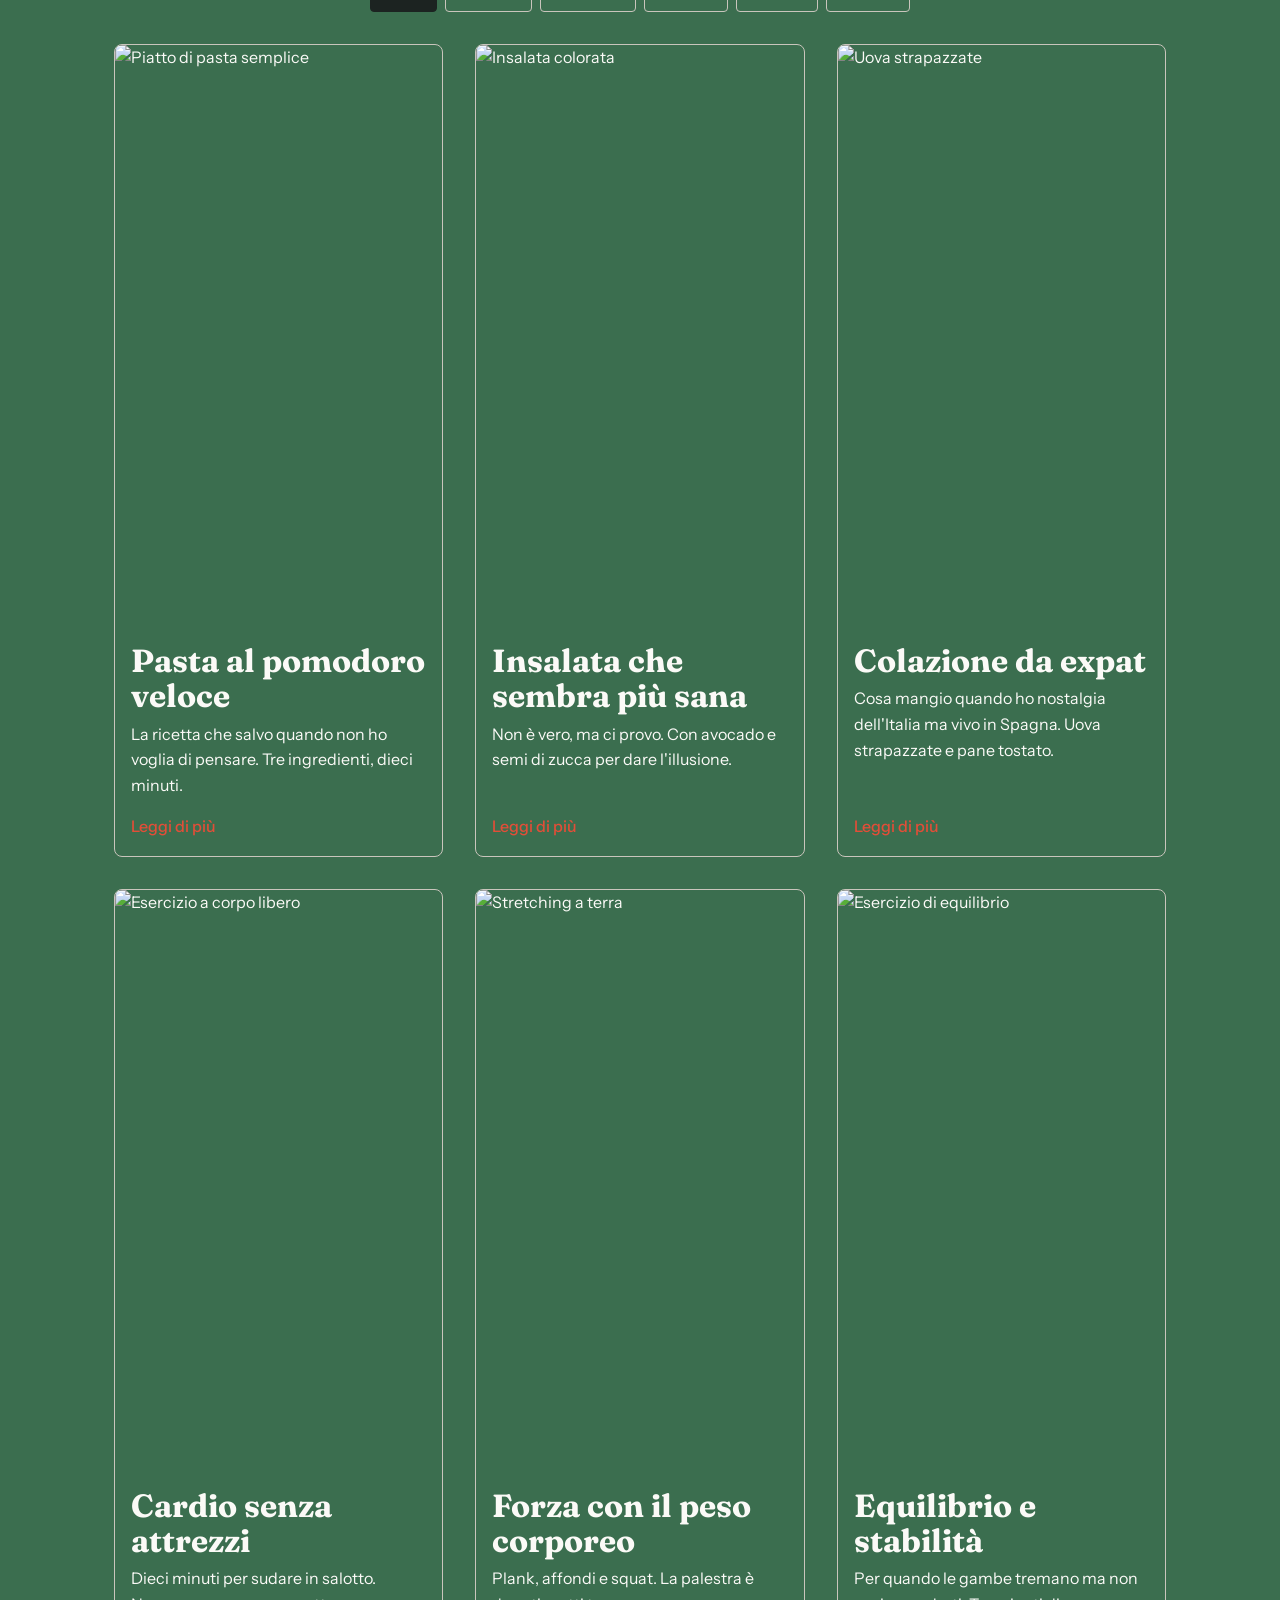
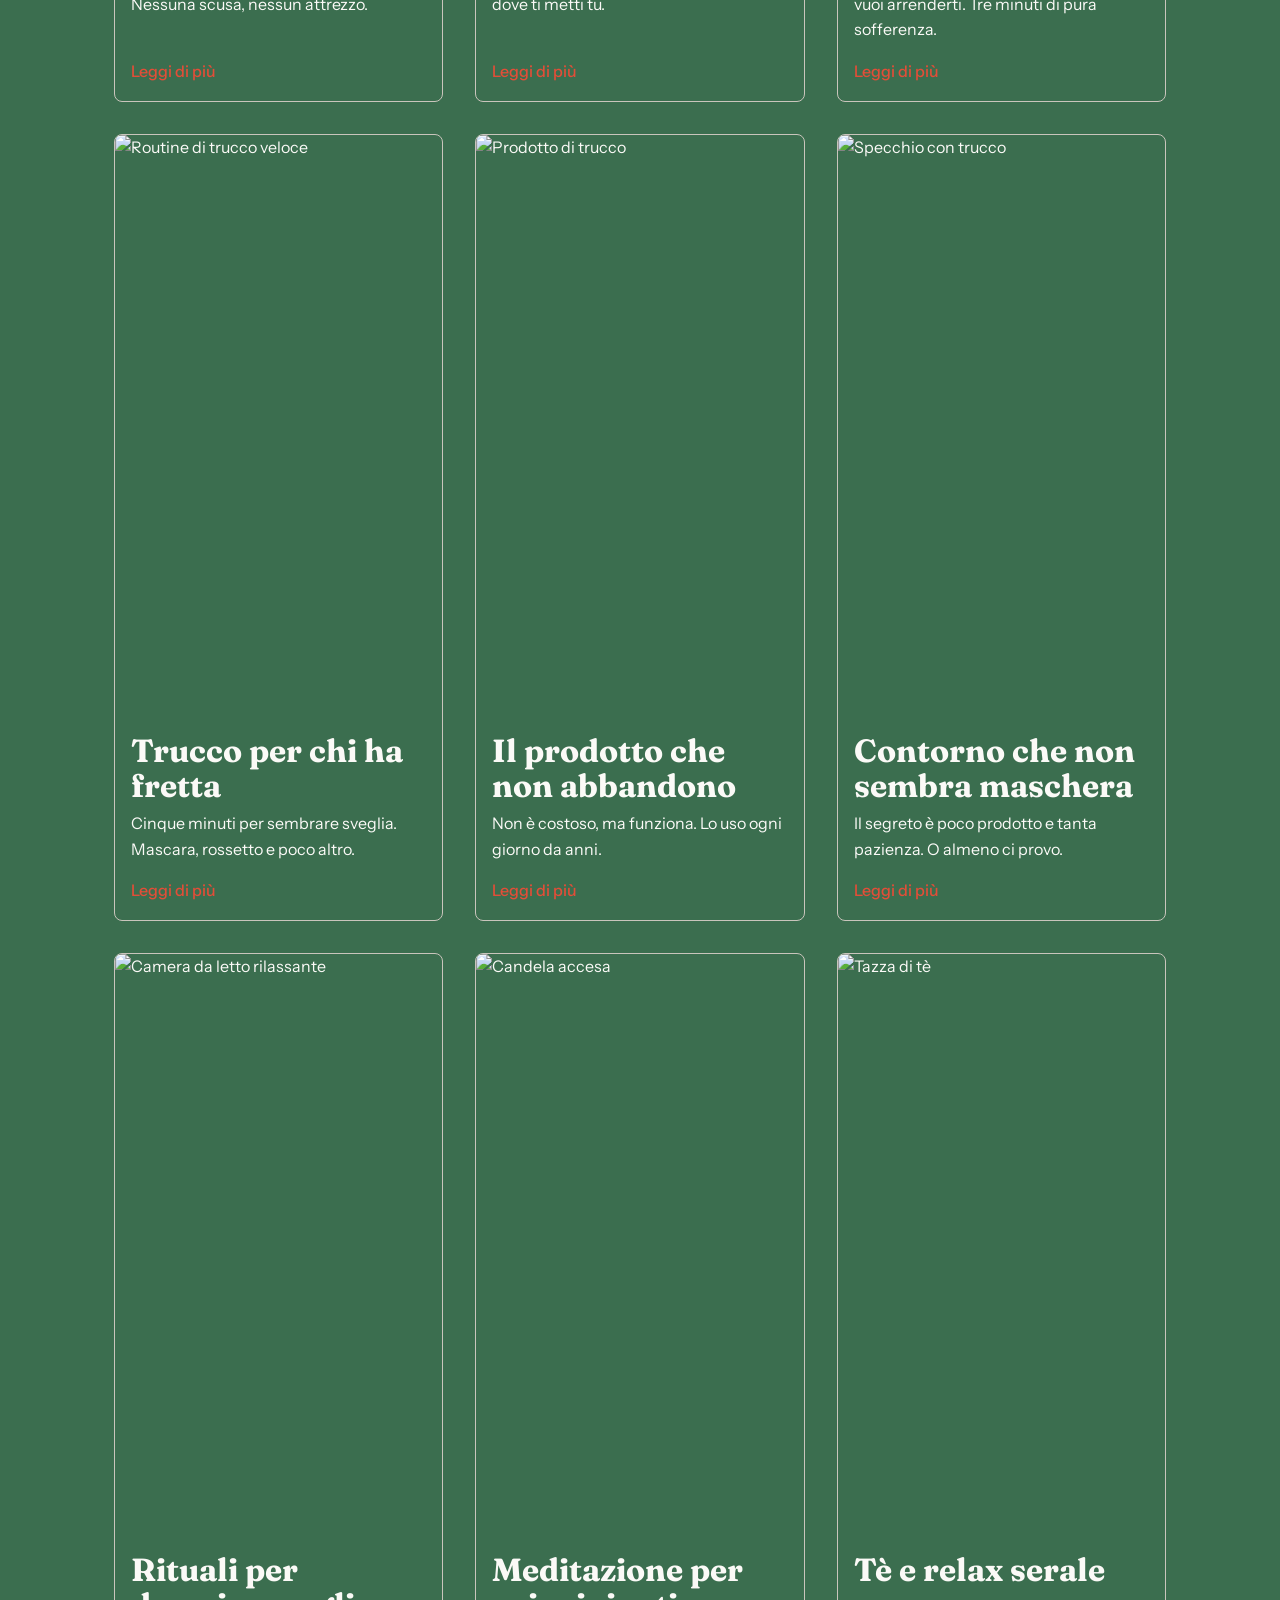
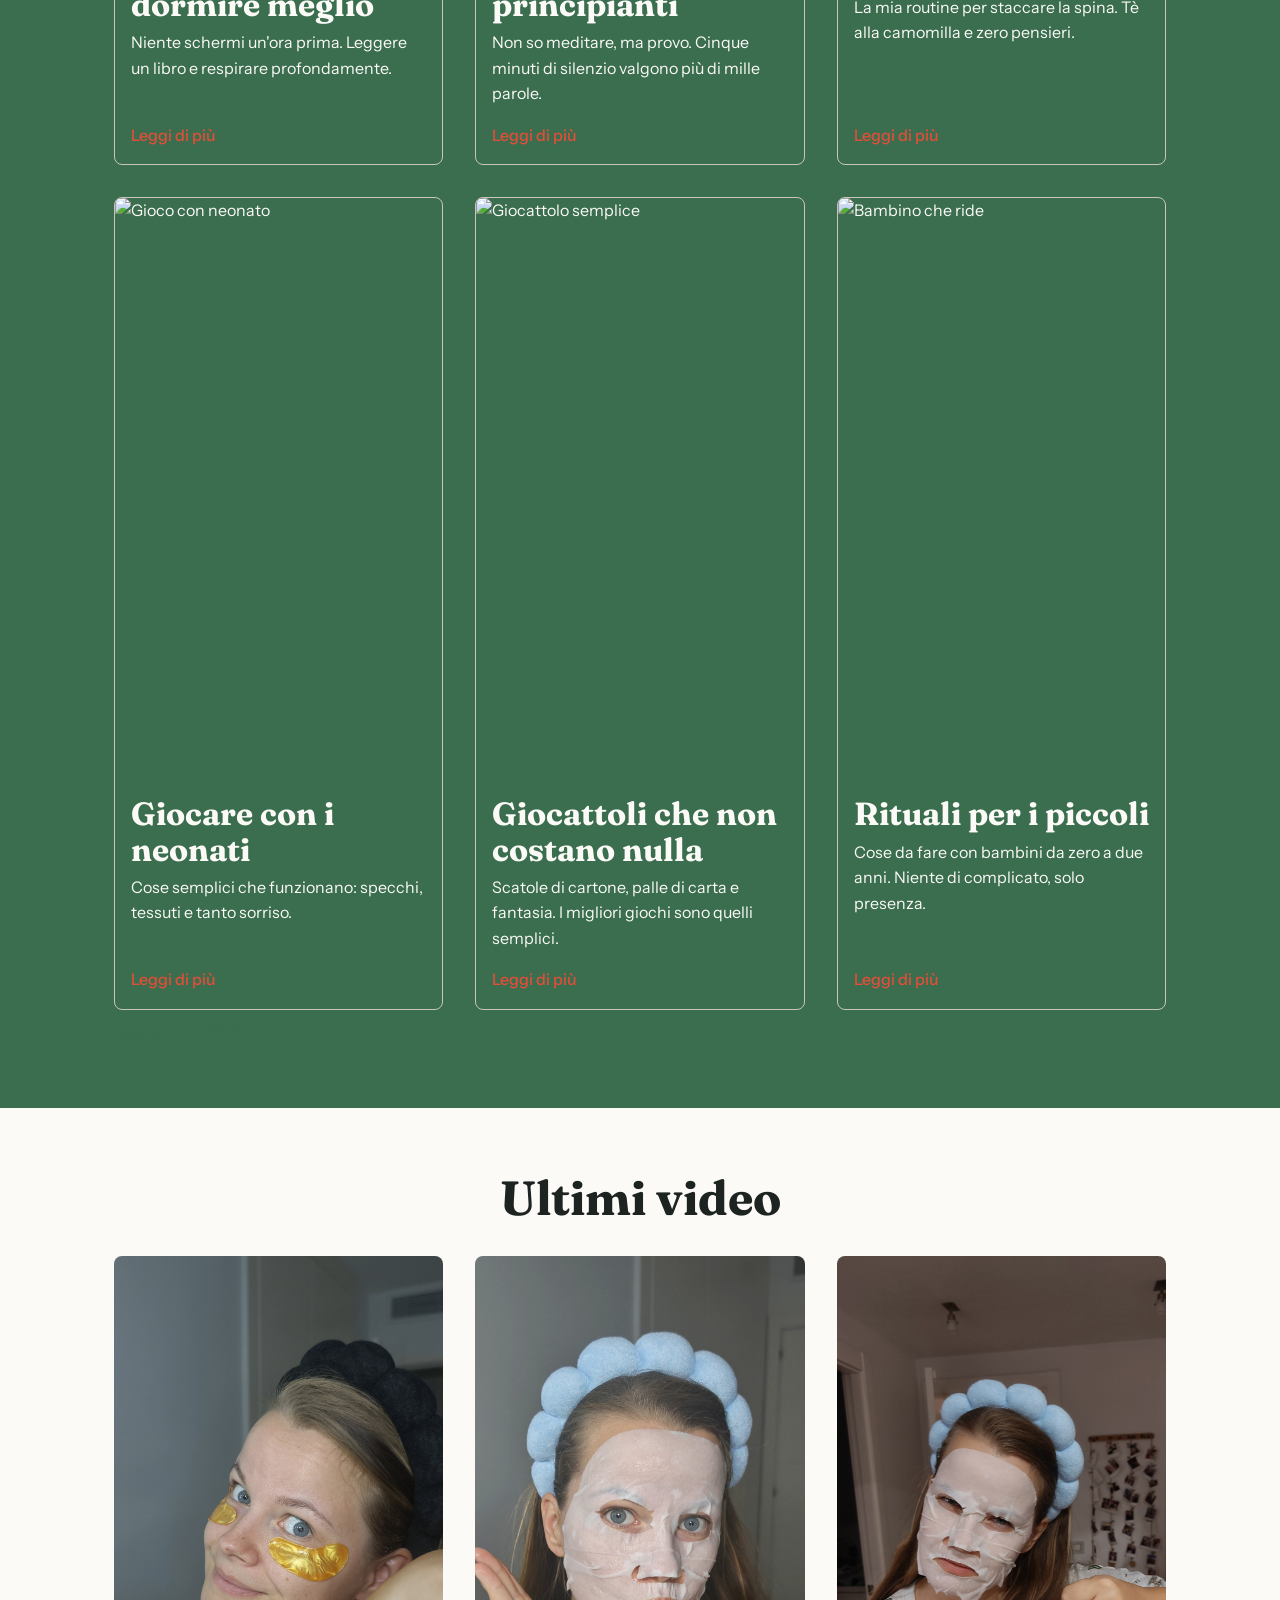
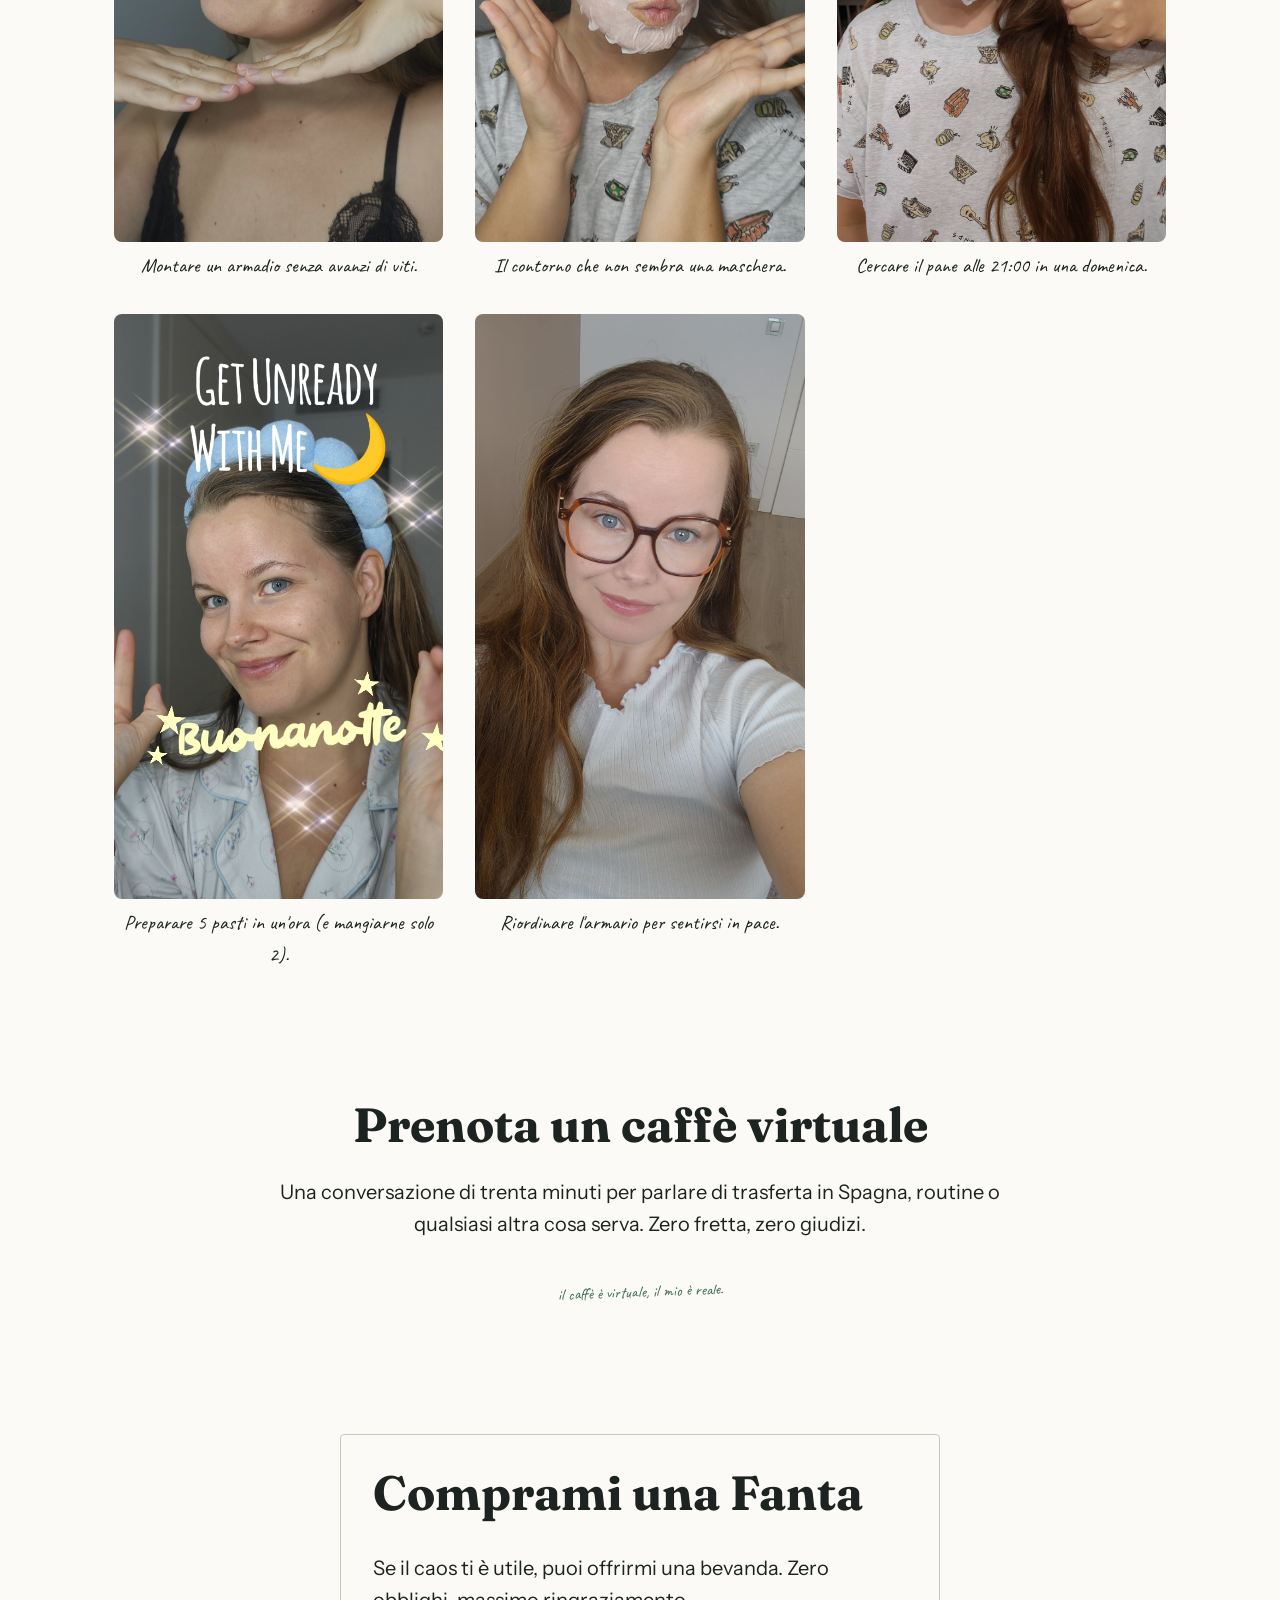
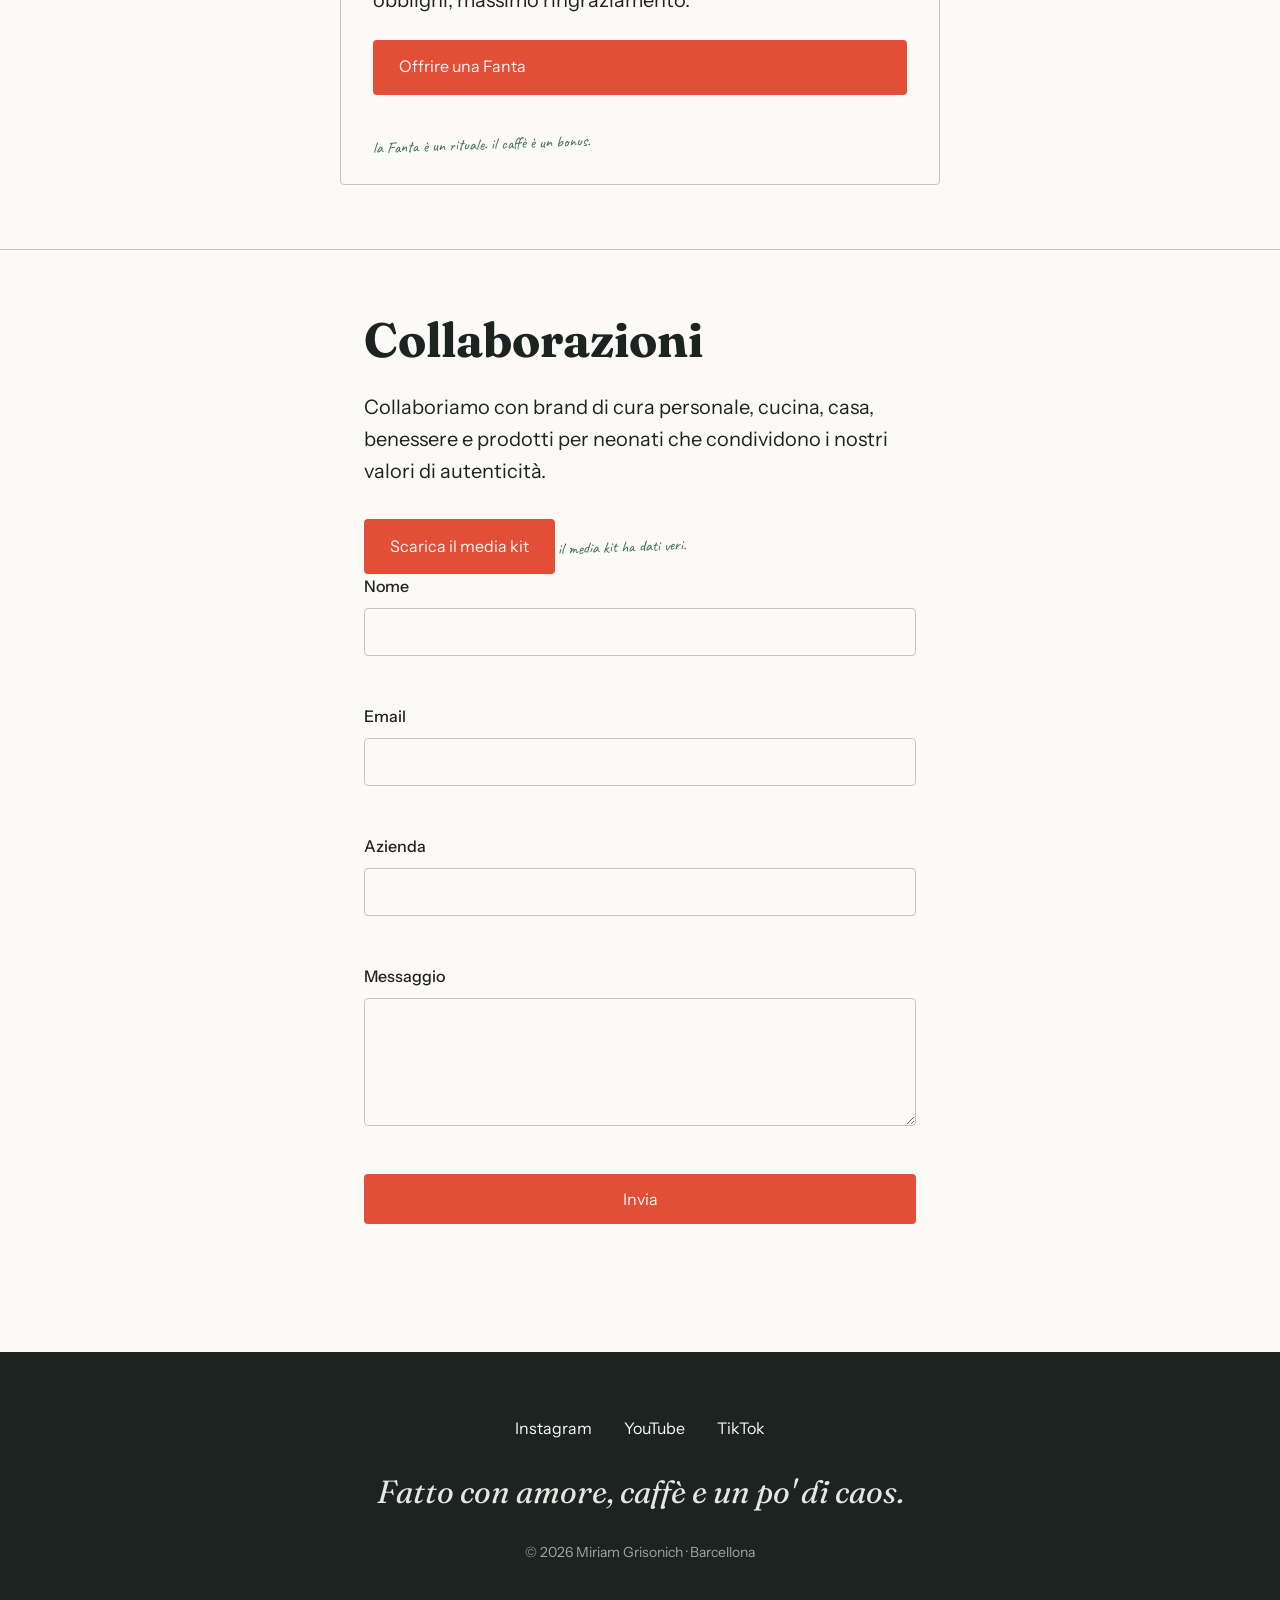
==== commit e8e990c5: "feat: añadir filtrado de blog con botones y lógica JS Co-authored-by: aider (lm_studio/qwen/qwen3.6-" ====
--- a/index.html
+++ b/index.html
@@ -105,35 +105,161 @@
         </section>
 
         <section id="consigli">
-            <div class="wrap consigli__grid">
+            <div class="wrap">
                 <div class="consigli__header">
                     <h2>Consigli veloci</h2>
                     <p class="consigli__subtitle">Cinque minuti, zero perfezionismo.</p>
                 </div>
 
-                <div class="consiglio-card">
-                    <h3>Cucina</h3>
-                    <p>Comidas sanas ma reali, de las que se fanno tra semana.</p>
-                </div>
-
-                <div class="consiglio-card">
-                    <h3>Palestra a casa</h3>
-                    <p>Cardio y forza senza materiale y senza scuse.</p>
-                </div>
-
-                <div class="consiglio-card">
-                    <h3>Trucco</h3>
-                    <p>Rutinas de maquillaje che reggono un giorno normale.</p>
-                </div>
-
-                <div class="consiglio-card">
-                    <h3>Sonno e calma</h3>
-                    <p>Iniciación a la meditazione y rutinas per dormire.</p>
-                </div>
-
-                <div class="consiglio-card">
-                    <h3>Con i piccoli</h3>
-                    <p>Juegos con recién nacidos hasta los dos años.</p>
+                <div class="blog-filters">
+                    <button class="filter-btn active" data-filter="all">Tutti</button>
+                    <button class="filter-btn" data-filter="cucina">Cucina</button>
+                    <button class="filter-btn" data-filter="palestra">Palestra</button>
+                    <button class="filter-btn" data-filter="trucco">Trucco</button>
+                    <button class="filter-btn" data-filter="sonno">Sonno</button>
+                    <button class="filter-btn" data-filter="piccoli">Piccoli</button>
+                </div>
+
+                <div class="blog-grid">
+                    <!-- Cucina -->
+                    <article class="blog-card" data-category="cucina">
+                        <div class="blog-card__image">
+                            <img src="https://picsum.photos/seed/cucina1/400/711" alt="Piatto di pasta semplice">
+                        </div>
+                        <h3>Pasta al pomodoro veloce</h3>
+                        <p>La ricetta che salvo quando non ho voglia di pensare. Tre ingredienti, dieci minuti.</p>
+                        <a href="#" class="blog-card__link">Leggi di più</a>
+                    </article>
+
+                    <article class="blog-card" data-category="cucina">
+                        <div class="blog-card__image">
+                            <img src="https://picsum.photos/seed/cucina2/400/711" alt="Insalata colorata">
+                        </div>
+                        <h3>Insalata che sembra più sana</h3>
+                        <p>Non è vero, ma ci provo. Con avocado e semi di zucca per dare l'illusione.</p>
+                        <a href="#" class="blog-card__link">Leggi di più</a>
+                    </article>
+
+                    <article class="blog-card" data-category="cucina">
+                        <div class="blog-card__image">
+                            <img src="https://picsum.photos/seed/cucina3/400/711" alt="Uova strapazzate">
+                        </div>
+                        <h3>Colazione da expat</h3>
+                        <p>Cosa mangio quando ho nostalgia dell'Italia ma vivo in Spagna. Uova strapazzate e pane tostato.</p>
+                        <a href="#" class="blog-card__link">Leggi di più</a>
+                    </article>
+
+                    <!-- Palestra -->
+                    <article class="blog-card" data-category="palestra">
+                        <div class="blog-card__image">
+                            <img src="https://picsum.photos/seed/palestra1/400/711" alt="Esercizio a corpo libero">
+                        </div>
+                        <h3>Cardio senza attrezzi</h3>
+                        <p>Dieci minuti per sudare in salotto. Nessuna scusa, nessun attrezzo.</p>
+                        <a href="#" class="blog-card__link">Leggi di più</a>
+                    </article>
+
+                    <article class="blog-card" data-category="palestra">
+                        <div class="blog-card__image">
+                            <img src="https://picsum.photos/seed/palestra2/400/711" alt="Stretching a terra">
+                        </div>
+                        <h3>Forza con il peso corporeo</h3>
+                        <p>Plank, affondi e squat. La palestra è dove ti metti tu.</p>
+                        <a href="#" class="blog-card__link">Leggi di più</a>
+                    </article>
+
+                    <article class="blog-card" data-category="palestra">
+                        <div class="blog-card__image">
+                            <img src="https://picsum.photos/seed/palestra3/400/711" alt="Esercizio di equilibrio">
+                        </div>
+                        <h3>Equilibrio e stabilità</h3>
+                        <p>Per quando le gambe tremano ma non vuoi arrenderti. Tre minuti di pura sofferenza.</p>
+                        <a href="#" class="blog-card__link">Leggi di più</a>
+                    </article>
+
+                    <!-- Trucco -->
+                    <article class="blog-card" data-category="trucco">
+                        <div class="blog-card__image">
+                            <img src="https://picsum.photos/seed/trucco1/400/711" alt="Routine di trucco veloce">
+                        </div>
+                        <h3>Trucco per chi ha fretta</h3>
+                        <p>Cinque minuti per sembrare sveglia. Mascara, rossetto e poco altro.</p>
+                        <a href="#" class="blog-card__link">Leggi di più</a>
+                    </article>
+
+                    <article class="blog-card" data-category="trucco">
+                        <div class="blog-card__image">
+                            <img src="https://picsum.photos/seed/trucco2/400/711" alt="Prodotto di trucco">
+                        </div>
+                        <h3>Il prodotto che non abbandono</h3>
+                        <p>Non è costoso, ma funziona. Lo uso ogni giorno da anni.</p>
+                        <a href="#" class="blog-card__link">Leggi di più</a>
+                    </article>
+
+                    <article class="blog-card" data-category="trucco">
+                        <div class="blog-card__image">
+                            <img src="https://picsum.photos/seed/trucco3/400/711" alt="Specchio con trucco">
+                        </div>
+                        <h3>Contorno che non sembra maschera</h3>
+                        <p>Il segreto è poco prodotto e tanta pazienza. O almeno ci provo.</p>
+                        <a href="#" class="blog-card__link">Leggi di più</a>
+                    </article>
+
+                    <!-- Sonno -->
+                    <article class="blog-card" data-category="sonno">
+                        <div class="blog-card__image">
+                            <img src="https://picsum.photos/seed/sonno1/400/711" alt="Camera da letto rilassante">
+                        </div>
+                        <h3>Rituali per dormire meglio</h3>
+                        <p>Niente schermi un'ora prima. Leggere un libro e respirare profondamente.</p>
+                        <a href="#" class="blog-card__link">Leggi di più</a>
+                    </article>
+
+                    <article class="blog-card" data-category="sonno">
+                        <div class="blog-card__image">
+                            <img src="https://picsum.photos/seed/sonno2/400/711" alt="Candela accesa">
+                        </div>
+                        <h3>Meditazione per principianti</h3>
+                        <p>Non so meditare, ma provo. Cinque minuti di silenzio valgono più di mille parole.</p>
+                        <a href="#" class="blog-card__link">Leggi di più</a>
+                    </article>
+
+                    <article class="blog-card" data-category="sonno">
+                        <div class="blog-card__image">
+                            <img src="https://picsum.photos/seed/sonno3/400/711" alt="Tazza di tè">
+                        </div>
+                        <h3>Tè e relax serale</h3>
+                        <p>La mia routine per staccare la spina. Tè alla camomilla e zero pensieri.</p>
+                        <a href="#" class="blog-card__link">Leggi di più</a>
+                    </article>
+
+                    <!-- Piccoli -->
+                    <article class="blog-card" data-category="piccoli">
+                        <div class="blog-card__image">
+                            <img src="https://picsum.photos/seed/piccoli1/400/711" alt="Gioco con neonato">
+                        </div>
+                        <h3>Giocare con i neonati</h3>
+                        <p>Cose semplici che funzionano: specchi, tessuti e tanto sorriso.</p>
+                        <a href="#" class="blog-card__link">Leggi di più</a>
+                    </article>
+
+                    <article class="blog-card" data-category="piccoli">
+                        <div class="blog-card__image">
+                            <img src="https://picsum.photos/seed/piccoli2/400/711" alt="Giocattolo semplice">
+                        </div>
+                        <h3>Giocattoli che non costano nulla</h3>
+                        <p>Scatole di cartone, palle di carta e fantasia. I migliori giochi sono quelli semplici.</p>
+                        <a href="#" class="blog-card__link">Leggi di più</a>
+                    </article>
+
+                    <article class="blog-card" data-category="piccoli">
+                        <div class="blog-card__image">
+                            <img src="https://picsum.photos/seed/piccoli3/400/711" alt="Bambino che ride">
+                        </div>
+                        <h3>Rituali per i piccoli</h3>
+                        <p>Cose da fare con bambini da zero a due anni. Niente di complicato, solo presenza.</p>
+                        <a href="#" class="blog-card__link">Leggi di più</a>
+                    </article>
                 </div>
                 <span class="nota">cinque minuti è ottimista.</span>
             </div>
--- a/css/styles.css
+++ b/css/styles.css
@@ -395,6 +395,99 @@
 .consiglio-card p {
   font-size: var(--t-s);
   line-height: 1.5;
+}
+
+/* Blog Filters */
+.blog-filters {
+    display: flex;
+    flex-wrap: wrap;
+    gap: 0.5rem;
+    margin-bottom: 2rem;
+    justify-content: center;
+}
+
+.filter-btn {
+    background-color: transparent;
+    border: 1px solid var(--cemento);
+    padding: 0.5rem 1rem;
+    font-family: 'Instrument Sans', sans-serif;
+    font-size: var(--t-s);
+    cursor: pointer;
+    border-radius: 4px;
+    transition: all 0.2s ease;
+}
+
+.filter-btn:hover {
+    background-color: var(--cemento);
+}
+
+.filter-btn.active {
+    background-color: var(--inchiostro);
+    color: var(--gesso);
+    border-color: var(--inchiostro);
+}
+
+/* Blog Grid */
+.blog-grid {
+    display: grid;
+    grid-template-columns: repeat(auto-fill, minmax(280px, 1fr));
+    gap: 2rem;
+}
+
+/* Blog Card */
+.blog-card {
+    border: 1px solid var(--cemento);
+    border-radius: 8px;
+    overflow: hidden;
+    transition: transform 0.2s ease, box-shadow 0.2s ease;
+    display: flex;
+    flex-direction: column;
+}
+
+.blog-card:hover {
+    transform: translateY(-5px);
+    box-shadow: 0 4px 8px rgba(0, 0, 0, 0.1);
+}
+
+.blog-card__image {
+    width: 100%;
+    aspect-ratio: 9 / 16;
+    overflow: hidden;
+}
+
+.blog-card__image img {
+    width: 100%;
+    height: 100%;
+    object-fit: cover;
+    display: block;
+}
+
+.blog-card h3 {
+    font-size: var(--t-l);
+    margin: 1rem 1rem 0.5rem;
+}
+
+.blog-card p {
+    font-size: var(--t-s);
+    margin: 0 1rem 1rem;
+    flex-grow: 1;
+}
+
+.blog-card__link {
+    display: inline-block;
+    margin: 0 1rem 1rem;
+    color: var(--pomodoro);
+    text-decoration: none;
+    font-weight: 500;
+}
+
+.blog-card__link:hover {
+    text-decoration: underline;
+}
+
+/* Hidden class for filtering */
+.hidden {
+    display: none;
 }
 
 /* Video Section */
